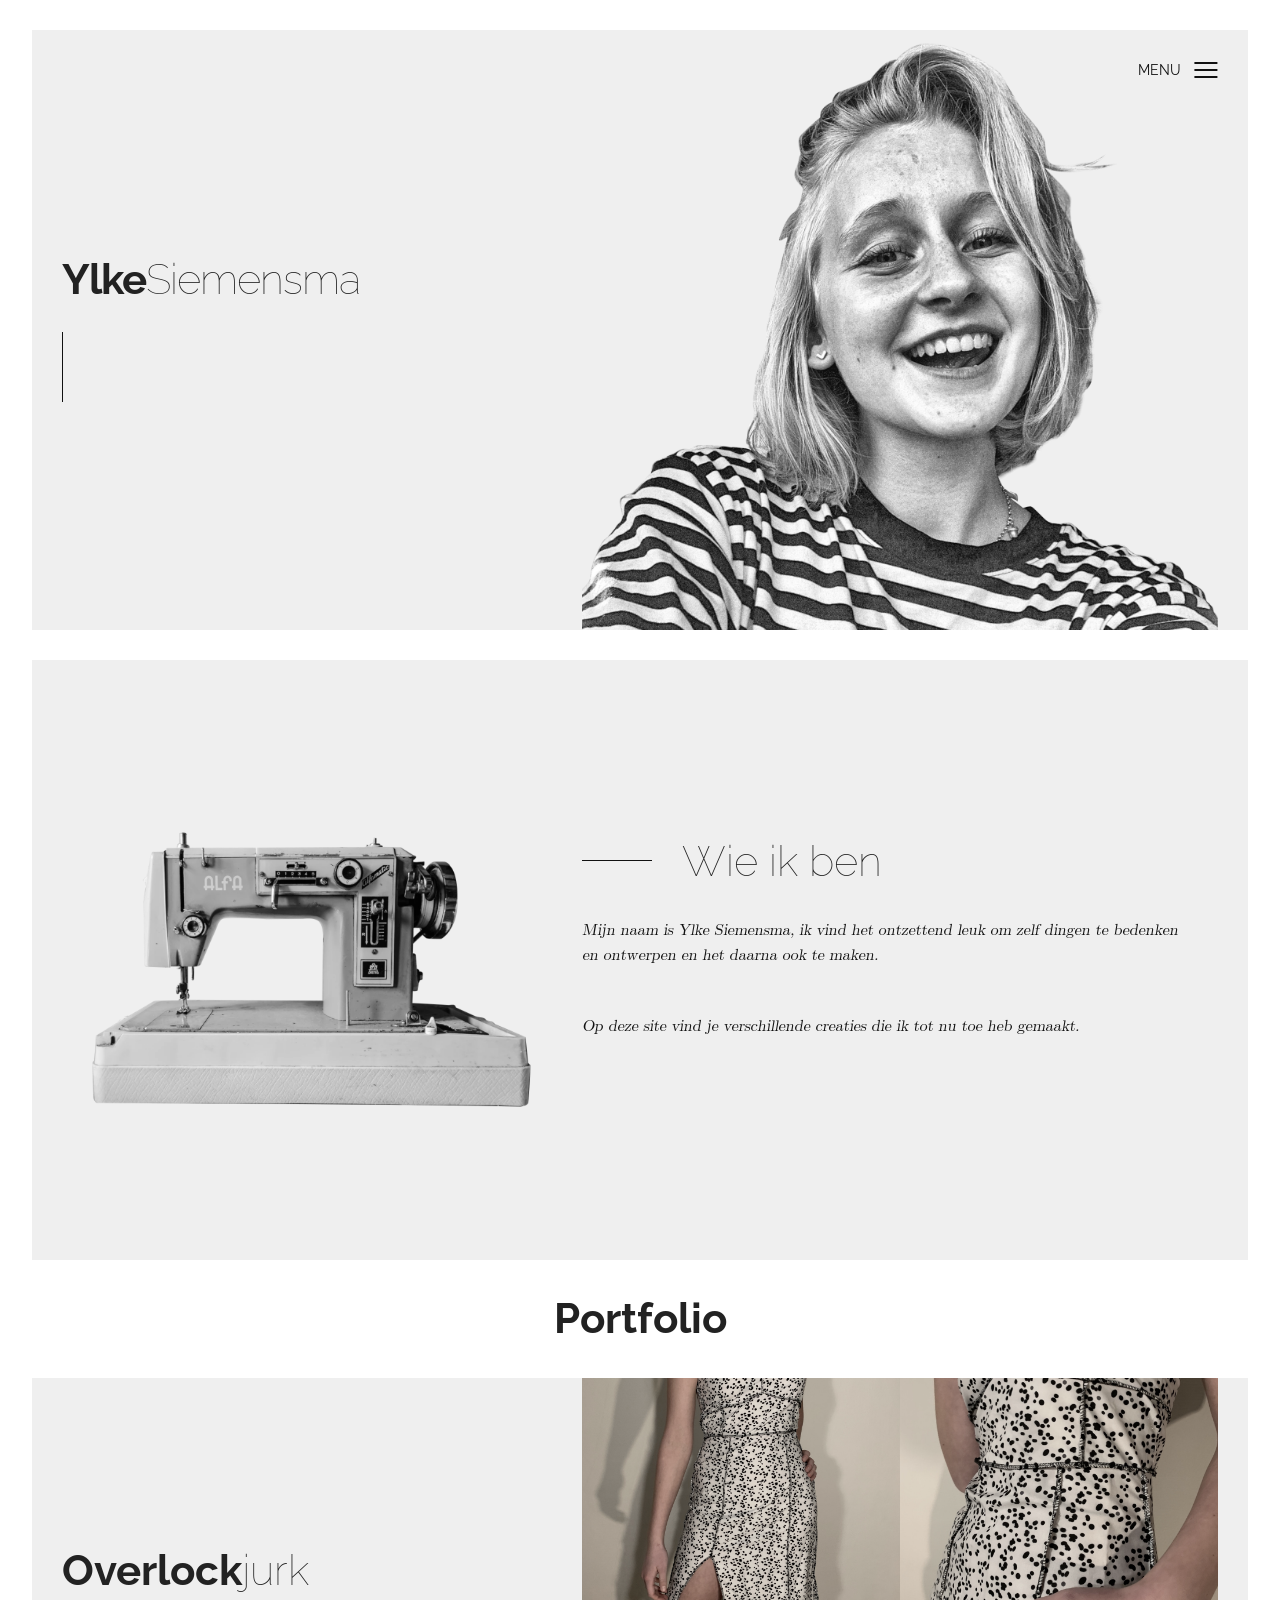
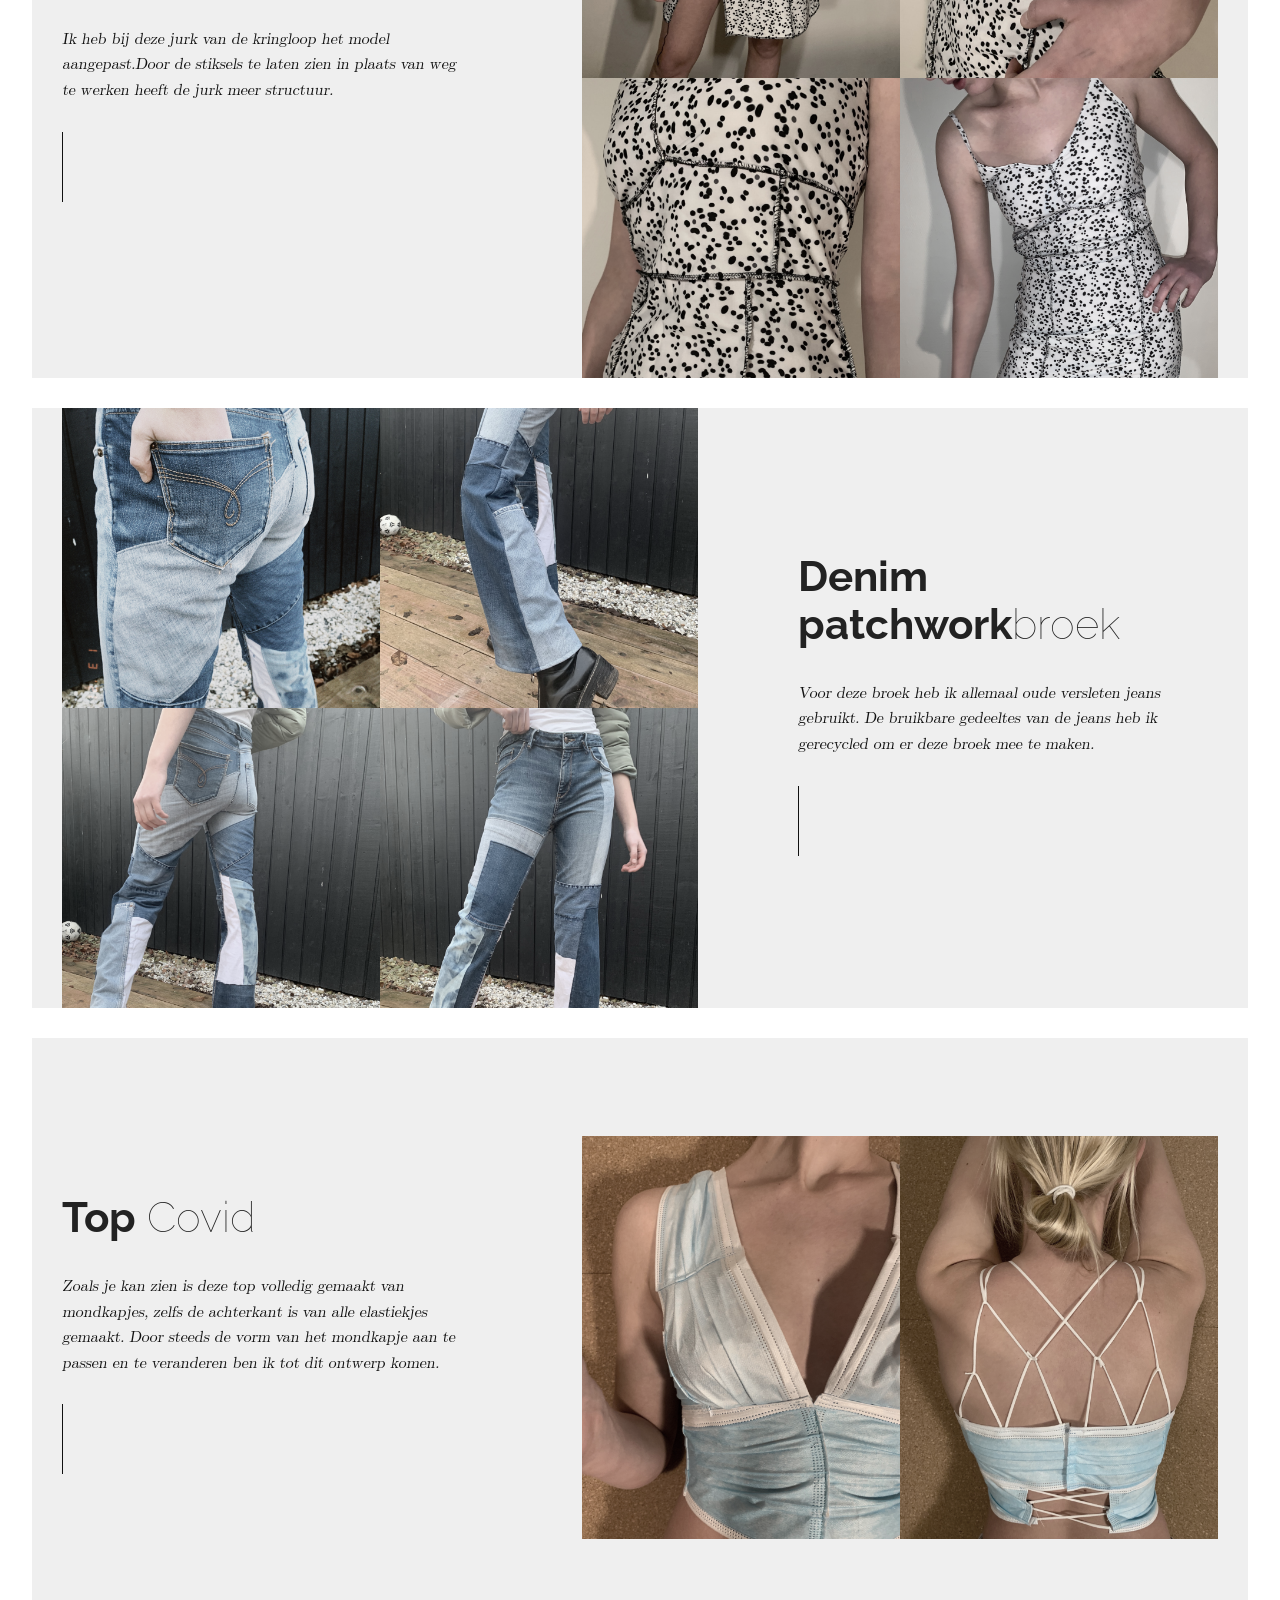
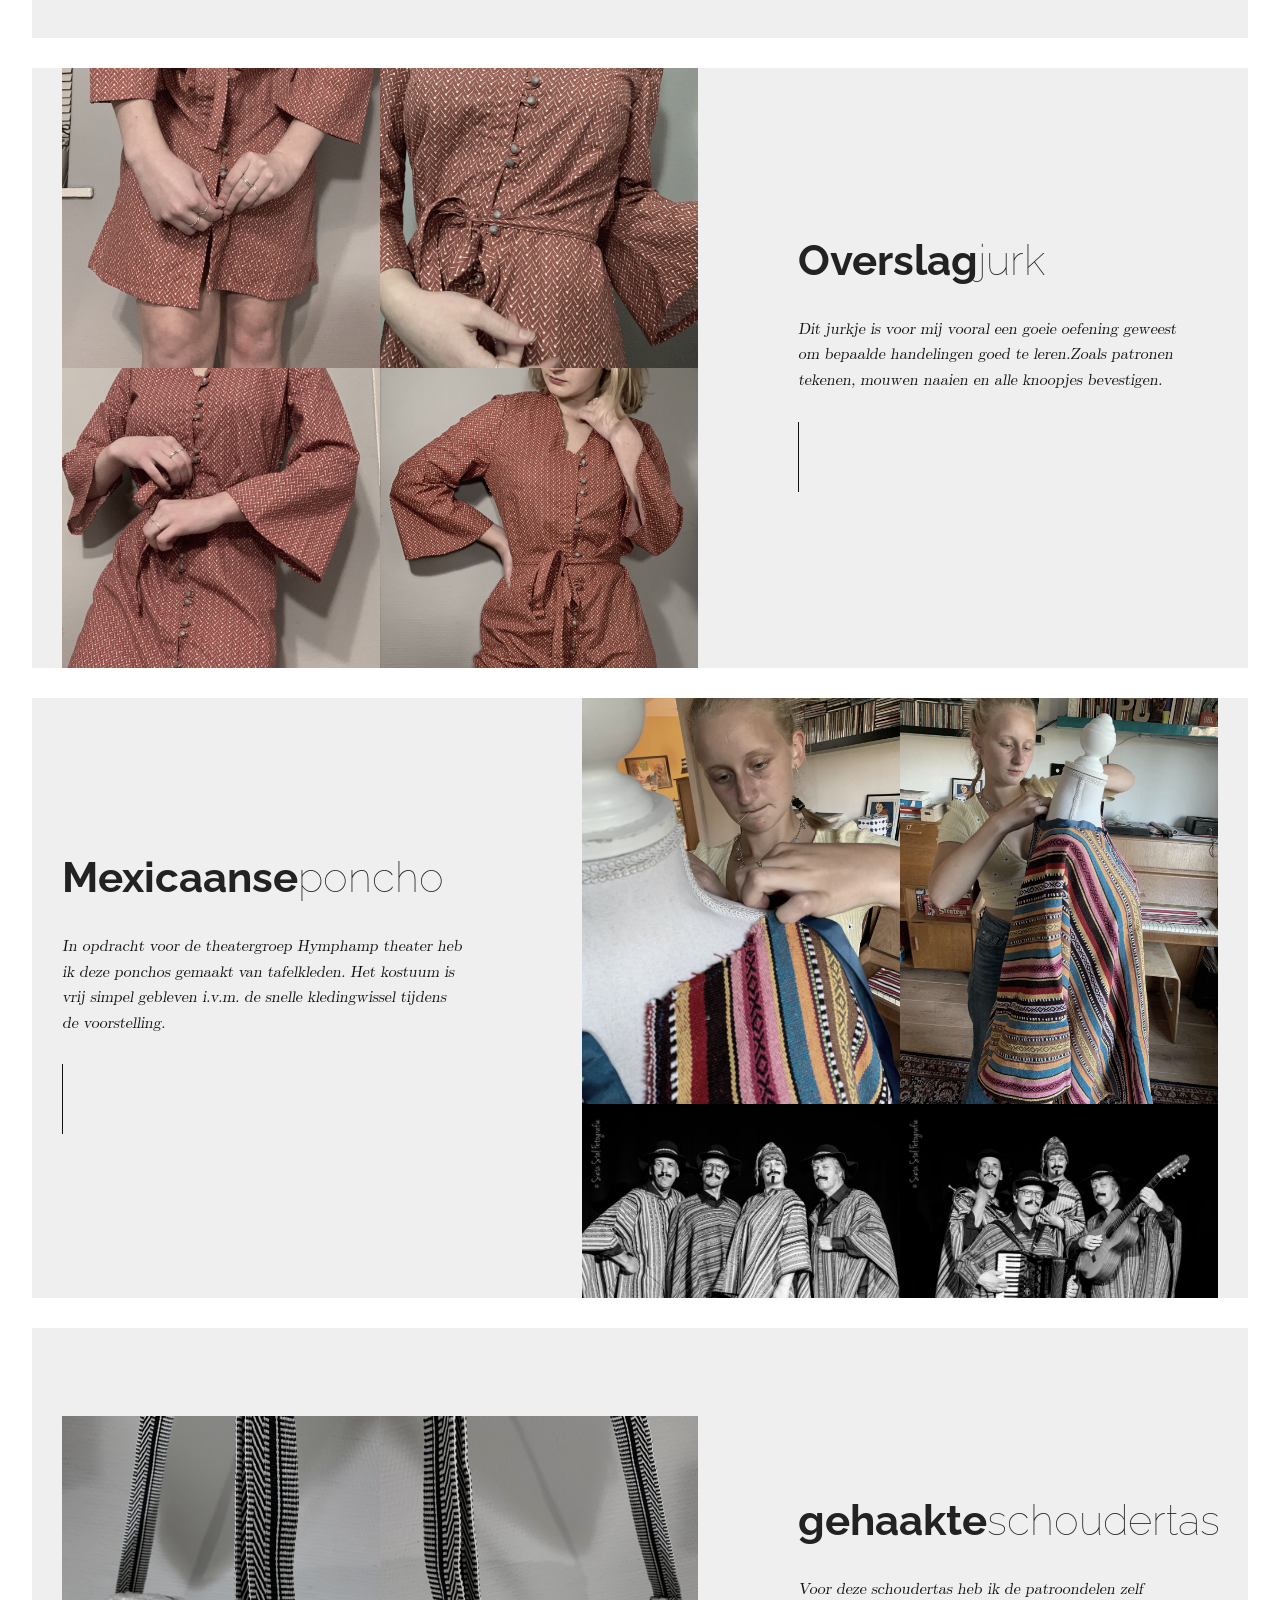
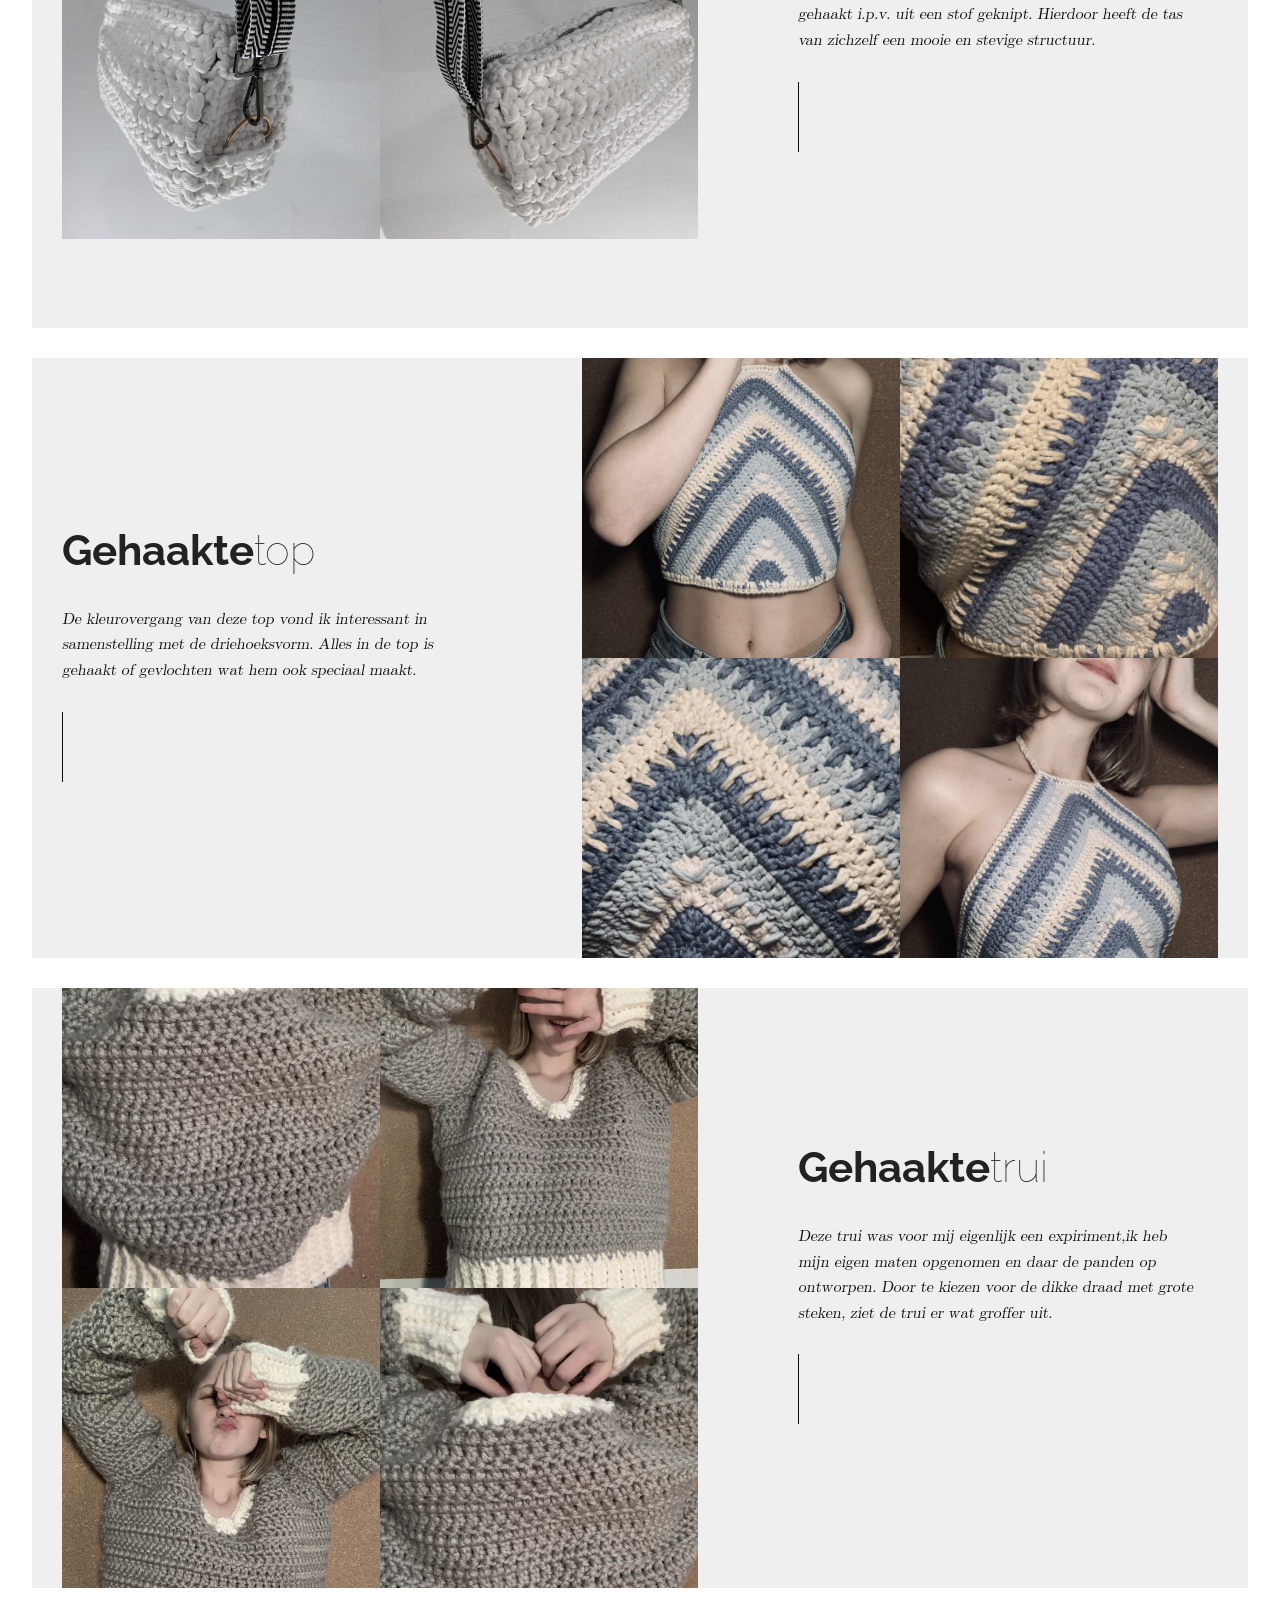
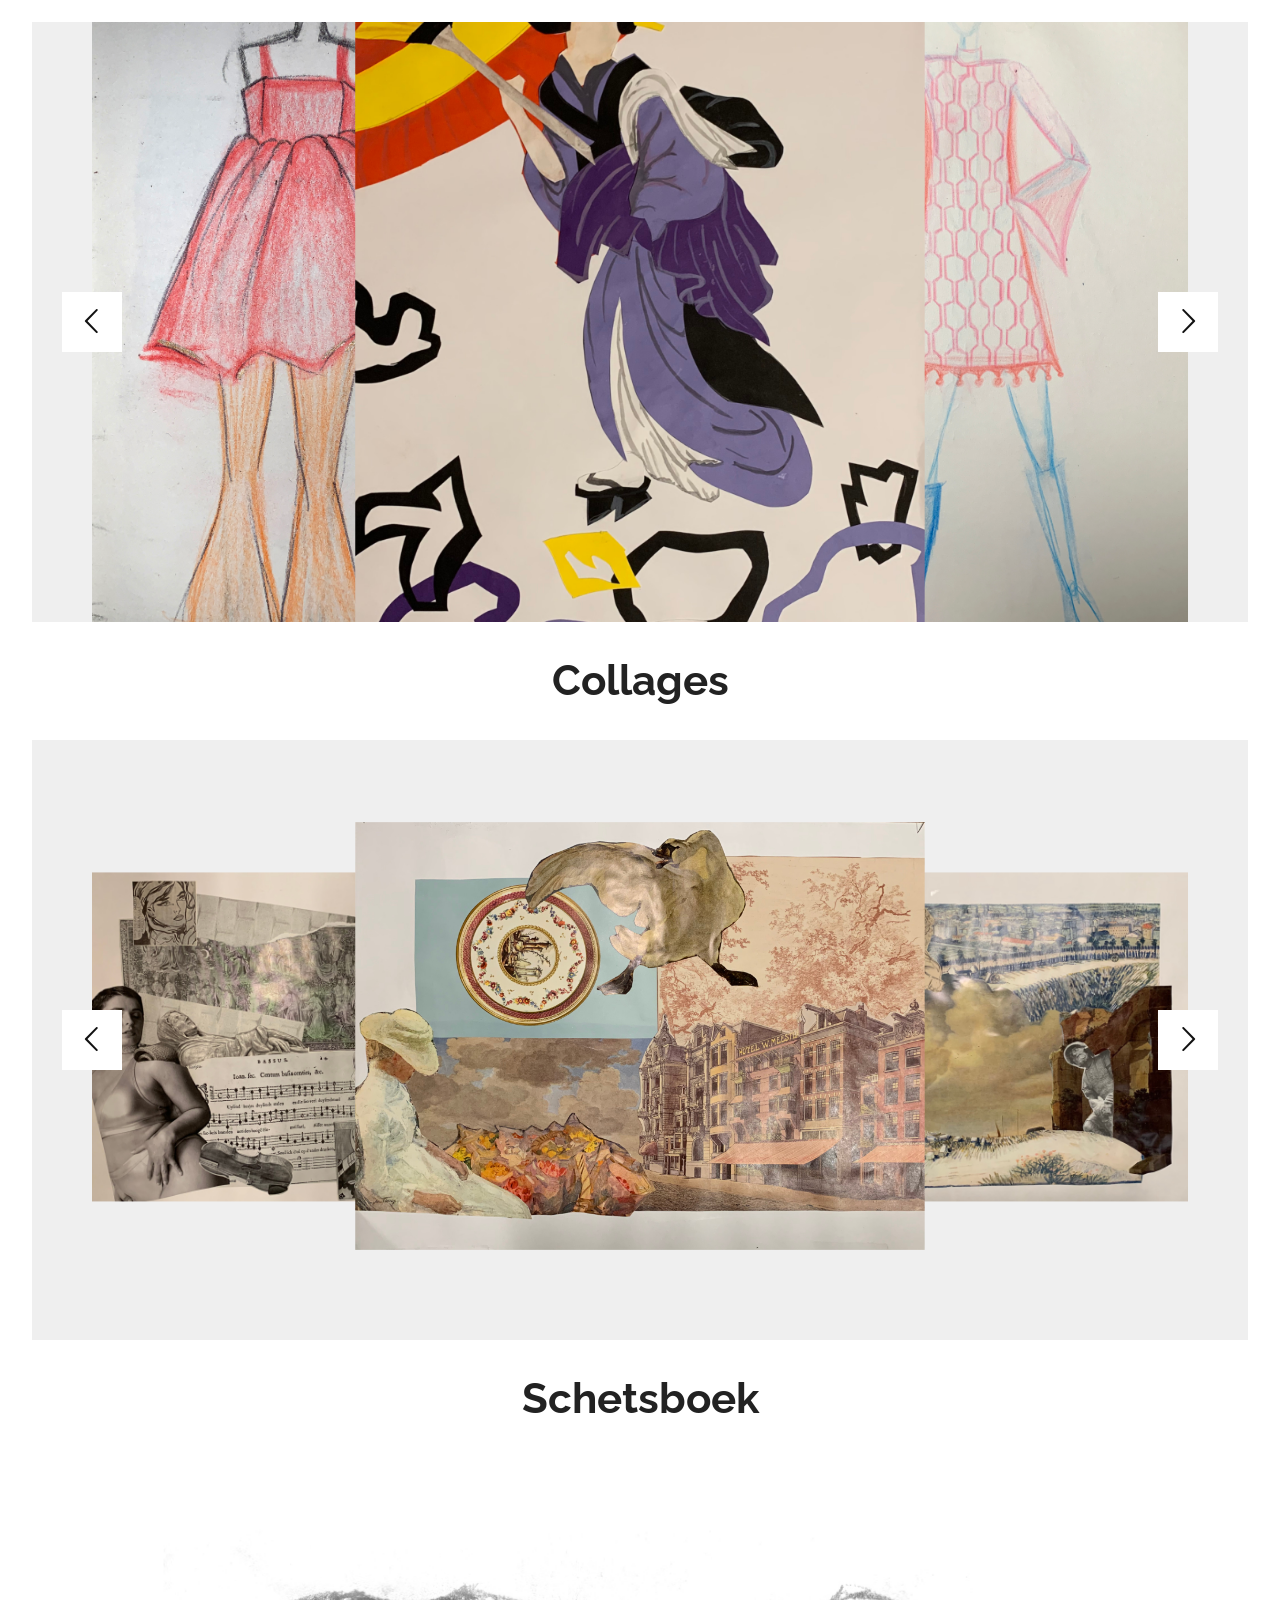
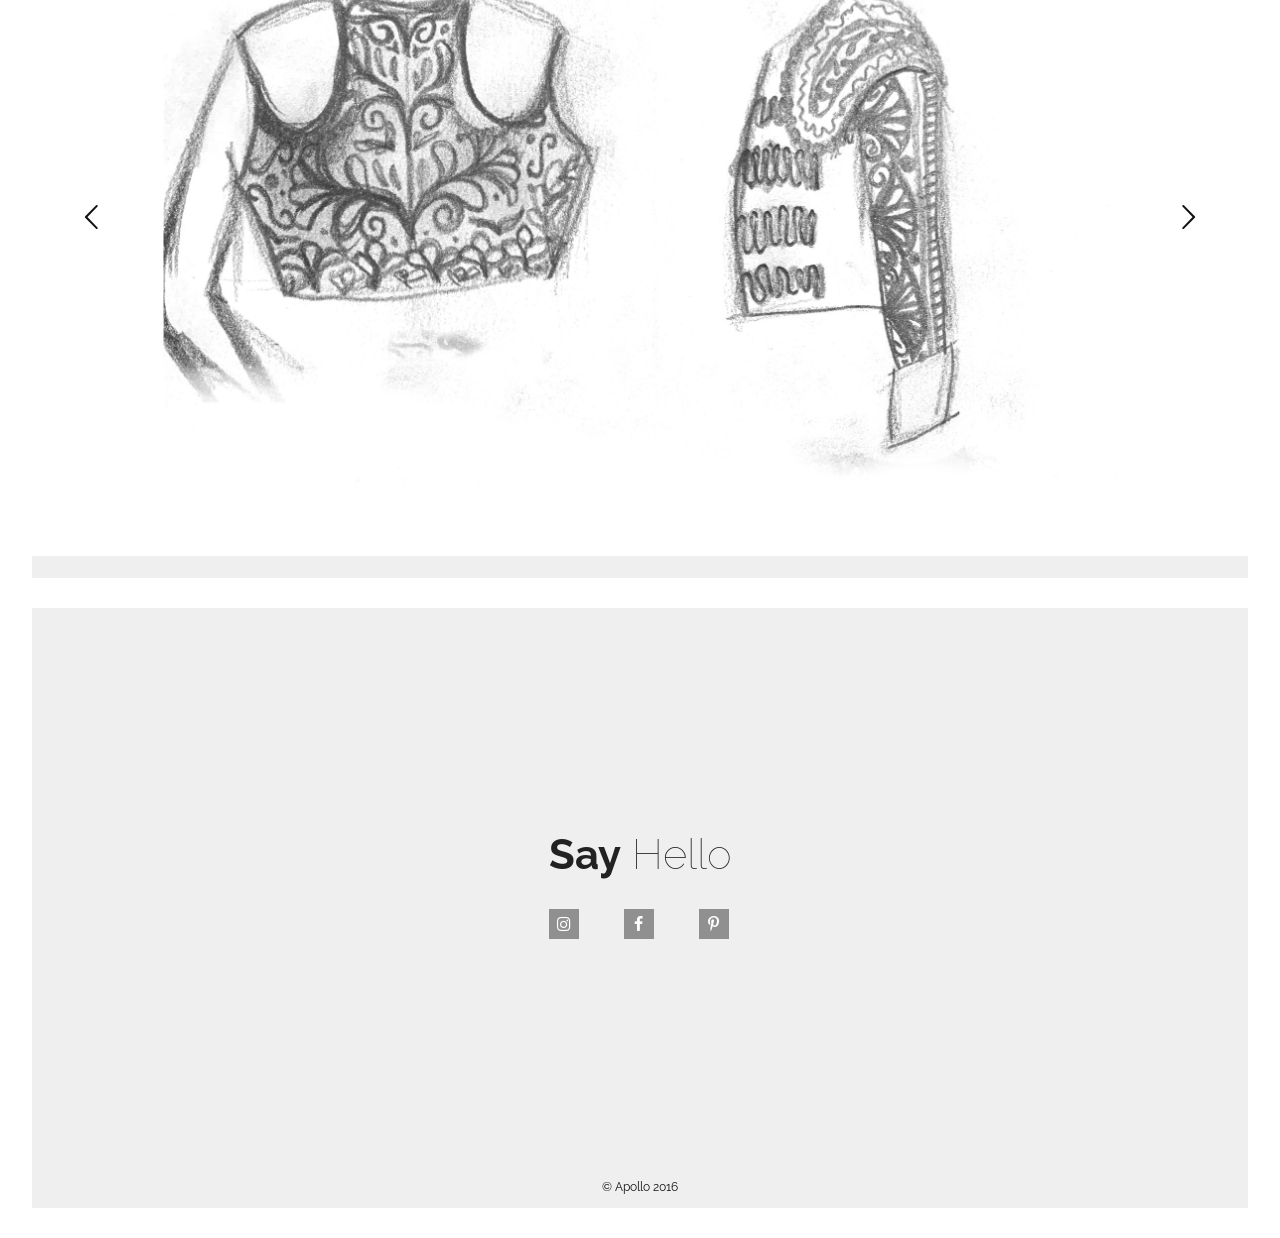
==== index.html @ 96e1a1b5 "backin up" ====
<!DOCTYPE html>
<html lang="en">
  <head>
    <title>Ylke Siemensma! (v1 Backup)</title>
    <meta charset="utf-8">
    <meta name="viewport" content="width=device-width, initial-scale=1">
    <meta http-equiv="X-UA-Compatible" content="IE=edge">
    <meta name="author" content="buckymaler.com">
    <link rel="stylesheet" href="assets/css/main.css">
  </head>
  <body>
    
    <section id="hero">
      <header>
        <div class="nav-toggle">
          <p>Menu</p><span></span>
        </div>
        <ul class="nav">
          <li><a href="#about">About</a></li>
          <li><a href="#work">Work</a></li>
          <li><a href="#contact">Contact</a></li>
        </ul>
      </header>
      <div class="wrapper">
        <div class="welcome">
          <h1><strong>Ylke</strong>Siemensma</h1>
          <p></p>
        </div>
        <div class="photographer"><img src="assets/img/ylke.png" alt="Designer Ylke Siemensma"></div>
      </div>
    </section>
    
    <section id="about">
      <div class="wrapper">
        <div class="camera"><img src="assets/img/sewingmachine.png" alt="Sewing Machine"></div>
        <div class="blurb">
          <h2>Wie ik ben<strong></strong></h2>
          <p>Mijn naam is Ylke Siemensma, ik vind het ontzettend leuk om zelf dingen te bedenken en ontwerpen en het daarna ook te maken.</p>
          <p>Op deze site vind je verschillende creaties die ik tot nu toe heb gemaakt.</p>
          <p></p>
          <!-- <div class="social"><a href="#"><i class="icon-facebook"></i></a><a href="#"><i class="icon-instagram"></i></a><a href="#"><i class="icon-twitter"></i></a><a href="#"><i class="icon-pinterest-p"></i></a></div> -->
        </div>
      </div>
    </section>
    
    <h2 style="text-align: center;font-family: 'Raleway';" id="work">Portfolio</h2>
    <section id="featured" class="">
      <div class="wrapper">
        <div class="blurb">
          <h2><strong>Overlock</strong>jurk </h2>
          <p>Ik heb bij deze jurk van de kringloop het model aangepast.Door de stiksels te laten zien in plaats van weg te werken heeft de jurk meer structuur.</p>
        </div>
        <div class="featured">
          <img src="assets/img/portfolio/jurk/jurk-1.jpg" alt="Featured">
          <img src="assets/img/portfolio/jurk/jurk-2.jpg" alt="Featured">
          <img src="assets/img/portfolio/jurk/jurk-3.jpg" alt="Featured">
          <img src="assets/img/portfolio/jurk/jurk-5.jpg" alt="Featured">
        </div>
      </div>
    </section>

    <section id="featured" class="reversed">
      <div class="wrapper">
        
        <div class="featured">
          <img src="assets/img/portfolio/broek/broek-4.jpg" alt="Featured">
          <img src="assets/img/portfolio/broek/broek-2.jpg" alt="Featured">
          <img src="assets/img/portfolio/broek/broek-3.jpg" alt="Featured">
          <img src="assets/img/portfolio/broek/broek-5.jpg" alt="Featured">
        </div>
        
        <div class="blurb">
          <h2><strong>Denim patchwork</strong>broek</h2>
          <p>Voor deze broek heb ik allemaal oude versleten jeans gebruikt. De bruikbare gedeeltes van de jeans heb ik gerecycled om er deze broek mee te maken. </p>
        </div>

      </div>
    </section>

    <section id="featured" class="">
      <div class="wrapper">
        <div class="blurb">
          <h2><strong>Top</strong> Covid</h2>
          <p>Zoals je kan zien is deze top volledig gemaakt van mondkapjes, zelfs de achterkant is van alle elastiekjes gemaakt. Door steeds de vorm van het mondkapje aan te passen en te veranderen ben ik tot dit ontwerp komen.</p>
        </div>
        <div class="featured">
          <img src="assets/img/portfolio/mondkaptop/covid-top-1.jpg" alt="Featured">
          <img src="assets/img/portfolio/mondkaptop/covid-top-3.jpg" alt="Featured">
        </div>
      </div>
    </section>

    <section id="featured" class="reversed">
      <div class="wrapper">
        <div class="featured">
          <img src="assets/img/portfolio/overslagjurk/overslagjurk-1.jpg" alt="Featured">
          <img src="assets/img/portfolio/overslagjurk/overslagjurk-2.jpg" alt="Featured">
          <img src="assets/img/portfolio/overslagjurk/overslagjurk-3.jpg" alt="Featured">
          <img src="assets/img/portfolio/overslagjurk/overslagjurk-4.jpg" alt="Featured">
        </div>
        <div class="blurb">
          <h2><strong>Overslag</strong>jurk</h2>
          <p>Dit jurkje is voor mij vooral een goeie oefening geweest om bepaalde handelingen goed te leren.Zoals patronen tekenen, mouwen naaien en alle knoopjes bevestigen.</p>
        </div>
      </div>
    </section>
    
    <section id="featured" class="">
      <div class="wrapper">
        <div class="blurb">
          <h2><strong>Mexicaanse</strong>poncho</h2>
          <p>In opdracht voor de theatergroep Hymphamp theater heb ik deze ponchos gemaakt van tafelkleden. Het kostuum is vrij simpel gebleven i.v.m. de snelle kledingwissel tijdens de voorstelling.</p>
        </div>
        <div class="featured">
          <img src="assets/img/portfolio/poncho/poncho-1.jpg" alt="Featured">
          <img src="assets/img/portfolio/poncho/poncho-2.jpg" alt="Featured">
          <img src="assets/img/portfolio/poncho/poncho-3.jpg" alt="Featured">
        <img src="assets/img/portfolio/poncho/poncho-4.jpg" alt="Featured">
      </div>
    </section>

    <section id="featured" class="reversed">
      <div class="wrapper">
        <div class="featured">
          <img src="assets/img/portfolio/tas/tas-1.jpg" alt="Featured">
          <img src="assets/img/portfolio/tas/tas-2.jpg" alt="Featured">
        </div>
        <div class="blurb">
          <h2><strong>gehaakte</strong>schoudertas</h2>
          <p>Voor deze schoudertas heb ik de patroondelen zelf gehaakt i.p.v. uit een stof geknipt. Hierdoor heeft de tas van zichzelf een mooie en stevige structuur.</p>
        </div>
    </section>

    <section id="featured" class="">
      <div class="wrapper">
        <div class="blurb">
          <h2><strong>Gehaakte</strong>top</h2>
          <p>De kleurovergang van deze top vond ik interessant in samenstelling met de driehoeksvorm. Alles in de top is gehaakt of gevlochten wat hem ook speciaal maakt.</p>
        </div>
        <div class="featured">
          <img src="assets/img/portfolio/gehaaktetop/gehaaktetop-1.jpg" alt="Featured">
          <img src="assets/img/portfolio/gehaaktetop/gehaaktetop-4.jpg" alt="Featured">
          <img src="assets/img/portfolio/gehaaktetop/gehaaktetop-3.jpg" alt="Featured">
          <img src="assets/img/portfolio/gehaaktetop/gehaaktetop-2.jpg" alt="Featured">
        </div>
      </section>

        <section id="featured" class="reversed">
          <div class="wrapper">
            <div class="featured">
              <img src="assets/img/portfolio/trui/trui-1.jpg" alt="Featured">
              <img src="assets/img/portfolio/trui/trui-2.jpg" alt="Featured">
              <img src="assets/img/portfolio/trui/trui-4.jpg" alt="Featured">
              <img src="assets/img/portfolio/trui/trui-3.jpg" alt="Featured">
            </div>
            <div class="blurb">
              <h2><strong>Gehaakte</strong>trui</h2>
              <p>Deze trui was voor mij eigenlijk een expiriment,ik heb mijn eigen maten opgenomen en daar de panden op ontworpen. Door te kiezen voor de dikke draad met grote steken, ziet de trui er wat groffer uit. </p>
            </div>
        </section>

      </section>
      <h2 style="text-align: center;font-family: 'Raleway';"></h2>
      <section id="three-slide">
        <div class="wrapper">
          <ul class="slider">
            <li class="back"><img src="assets/img/portfolio/modeschetsen/modeschets-1.JPG"></li>
            <li class="current"><img src="assets/img/portfolio/schetsboek/collage-2.jpg"></li>
            <li class="front"><img src="assets/img/portfolio/modeschetsen/modeschets-5.JPG"></li>
          </ul>
        </div><i class="icon-chevron-thin-left prev"></i><i class="icon-chevron-thin-right next"></i>
      </section>

    </section>
    <h2 style="text-align: center;font-family: 'Raleway';">Collages</h2>
    <section id="three-slide">
      <div class="wrapper">
        <ul class="slider">
          <li class="back"><img src="assets/img/portfolio/schetsboek/collage-3.jpg"></li>
          <li class="current"><img src="assets/img/portfolio/schetsboek/collage-5.jpg"></li>
          <li class="front"><img src="assets/img/portfolio/schetsboek/collage-4.jpg"></li>
        </ul>
      </div><i class="icon-chevron-thin-left prev"></i><i class="icon-chevron-thin-right next"></i>
    </section>
    

    <h2 style="font-family: 'Raleway'; text-align: center;">Schetsboek</h2>

    <section id="full-slide">
      <ul class="banner">
        <!-- <li class="active"><img src="assets/img/portfolio/schetsboek/schets-1.jpg"></li> -->
        <li class="active"><img src="assets/img/portfolio/schetsboek/schets-2.jpg"></li>
        <li><img src="assets/img/portfolio/schetsboek/schets-3.jpg"></li>
        <li><img src="assets/img/portfolio/schetsboek/schets-4.jpg"></li>
        
        <li><img src="assets/img/portfolio/schetsboek/schets-7.jpg"></li>
        <li><img src="assets/img/portfolio/schetsboek/schets-8.jpg"></li>
        <li><img src="assets/img/portfolio/modeschetsen/modeschets-2.JPG"></li>
        <li><img src="assets/img/portfolio/schetsboek/schets-13.jpg"></li>
        <li><img src="assets/img/portfolio/schetsboek/abstract-1.jpg"></li>
        <li><img src="assets/img/portfolio/schetsboek/schets-12.jpg"></li>
        
      </ul><i class="icon-chevron-thin-left prev"></i><i class="icon-chevron-thin-right next"></i>
    </section>

    <section id="contact">
      <div class="wrapper">
        <div class="blurb">
          <h2><strong>Say</strong> Hello</h2>
          
          <div class="social">
            <a href="https://instagram.com/ylkesiemensma" target="_blank"><i class="icon-instagram"></i></a>
            <a href="https://facebook.com/people/Ylke-Siemensma/100008963052307"><i class="icon-facebook"></i></a>
            <a href="https://pinterest.com/ylkewsiemensma" target="_blank"><i class="icon-pinterest-p"></i></a>
          </div>
        </div>
        <!--
          <form>
            <input type="email" placeholder="Your Email">
            <input type="text" placeholder="Subject">
            <textarea placeholder="Message"></textarea>
            <input type="submit" value="Send Message">
          </form>
        -->
      </div>
      <p class="copyright">&copy; Apollo 2016</p>
    </section>
    <script src="https://ajax.googleapis.com/ajax/libs/jquery/2.2.4/jquery.min.js"></script>
    <script>window.jQuery || document.write('<script src="assets/js/vendor/jquery-2.2.4.min.js"><\/script>')</script>
    <script src="assets/js/functions-min.js"></script>
  </body>
</html>
---- assets/css/main.css ----
@import "https://fonts.googleapis.com/css?family=Raleway:100,400,700";
@font-face {
    font-family: 'LMRomanSlant10';
    src: url("fonts/lmromanslant10-regular-webfont.eot");
    src: url("fonts/lmromanslant10-regular-webfont.eot?#iefix") format("embedded-opentype"), url("fonts/lmromanslant10-regular-webfont.woff") format("woff"), url("fonts/lmromanslant10-regular-webfont.ttf") format("truetype"), url("fonts/lmromanslant10-regular-webfont.svg#latin_modern_roman_slante10Rg") format("svg");
    font-weight: normal;
    font-style: normal
}

/*! normalize.css v3.0.2 | MIT License | git.io/normalize */

html {
    font-family: sans-serif;
    -ms-text-size-adjust: 100%;
    -webkit-text-size-adjust: 100%
}

body {
    margin: 0
}

article, aside, details, figcaption, figure, footer, header, hgroup, main, menu, nav, section, summary {
    display: block
}

audio, canvas, progress, video {
    display: inline-block;
    vertical-align: baseline
}

audio:not([controls]) {
    display: none;
    height: 0
}

[hidden], template {
    display: none
}

a {
    background-color: transparent
}

a:active, a:hover {
    outline: 0
}

abbr[title] {
    border-bottom: 1px dotted
}

b, strong {
    font-weight: bold
}

dfn {
    font-style: italic
}

h1 {
    font-size: 2em;
    margin: 0.67em 0
}

mark {
    background: #ff0;
    color: #000
}

small {
    font-size: 80%
}

sub, sup {
    font-size: 75%;
    line-height: 0;
    position: relative;
    vertical-align: baseline
}

sup {
    top: -0.5em
}

sub {
    bottom: -0.25em
}

img {
    border: 0
}

svg:not(:root) {
    overflow: hidden
}

figure {
    margin: 1em 40px
}

hr {
    box-sizing: content-box;
    height: 0
}

pre {
    overflow: auto
}

code, kbd, pre, samp {
    font-family: monospace, monospace;
    font-size: 1em
}

button, input, optgroup, select, textarea {
    color: inherit;
    font: inherit;
    margin: 0
}

button {
    overflow: visible
}

button, select {
    text-transform: none
}

button, html input[type="button"], input[type="reset"], input[type="submit"] {
    -webkit-appearance: button;
    cursor: pointer
}

button[disabled], html input[disabled] {
    cursor: default
}

button::-moz-focus-inner, input::-moz-focus-inner {
    border: 0;
    padding: 0
}

input {
    line-height: normal
}

input[type="checkbox"], input[type="radio"] {
    box-sizing: border-box;
    padding: 0
}

input[type="number"]::-webkit-inner-spin-button, input[type="number"]::-webkit-outer-spin-button {
    height: auto
}

input[type="search"] {
    -webkit-appearance: textfield;
    box-sizing: content-box
}

input[type="search"]::-webkit-search-cancel-button, input[type="search"]::-webkit-search-decoration {
    -webkit-appearance: none
}

fieldset {
    border: 1px solid #c0c0c0;
    margin: 0 2px;
    padding: 0.35em 0.625em 0.75em
}

legend {
    border: 0;
    padding: 0
}

textarea {
    overflow: auto
}

optgroup {
    font-weight: bold
}

table {
    border-collapse: collapse;
    border-spacing: 0
}

td, th {
    padding: 0
}

@font-face {
    font-family: 'icomoon';
    src: url("fonts/icomoon.eot?3hi6ws");
    src: url("fonts/icomoon.eot?3hi6ws#iefix") format("embedded-opentype"), url("fonts/icomoon.ttf?3hi6ws") format("truetype"), url("fonts/icomoon.woff?3hi6ws") format("woff"), url("fonts/icomoon.svg?3hi6ws#icomoon") format("svg");
    font-weight: normal;
    font-style: normal
}

[class^="icon-"], [class*=" icon-"] {
    font-family: 'icomoon' !important;
    speak: none;
    font-style: normal;
    font-weight: normal;
    font-variant: normal;
    text-transform: none;
    line-height: 1;
    -webkit-font-smoothing: antialiased;
    -moz-osx-font-smoothing: grayscale
}

.icon-chevron-thin-left:before {
    content: "\e904"
}

.icon-chevron-thin-right:before {
    content: "\e905"
}

.icon-pinterest-p:before {
    content: "\e900"
}

.icon-twitter:before {
    content: "\e901"
}

.icon-instagram:before {
    content: "\e902"
}

.icon-facebook:before {
    content: "\e903"
}

body {
    background-color: #fff;
    font-size: 16px;
    line-height: 1.6;
    font-family: "LMRomanSlant10", serif;
    color: #111;
    -webkit-font-smoothing: antialiased;
    -webkit-text-size-adjust: 100%
}

@media (max-width: 415px) {
    body {
        font-size: 14px
    }
}

::-moz-selection {
    background: #FFF498
}

::selection {
    background: #FFF498
}

::-moz-selection {
    background: #FFF498
}

img::-moz-selection {
    background: transparent
}

img::selection {
    background: transparent
}

img::-moz-selection {
    background: transparent
}

body {
    -webkit-tap-highlight-color: #FFF498
}

.gigantic, .huge, .large, .bigger, .big, h1, h2, h3, h4, h5, h6 {
    color: #222;
    font-weight: bold
}

.gigantic {
    font-size: 110px;
    line-height: 1.09;
    letter-spacing: -2px
}

.huge, h1 {
    font-size: 68px;
    line-height: 1.05;
    letter-spacing: -1px
}

.large, h2 {
    font-size: 42px;
    line-height: 1.14
}

.bigger, h3 {
    font-size: 26px;
    line-height: 1.38
}

.big, h4 {
    font-size: 22px;
    line-height: 1.38
}

.small, small {
    font-size: 10px;
    line-height: 1.2
}

p {
    margin: 0 0 20px 0
}

em {
    font-style: italic
}

strong {
    font-weight: bold
}

hr {
    border: solid #ddd;
    border-width: 1px 0 0;
    clear: both;
    margin: 10px 0 30px;
    height: 0
}

svg {
    position: absolute;
    height: 100%
}

svg path {
    fill: #e3e3e3
}

#hero svg {
    left: 10px
}

#about svg, #featured svg, #three-slide svg {
    left: 90px
}

#full-slide svg {
    left: 0;
    opacity: .1;
    z-index: 9
}

#contact svg {
    left: 0
}

@media (max-width: 640px) {
    #hero svg, #about svg, #featured svg, #three-slide svg, #full-slide svg, #contact svg {
        left: 0
    }
}

.nav {
    visibility: hidden;
    position: absolute;
    top: 75px;
    right: 0;
    display: -webkit-box;
    display: -webkit-flex;
    display: -ms-flexbox;
    display: flex;
    width: 100px;
    -webkit-box-orient: vertical;
    -webkit-box-direction: normal;
    -webkit-flex-direction: column;
    -ms-flex-direction: column;
    flex-direction: column;
    -webkit-box-pack: center;
    -webkit-justify-content: center;
    -ms-flex-pack: center;
    justify-content: center;
    margin: 0;
    padding: 0;
    list-style: none;
    background-color: #e3e3e3;
    border: 1px solid #111;
    border: 1px solid rgba(17, 17, 17, 0.15);
    opacity: 0;
    z-index: 10;
    -webkit-transition: opacity .3s ease-in-out, visibility 0s .3s;
    transition: opacity .3s ease-in-out, visibility 0s .3s
}

.nav.open {
    visibility: visible;
    opacity: 1;
    -webkit-transition: opacity .3s ease-in-out;
    transition: opacity .3s ease-in-out
}

.nav:before {
    content: "";
    position: absolute;
    top: -12px;
    left: 50%;
    -webkit-transform: translateX(-50%) rotate(45deg);
    transform: translateX(-50%) rotate(45deg);
    width: 25px;
    height: 25px;
    border: 1px solid #111;
    border: 1px solid rgba(17, 17, 17, 0.15);
    background-color: #e3e3e3
}

.nav li {
    position: relative;
    width: 100%;
    text-align: center;
    border-bottom: 1px solid #111;
    border-bottom: 1px solid rgba(17, 17, 17, 0.15);
    background-color: #e3e3e3;
    overflow: hidden;
    z-index: 10
}

.nav li:last-child {
    border-bottom: none
}

.nav li a {
    display: block;
    width: 100%;
    height: 100%;
    padding: 5px 0;
    color: #111;
    font-size: 12px;
    font-family: "Raleway", Helvetica, sans-serif;
    text-transform: uppercase;
    text-decoration: none;
    -webkit-transition: background-color .2s ease-in-out;
    transition: background-color .2s ease-in-out
}

.nav li a:hover {
    background-color: #dbdbdb
}

#hero {
    position: relative;
    width: 1440px;
    max-width: 95%;
    height: 600px;
    margin: 30px auto;
    background-color: #efefef;
    overflow: hidden
}

@media (max-width: 768px) {
    #hero {
        margin: 15px auto;
        height: 500px;
    }
}

#hero header {
    position: absolute;
    left: 50%;
    -webkit-transform: translateX(-50%);
    transform: translateX(-50%);
    display: -webkit-box;
    display: -webkit-flex;
    display: -ms-flexbox;
    display: flex;
    width: 95%;
    height: 80px;
    -webkit-box-align: center;
    -webkit-align-items: center;
    -ms-flex-align: center;
    align-items: center;
    -webkit-box-pack: end;
    -webkit-justify-content: flex-end;
    -ms-flex-pack: end;
    justify-content: flex-end;
    z-index: 10
}

#hero header .nav-toggle {
    position: relative;
    display: -webkit-box;
    display: -webkit-flex;
    display: -ms-flexbox;
    display: flex;
    width: 80px;
    -webkit-box-align: center;
    -webkit-align-items: center;
    -ms-flex-align: center;
    align-items: center;
    -webkit-box-pack: justify;
    -webkit-justify-content: space-between;
    -ms-flex-pack: justify;
    justify-content: space-between;
    cursor: pointer
}

#hero header .nav-toggle p {
    margin-bottom: 0;
    font-size: 14px;
    font-family: "Raleway", Helvetica, sans-serif;
    text-transform: uppercase
}

#hero header .nav-toggle span, #hero header .nav-toggle span:before, #hero header .nav-toggle span:after {
    content: "";
    position: relative;
    display: block;
    width: 23px;
    height: 2px;
    background-color: #111
}

#hero header .nav-toggle span:before {
    bottom: 7px
}

#hero header .nav-toggle span:after {
    top: 5px
}

#hero .wrapper {
    position: relative;
    display: -webkit-box;
    display: -webkit-flex;
    display: -ms-flexbox;
    display: flex;
    width: 1180px;
    max-width: 95%;
    height: 100%;
    margin: 0 auto;
    -webkit-box-align: center;
    -webkit-align-items: center;
    -ms-flex-align: center;
    align-items: center
}

#hero .wrapper .welcome {
    width: 45%
}

#hero .wrapper .welcome:after {
    content: "";
    display: block;
    width: 1px;
    height: 70px;
    background-color: #111
}

#hero .wrapper .welcome h1 {
    margin-top: 0;
    margin-bottom: 30px;
    font-size: 42px;
    font-family: "Raleway", Helvetica, sans-serif;
    font-weight: 100
}

@media (max-width: 640px) {
    #hero .wrapper .welcome h1 {
        margin-bottom: 20px;
        font-size: 30px
    }
}

#hero .wrapper .welcome p {
    max-width: 450px;
    margin-bottom: 30px
}

@media (max-width: 1180px) {
    #hero .wrapper .welcome:after {
        display: none
    }
    #hero .wrapper .welcome p {
        margin-bottom: 0
    }
}

#hero .wrapper .photographer {
    width: 55%;
    -webkit-align-self: flex-end;
    -ms-flex-item-align: end;
    align-self: flex-end;
    line-height: 0
}

#hero .wrapper .photographer img {
    width: 100%;
    opacity: .95
}
@media (min-width: 1024px) {
    .reversed .wrapper .blurb > * {
        margin-left: 100px;
    }

    .reversed .wrapper .blurb::after {
        margin-left: 100px;
    }
}

@media (max-width: 1023px) {
    .reversed .wrapper {
        flex-direction: column-reverse!important;
    }
}

ul.banner li img {
    width: 100%;
}

@media (max-width: 1023px) {
    #hero .wrapper .welcome {
        display: -webkit-box;
        display: -webkit-flex;
        display: -ms-flexbox;
        display: flex;
        width: 100%;
        -webkit-box-orient: vertical;
        -webkit-box-direction: normal;
        -webkit-flex-direction: column;
        -ms-flex-direction: column;
        flex-direction: column;

        -webkit-box-align: center;
        -webkit-align-items: center;
        -ms-flex-align: center;
        -ms-grid-row-align: center;
        align-items: center;
        text-align: center;
    }
    
    #hero .wrapper {
        flex-direction: column;
        align-items: center;
        justify-content: end;
        -webkit-align-self: unset;
        -ms-flex-item-align: unset;
        align-self: unset;
    }

    #hero .wrapper .photographer {
        align-self: center;
    }
}


#about {
    position: relative;
    width: 1440px;
    max-width: 95%;
    height: 600px;
    margin: 30px auto;
    background-color: #efefef;
    overflow: hidden
}

@media (max-width: 768px) {
    #about {
        margin: 15px auto
    }
}

#about .wrapper {
    position: relative;
    display: -webkit-box;
    display: -webkit-flex;
    display: -ms-flexbox;
    display: flex;
    width: 1180px;
    max-width: 95%;
    height: 100%;
    margin: 0 auto;
    -webkit-box-align: center;
    -webkit-align-items: center;
    -ms-flex-align: center;
    align-items: center
}

#about .wrapper .camera {
    width: 45%
}

#about .wrapper .camera img {
    width: 95%
}

#about .wrapper .blurb {
    width: 55%
}

#about .wrapper .blurb h2 {
    margin-top: 0;
    margin-bottom: 30px;
    font-size: 42px;
    font-family: "Raleway", Helvetica, sans-serif;
    font-weight: 100
}

@media (max-width: 640px) {
    #about .wrapper .blurb h2 {
        margin-bottom: 20px;
        font-size: 30px
    }
}

#about .wrapper .blurb h2:before {
    content: "";
    position: relative;
    bottom: 15px;
    display: inline-block;
    width: 70px;
    height: 1px;
    margin-right: 30px;
    background-color: #111
}

#about .wrapper .blurb p {
    max-width: 600px;
    margin-bottom: 45px
}

.wrapper .blurb .social {
    display: -webkit-box;
    display: -webkit-flex;
    display: -ms-flexbox;
    display: flex;
    width: 180px;
    -webkit-box-pack: justify;
    -webkit-justify-content: space-between;
    -ms-flex-pack: justify;
    justify-content: space-between
}

.wrapper .blurb .social a {
    color: #fff;
    text-decoration: none
}

.wrapper .blurb .social i {
    display: block;
    width: 30px;
    height: 30px;
    font-size: 16px;
    text-align: center;
    line-height: 30px;
    background-color: #909090;
    -webkit-transition: background-color .2s ease-in-out;
    transition: background-color .2s ease-in-out
}

.wrapper .blurb .social i:hover {
    background-color: #020202
}

@media (max-width: 1023px) {
    #about {
        padding-top: 3em;
    }
    #about .wrapper {
        flex-direction: column-reverse;
        justify-content: space-around;
    }

    #about .wrapper .camera {
        width: 80%;
    }

    #about .wrapper .blurb {
        display: -webkit-box;
        display: -webkit-flex;
        display: -ms-flexbox;
        display: flex;
        width: 100%;
        -webkit-box-orient: vertical;
        -webkit-box-direction: normal;
        -webkit-flex-direction: column;
        -ms-flex-direction: column;
        flex-direction: column;
        -webkit-box-align: center;
        -webkit-align-items: center;
        -ms-flex-align: center;
        align-items: center;
        text-align: center;
    }
    #about .wrapper .blurb h2:before {
        display: none
    }
}

@media (max-width: 640px) {
    #about .wrapper .blurb {
        -webkit-box-align: center;
        -webkit-align-items: center;
        -ms-flex-align: center;
        -ms-grid-row-align: center;
        align-items: center;
        text-align: center
    }
}

#full-slide {
    position: relative;
    width: 1440px;
    max-width: 95%;
    height: 720px;
    margin: 30px auto;
    background-color: #efefef;
    overflow: hidden
}

@media (max-width: 768px) {
    #full-slide {
        margin: 15px auto
    }
}

#full-slide .banner {
    position: relative;
    width: 100%;
    height: 100%;
    margin: 0;
    padding: 0;
    list-style: none
}

#full-slide .banner li {
    position: absolute;
    top: 0;
    left: 0;
    right: 0;
    bottom: 0;
    background-position: center;
    background-size: cover;
    background-repeat: no-repeat;
    opacity: 0;
    -webkit-transition: opacity .6s ease-in-out;
    transition: opacity .6s ease-in-out
}

#full-slide .banner li.active {
    opacity: 1;
    -webkit-transition: opacity .6s ease-in-out;
    transition: opacity .6s ease-in-out
}

#full-slide i {
    position: absolute;
    top: 50%;
    -webkit-transform: translateY(-50%) scale(1);
    transform: translateY(-50%) scale(1);
    width: 60px;
    height: 60px;
    font-size: 28px;
    text-align: center;
    line-height: 60px;
    background-color: #fff;
    cursor: pointer;
    z-index: 10;
    -webkit-transition: all .2s ease-in-out;
    transition: all .2s ease-in-out
}

#full-slide i:hover {
    -webkit-transform: translateY(-50%) scale(1.1);
    transform: translateY(-50%) scale(1.1)
}

#full-slide .prev {
    left: 30px
}

#full-slide .next {
    right: 30px
}

@media (max-width: 767px) {
    #full-slide i {
        -webkit-transform: translateY(-50%) scale(.7);
        transform: translateY(-50%) scale(.7)
    }
    #full-slide i:hover {
        -webkit-transform: translateY(-50%) scale(.8);
        transform: translateY(-50%) scale(.8)
    }
    #full-slide .prev {
        left: 0
    }
    #full-slide .next {
        right: 0
    }
}

#featured {
    position: relative;
    width: 1440px;
    max-width: 95%;
    height: 600px;
    margin: 30px auto;
    background-color: #efefef;
    overflow: hidden
}


#featured .wrapper {
    position: relative;
    display: -webkit-box;
    display: -webkit-flex;
    display: -ms-flexbox;
    display: flex;
    width: 1180px;
    max-width: 95%;
    height: 100%;
    margin: 0 auto;
    -webkit-box-align: center;
    -webkit-align-items: center;
    -ms-flex-align: center;
    align-items: center
}

#featured .wrapper .blurb {
    width: 45%
}

#featured .wrapper .blurb:after {
    content: "";
    display: inline-block;
    width: 1px;
    height: 70px;
    background-color: #111
}

#featured .wrapper .blurb h2 {
    margin-top: 0;
    margin-bottom: 30px;
    font-size: 42px;
    font-family: "Raleway", Helvetica, sans-serif;
    font-weight: 100
}

@media (max-width: 640px) {
    #featured .wrapper .blurb h2 {
        margin-bottom: 20px;
        font-size: 30px
    }
}

#featured .wrapper .blurb p {
    max-width: 400px;
    margin-bottom: 30px
}

#featured .wrapper .featured {
    width: 55%;
    display: grid;
    grid-template-columns: 1fr 1fr;
}

#featured .wrapper .featured img {
    width: 100%;
    filter: saturate(50%);
}

#featured .wrapper .featured img:hover {
    filter: saturate(100%);
}

@media (max-width: 768px) {
    #featured {
        margin: 15px auto;
        height: auto;
        padding: 1em 0;
    }

    #featured .wrapper {
        flex-direction: column;
        justify-content: space-evenly;
        gap: 1em;
    }
}

@media (max-width: 1023px) {
    #featured .wrapper .blurb {
        display: -webkit-box;
        display: -webkit-flex;
        display: -ms-flexbox;
        display: flex;
        width: 100%;
        -webkit-box-orient: vertical;
        -webkit-box-direction: normal;
        -webkit-flex-direction: column;
        -ms-flex-direction: column;
        flex-direction: column;
        -webkit-box-align: end;
        -webkit-align-items: flex-end;
        -ms-flex-align: end;
        align-items: flex-end;
        text-align: right;
    }
    #featured .wrapper .blurb:after {
        display: none;
    }
    #featured .wrapper .blurb p {
        margin-bottom: 0;
    }
    #featured .wrapper .featured {
        width: 100%;
    }
}

@media (max-width: 640px) {
    #featured .wrapper .blurb {
        -webkit-box-align: center;
        -webkit-align-items: center;
        -ms-flex-align: center;
        -ms-grid-row-align: center;
        align-items: center;
        text-align: center
    }
}

#three-slide {
    position: relative;
    width: 1440px;
    max-width: 95%;
    height: 600px;
    margin: 30px auto;
    background-color: #efefef;
    overflow: hidden
}

@media (max-width: 768px) {
    #three-slide {
        margin: 15px auto
    }
}

#three-slide .wrapper {
    position: relative;
    display: -webkit-box;
    display: -webkit-flex;
    display: -ms-flexbox;
    display: flex;
    width: 1180px;
    max-width: 95%;
    height: 100%;
    margin: 0 auto;
    -webkit-box-align: center;
    -webkit-align-items: center;
    -ms-flex-align: center;
    align-items: center
}

#three-slide .wrapper .slider {
    position: relative;
    width: calc(100% - 60px);
    height: 100%;
    margin: 0 auto;
    padding: 0;
    list-style: none;
    opacity: 1;
    -webkit-transition: opacity .3s ease-in-out;
    transition: opacity .3s ease-in-out
}

#three-slide .wrapper .slider.swap {
    opacity: 0;
    -webkit-transition: opacity .3s ease-in-out;
    transition: opacity .3s ease-in-out
}

#three-slide .wrapper .slider li {
    position: absolute;
    top: 50%;
    -webkit-transform: translateY(-50%);
    transform: translateY(-50%);
    width: 40%;
    opacity: 0
}

@media (max-width: 900px) {
    #three-slide .wrapper .slider li {
        width: 50%
    }
}

#three-slide .wrapper .slider li img {
    width: 100%
}

#three-slide .wrapper .slider .back {
    left: 0;
    opacity: 1
}

#three-slide .wrapper .slider .current {
    left: 50%;
    -webkit-transform: translate(-50%, -50%) scale(1.3);
    transform: translate(-50%, -50%) scale(1.3);
    opacity: 1;
    z-index: 10
}

#three-slide .wrapper .slider .front {
    right: 0;
    opacity: 1
}

@media (max-width: 767px) {
    #three-slide .wrapper .slider {
        width: calc(100% - 30px)
    }
    #three-slide .wrapper .slider li {
        width: 75%
    }
    #three-slide .wrapper .slider .back, #three-slide .wrapper .slider .front {
        display: none
    }
}

#three-slide i {
    position: absolute;
    top: 50%;
    -webkit-transform: translateY(-50%);
    transform: translateY(-50%);
    width: 60px;
    height: 60px;
    font-size: 28px;
    text-align: center;
    line-height: 60px;
    background-color: #fff;
    cursor: pointer;
    z-index: 10;
    -webkit-transition: all .2s ease-in-out;
    transition: all .2s ease-in-out
}

#three-slide i:hover {
    -webkit-transform: translateY(-50%) scale(1.1);
    transform: translateY(-50%) scale(1.1)
}

#three-slide .prev {
    left: 30px
}

#three-slide .next {
    right: 30px
}

@media (max-width: 767px) {
    #three-slide i {
        -webkit-transform: translateY(-50%) scale(.7);
        transform: translateY(-50%) scale(.7)
    }
    #three-slide i:hover {
        -webkit-transform: translateY(-50%) scale(.8);
        transform: translateY(-50%) scale(.8)
    }
    #three-slide .prev {
        left: 0
    }
    #three-slide .next {
        right: 0
    }
}

#contact {
    position: relative;
    width: 1440px;
    max-width: 95%;
    height: 600px;
    margin: 30px auto;
    background-color: #efefef;
    overflow: hidden
}

@media (max-width: 768px) {
    #contact {
        margin: 15px auto
    }
}

#contact .wrapper {
    position: relative;
    display: -webkit-box;
    display: -webkit-flex;
    display: -ms-flexbox;
    display: flex;
    width: 1180px;
    max-width: 95%;
    height: 100%;
    margin: 0 auto;
    -webkit-box-align: center;
    -webkit-align-items: center;
    -ms-flex-align: center;
    align-items: center;
    -webkit-box-orient: vertical;
    -webkit-box-direction: normal;
    -webkit-flex-direction: column;
    -ms-flex-direction: column;
    flex-direction: column;
    -webkit-box-pack: center;
    -webkit-justify-content: center;
    -ms-flex-pack: center;
    justify-content: center
}

#contact .wrapper .blurb {
    max-width: 950px;
    margin-top: -45px;
    text-align: center
}

#contact .wrapper .blurb h2 {
    margin-top: 0;
    margin-bottom: 30px;
    font-size: 42px;
    font-family: "Raleway", Helvetica, sans-serif;
    font-weight: 100
}

@media (max-width: 640px) {
    #contact .wrapper .blurb h2 {
        margin-bottom: 20px;
        font-size: 30px
    }
}

#contact .wrapper .blurb p {
    margin-bottom: 45px
}

#contact .wrapper form {
    position: relative;
    display: -webkit-box;
    display: -webkit-flex;
    display: -ms-flexbox;
    display: flex;
    max-width: 600px;
    -webkit-flex-wrap: wrap;
    -ms-flex-wrap: wrap;
    flex-wrap: wrap;
    -webkit-box-pack: justify;
    -webkit-justify-content: space-between;
    -ms-flex-pack: justify;
    justify-content: space-between;
    color: #111;
    font-family: "Raleway", Helvetica, sans-serif
}

#contact .wrapper form input[type="email"], #contact .wrapper form input[type="text"] {
    width: 42%;
    height: 40px;
    padding: 0 15px;
    border: 1px solid #111;
    border-radius: 0;
    background: transparent
}

#contact .wrapper form input[type="email"]::-webkit-input-placeholder, #contact .wrapper form input[type="text"]::-webkit-input-placeholder {
    color: #111
}

#contact .wrapper form input[type="email"]::-moz-placeholder, #contact .wrapper form input[type="text"]::-moz-placeholder {
    color: #111
}

#contact .wrapper form input[type="email"]:-ms-input-placeholder, #contact .wrapper form input[type="text"]:-ms-input-placeholder {
    color: #111
}

#contact .wrapper form input[type="email"]::placeholder, #contact .wrapper form input[type="text"]::placeholder {
    color: #111
}

#contact .wrapper form input[type="email"]:focus, #contact .wrapper form input[type="text"]:focus {
    outline: none
}

#contact .wrapper form textarea {
    width: 100%;
    height: 90px;
    margin: 30px 0;
    padding: 10px 15px;
    border: 1px solid #111;
    border-radius: 0;
    background: transparent;
    resize: none
}

#contact .wrapper form textarea::-webkit-input-placeholder {
    color: #111
}

#contact .wrapper form textarea::-moz-placeholder {
    color: #111
}

#contact .wrapper form textarea:-ms-input-placeholder {
    color: #111
}

#contact .wrapper form textarea::placeholder {
    color: #111
}

#contact .wrapper form textarea:focus {
    outline: none
}

#contact .wrapper form input[type="submit"] {
    width: 100%;
    height: 40px;
    color: #fff;
    font-weight: 700;
    text-transform: uppercase;
    border: none;
    border-radius: 0;
    background-color: #111
}

@media (max-width: 640px) {
    #contact .wrapper form input[type="email"], #contact .wrapper form input[type="text"] {
        width: 100%;
        margin-bottom: 10px
    }
    #contact .wrapper form textarea {
        margin: 0 0 10px 0
    }
}

#contact .copyright {
    position: absolute;
    bottom: 10px;
    left: 50%;
    -webkit-transform: translate(-50%);
    transform: translate(-50%);
    margin-bottom: 0;
    font-family: "Raleway", Helvetica, sans-serif;
    font-size: 12px
}
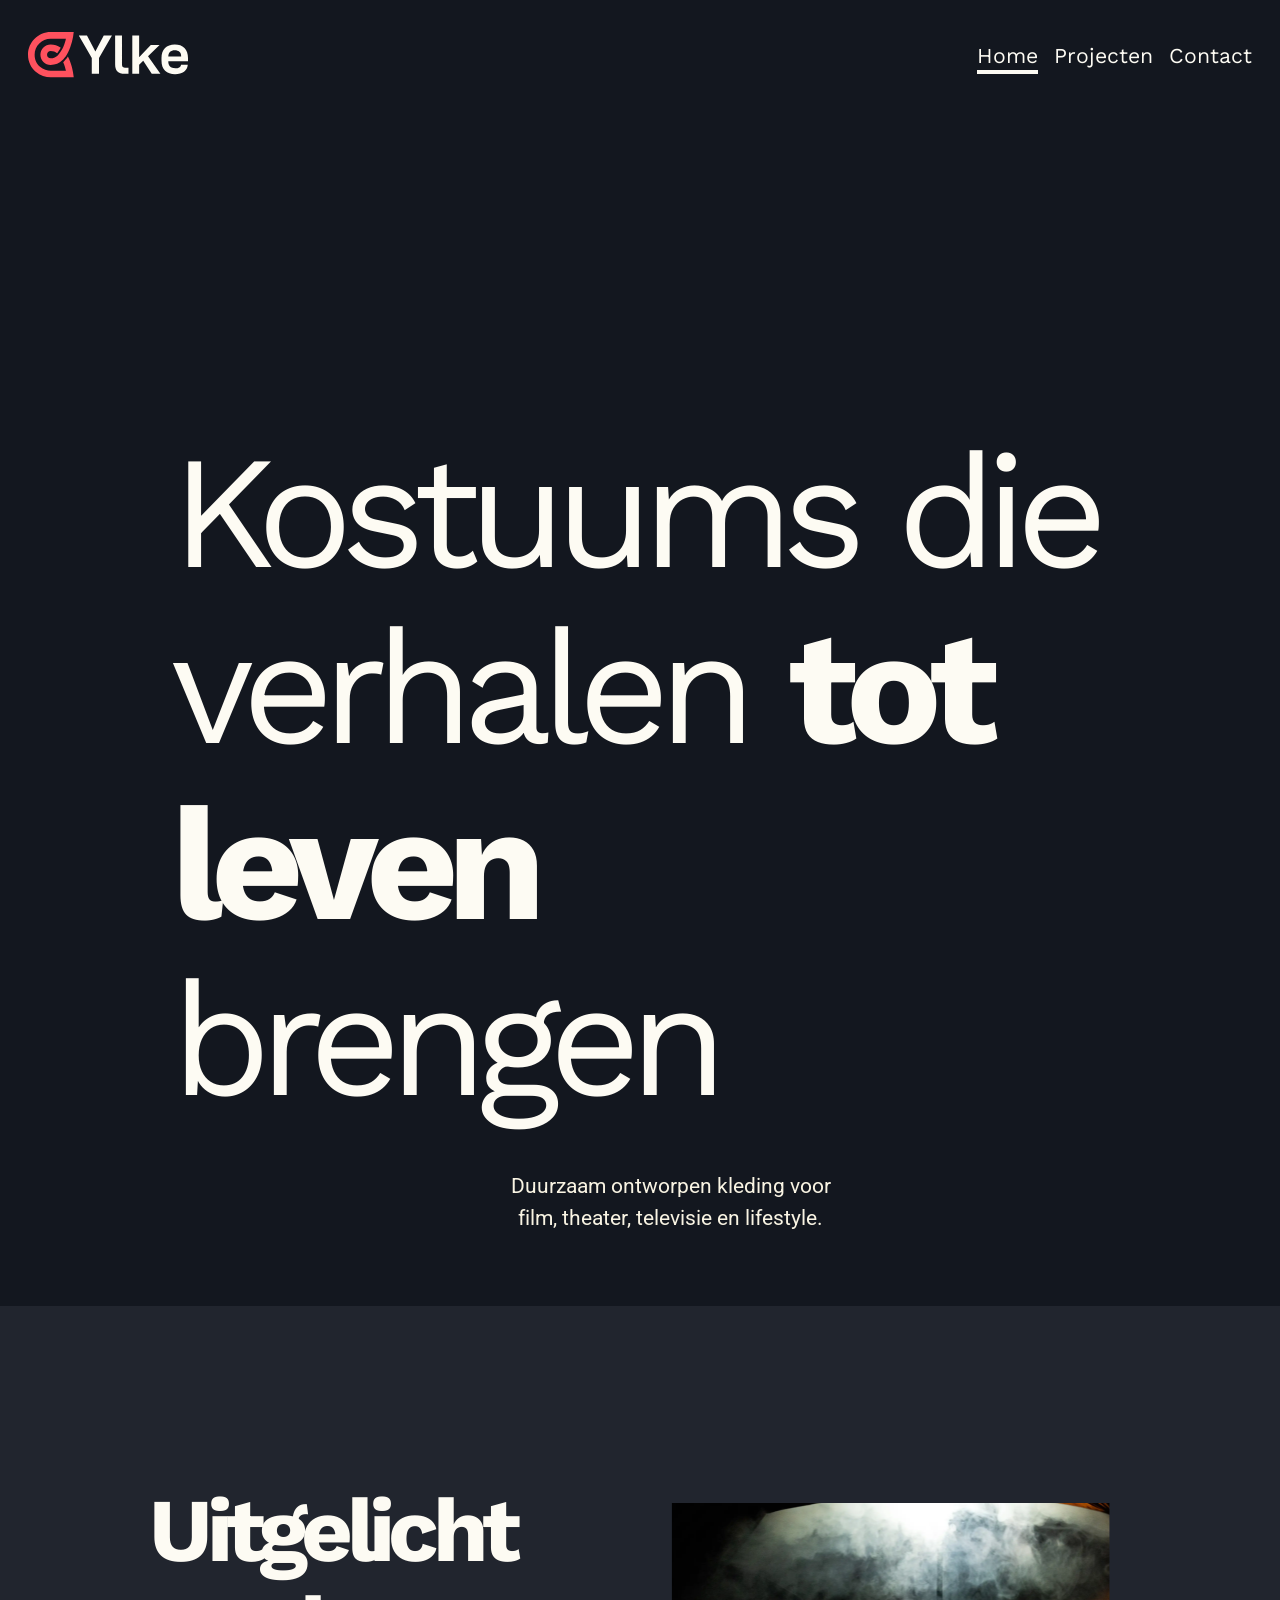
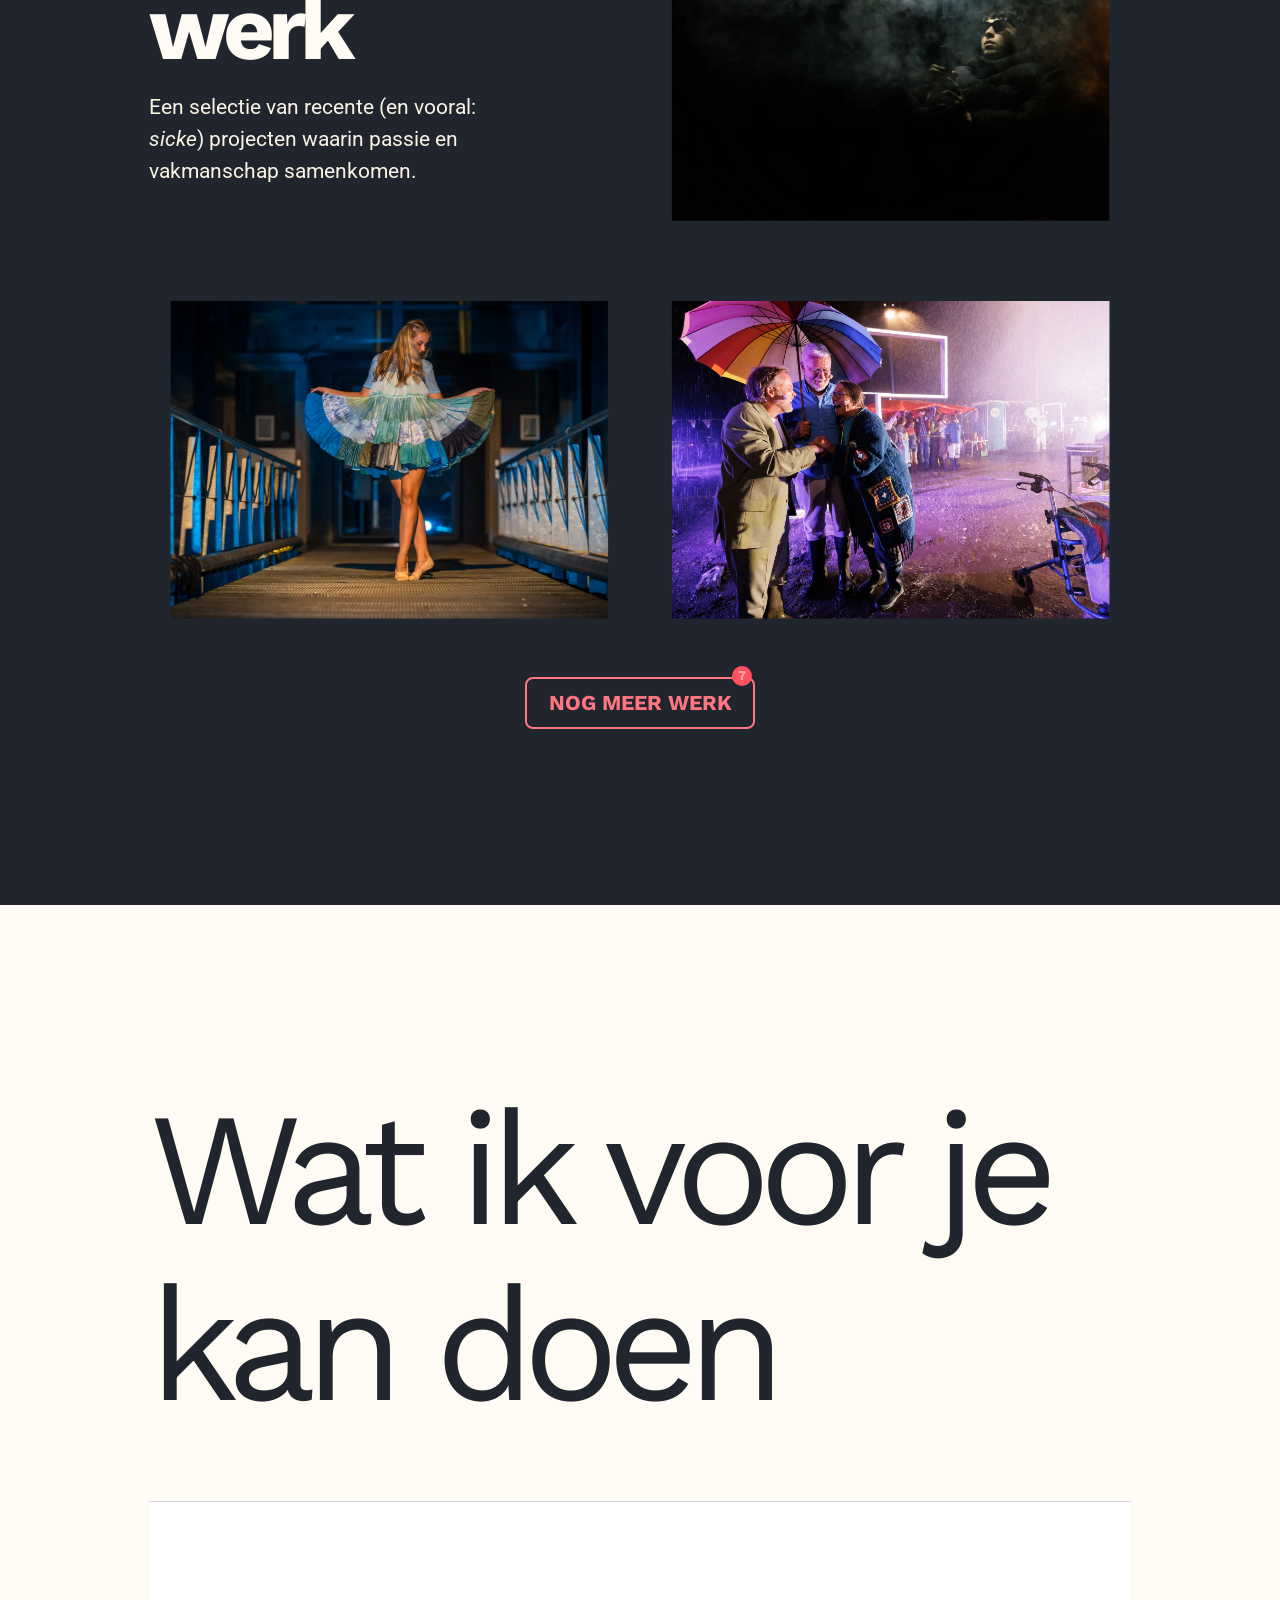
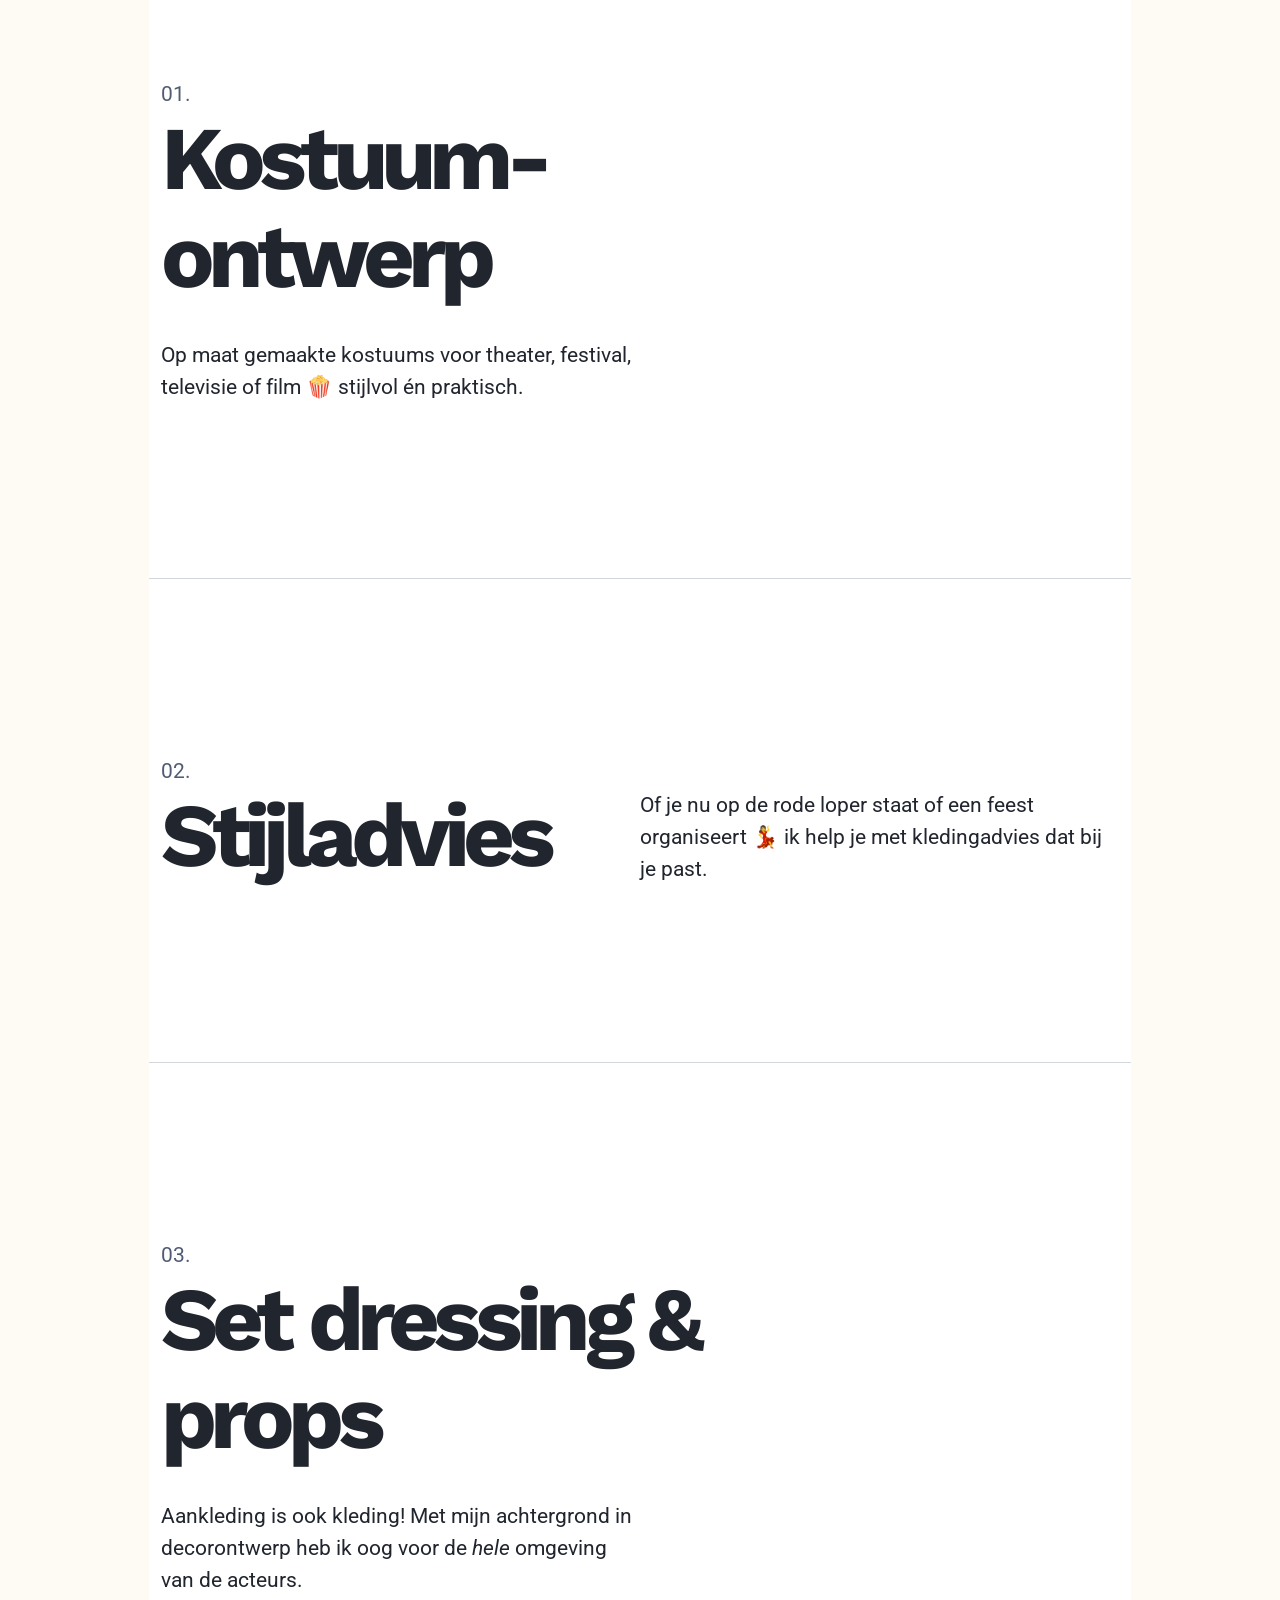
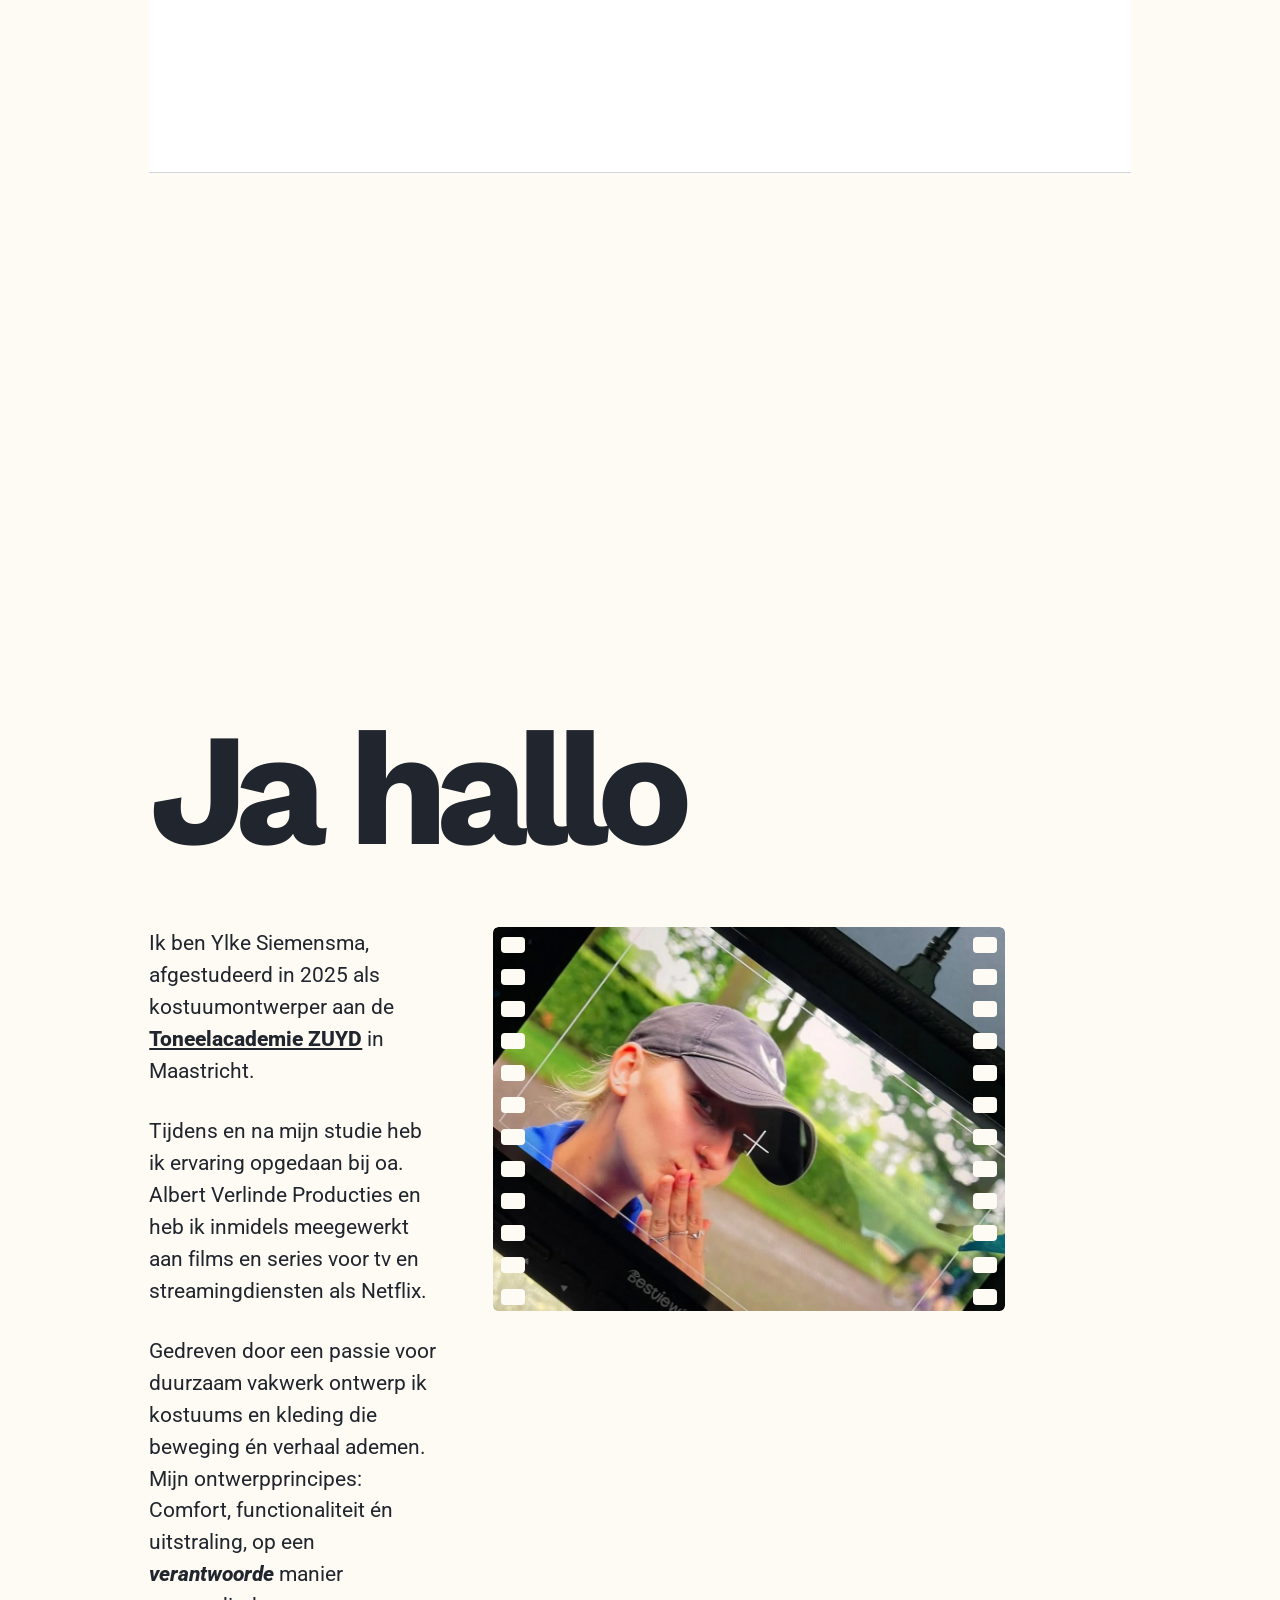
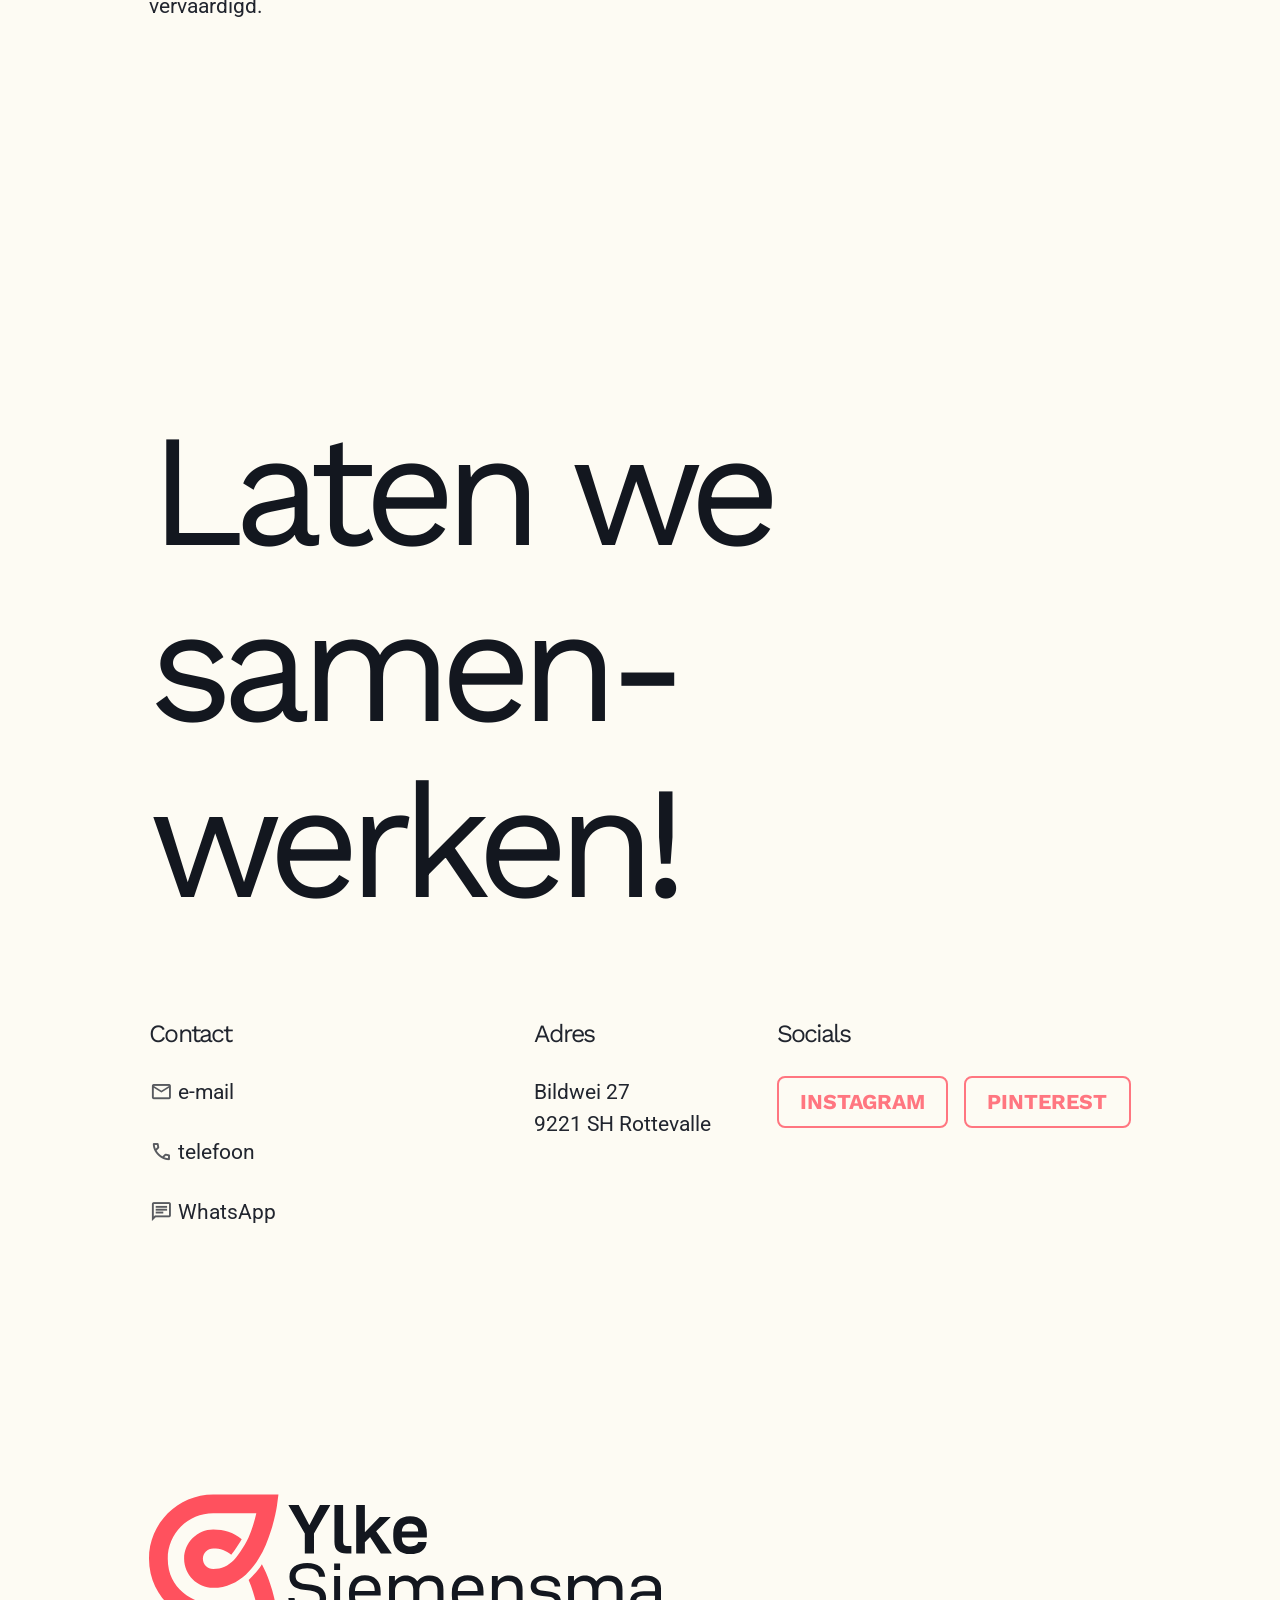
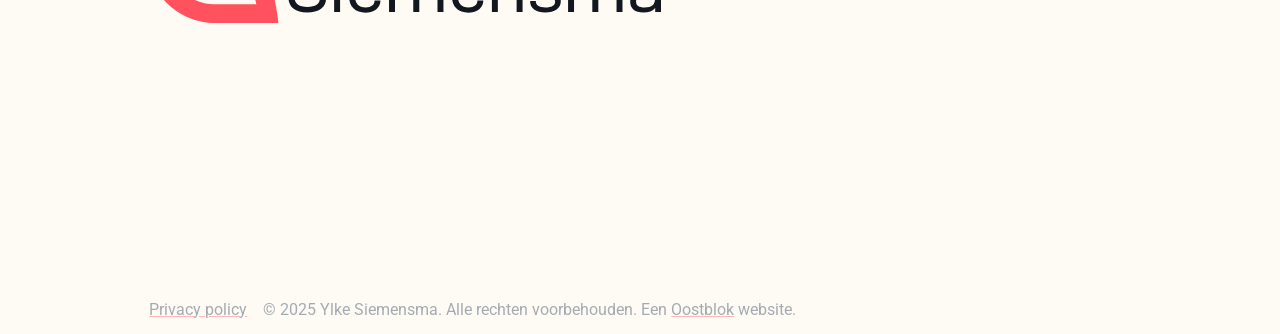
==== commit d21dec94: "V2 initial commit 🥁🥳🎉" ====
--- a/index.html
+++ b/index.html
@@ -1,232 +1,469 @@
+
 <!DOCTYPE html>
 <html lang="en">
   <head>
-    <title>Ylke Siemensma! (v1 Backup)</title>
-    <meta charset="utf-8">
-    <meta name="viewport" content="width=device-width, initial-scale=1">
-    <meta http-equiv="X-UA-Compatible" content="IE=edge">
-    <meta name="author" content="buckymaler.com">
-    <link rel="stylesheet" href="assets/css/main.css">
+    <meta charset="UTF-8"/>
+    <meta name="viewport" content="width=device-width, initial-scale=1.0"/>
+    <meta http-equiv="X-UA-Compatible" content="ie=edge" />
+    
+
+
+ 
+  
+
+
+
+
+
+
+
+
+
+  
+
+
+
+<title>Ylke Siemensma</title>
+<link rel="canonical" href="https://ylke.nl/" />
+
+<meta property="og:site_name" content="Ylke Siemensma" />
+<meta property="og:title" content="Ylke Siemensma" />
+<meta property="og:type" content="website" />
+<meta property="og:url" content="https://ylke.nl/" />
+
+
+
+
+
+<link rel="icon" href="/images/meta/favicon.svg" type="image/svg+xml" />
+    <link rel="stylesheet" href="/css/style.css" />
+
+    
+    
+      
+        <link rel="stylesheet" href="css/home.css" fetchpriority="high" />
+      
+    
+
+    <link rel="stylesheet" media="print" href="/fonts/fonts.css?dfcb-c067-084d" onload="this.media='all'" />
+
+    
+    
+    <link 
+      rel="stylesheet" 
+      href="https://fonts.googleapis.com/css2?family=Material+Symbols+Outlined:opsz,wght,FILL,GRAD@20..48,100..700,1,0" />
   </head>
-  <body>
-    
-    <section id="hero">
-      <header>
-        <div class="nav-toggle">
-          <p>Menu</p><span></span>
+  <body class="font-base">
+    <div class="site-wrap">
+      <a class="[ skip-link ] [ button ]" href="#main-content">Skip to content</a>
+<header role="banner" class="site-head">
+  <div style="padding-inline: var(--flow-space, 2rem)">
+    <div class="inner">
+      <a href="/" aria-label="Ylke Siemensma - home" class="brand">
+        <svg aria-hidden="true" focusable="false" width="480" height="138" style="max-width: 100%" viewBox="0 0 480.00002 138.00001" version="1.1" id="svg5" inkscape:version="1.4.2 (ebf0e940d0, 2025-05-08)" sodipodi:docname="brand.svg" xmlns:inkscape="http://www.inkscape.org/namespaces/inkscape" xmlns:sodipodi="http://sodipodi.sourceforge.net/DTD/sodipodi-0.dtd" xmlns="http://www.w3.org/2000/svg" xmlns:svg="http://www.w3.org/2000/svg">
+  <g inkscape:label="#logo" inkscape:groupmode="layer" id="logo">
+    <path id="icon" style="paint-order:stroke fill markers" d="m 68.061689,57.126076 c -5.989579,0.004 -10.935859,4.740114 -10.935859,10.931948 0,6.155023 4.777495,10.931987 10.932494,10.931987 9.017102,0 15.840353,-3.37277 21.998484,-9.530917 1.676619,-1.676619 11.151262,-14.037275 15.448642,-23.966115 4.01903,-9.285695 6.63431,-18.608201 8.25826,-25.591491 h -45.705378 -1.3e-4 c -26.714471,0 -48.156947,21.441974 -48.156947,48.156536 0,16.26855 6.671646,27.728662 16.147473,35.839806 9.475823,8.11111 22.060418,12.31677 32.009474,12.31677 h 45.754168 c -1.59539,-6.98313 -4.17678,-16.311807 -8.17974,-25.609483 4.69472,-4.55942 9.81913,-9.777325 14.02314,-16.790032 1.56499,2.961207 2.97831,5.95195 4.25634,8.920433 9.16792,21.294292 11.79063,42.150732 11.79063,42.150732 l 1.45546,11.2298 h -69.099868 c -15.188269,0 -31.657567,-5.72037 -44.951008,-17.09935 -13.2934448,-11.37894 -23.107324,-28.972683 -23.107324,-50.958676 0,-37.469849 30.588614,-68.058024 68.058332,-68.058024 h 69.151468 l -1.51323,11.27412 c 0,0 -2.71766,20.845644 -11.92749,42.124361 -2.10341,4.859838 -4.56979,9.777246 -7.46294,14.528312 -4.20401,7.012707 -8.76968,12.217367 -13.4644,16.776826 -8.902557,8.233519 -20.768729,14.187841 -34.783538,14.187841 -16.910983,0 -30.833887,-13.922414 -30.833887,-30.833436 0,-17.041225 14.051066,-30.824857 30.828276,-30.833437 h 0.0028 0.0028 c 11.322935,0 20.48424,3.073617 29.41067,9.616362 l 0.632437,0.463557 c -3.818531,7.611528 -8.402026,13.811586 -10.904915,16.575769 -5.592899,-4.687606 -11.18316,-6.753369 -19.13484,-6.754199 z" sodipodi:nodetypes="cssssccsssscccsccssssccsccssscsscccc" />
+    <path id="wordmark" style="paint-order:fill markers stroke" d="m 213.02891,77.904424 38.75392,-67.334615 h -24.511 l -25.17349,48.048633 -25.17348,-48.048633 h -24.51103 l 38.91954,67.500838 v 47.217363 h 21.69554 z m 55.31546,40.566996 c 4.63719,4.65522 11.92426,6.81659 21.69557,6.81659 h 11.42742 v -17.78962 h -7.78388 c -4.4716,0 -7.61829,-0.83131 -9.27447,-2.4939 -1.65613,-1.66258 -2.4842,-4.65522 -2.4842,-8.97792 v -85.456761 h -20.53629 v 86.786819 c 0,9.476712 2.31861,16.459562 6.95585,21.114792 z m 77.34205,-31.921598 25.50471,38.738188 h 26.00159 l -37.09779,-52.703858 34.61353,-33.750439 h -26.3328 l -34.94476,36.576817 v -64.840721 h -20.53629 v 114.718201 h 20.53629 v -26.767586 z m 75.189,-12.968137 c 0.66248,-12.303087 7.12148,-18.620933 19.37696,-18.620933 5.79652,0 10.43379,1.496321 13.91166,4.489001 3.47794,2.992641 5.29967,7.31534 5.29967,12.968136 v 1.163796 h -30.93153 z m 7.65676,14.131972 h 51.46782 v -9.975495 c 0,-12.968176 -3.64353,-22.943672 -10.59938,-29.926487 -7.12144,-6.982855 -16.89272,-10.474282 -29.14824,-10.474282 -12.42111,0 -22.19239,3.657689 -29.1482,10.640544 -7.12148,6.982815 -10.59938,17.124573 -10.59938,30.258972 v 7.481641 c 0,13.466923 3.4779,23.60868 10.76493,30.59154 7.28707,6.98281 17.22398,10.47424 29.97635,10.47424 11.09623,0 20.03944,-2.49386 26.82962,-7.4816 6.79026,-4.98775 10.43379,-11.80434 11.09623,-20.117257 v -0.997573 h -20.03944 l -0.16559,0.498787 c -0.49685,3.325163 -2.31862,5.819063 -5.29967,7.481643 -2.98106,1.82884 -6.95585,2.66011 -11.59308,2.66011 -14.24288,0 -21.19873,-6.81659 -21.19873,-20.782258 v -0.332525 z" aria-label="Ylke" sodipodi:nodetypes="ccccccccccssccsssccssccccccccccccccssscccccscscssssscccccsscc" />
+  </g>
+</svg>
+
+      </a>
+      <nav class="[ nav ] [ font-sans ]" aria-label="Primary">
+        <ul class="nav__list">
+          
+          <li>
+            <a href="/"  aria-current="page">Home</a>
+          </li>
+          
+          <li>
+            <a href="/werk" >Projecten</a>
+          </li>
+          
+          <li>
+            <a href="#contact" >Contact</a>
+          </li>
+          
+        </ul>
+      </nav>
+    </div>
+  </div>
+</header>
+
+
+      <main tabindex="-1" id="main-content">
+        
+<header class="hero bg-dark-shade">
+  
+  <div class="[ intro__media ]">
+<!--
+  <img
+    class="[ intro__image ] [ radius ]"
+    src="/images/bg/hero.jpg"
+    alt="alt tekst voor hero"
+  />
+-->
+  
+  <div class="teaser-slideshow" style="--items: 7">
+    
+    <figure class="heemwei" style="--slide-index:0">
+      <img class="" src="/images/werk/heemwei/poster.webp" />
+      <!-- <figcaption>Heemwei</figcaption> -->
+    </figure>
+    
+    <figure class="the-crucible" style="--slide-index:1">
+      <img class="" src="/images/werk/the-crucible/poster.webp" />
+      <!-- <figcaption>The Crucible</figcaption> -->
+    </figure>
+    
+    <figure class="last-supper" style="--slide-index:2">
+      <img class="" src="/images/werk/last-supper/poster.webp" />
+      <!-- <figcaption>Last Supper</figcaption> -->
+    </figure>
+    
+    <figure class="beckett-vs-pinter" style="--slide-index:3">
+      <img class="" src="/images/werk/beckett-vs-pinter/poster.webp" />
+      <!-- <figcaption>Beckett vs Pinter</figcaption> -->
+    </figure>
+    
+    <figure class="kikkers" style="--slide-index:4">
+      <img class="" src="/images/werk/kikkers/poster.webp" />
+      <!-- <figcaption>Kikkers</figcaption> -->
+    </figure>
+    
+    <figure class="floed" style="--slide-index:5">
+      <img class="" src="/images/werk/floed/poster.webp" />
+      <!-- <figcaption>Floed</figcaption> -->
+    </figure>
+    
+    <figure class="rottevalle" style="--slide-index:6">
+      <img class="" src="/images/werk/rottevalle/poster.webp" />
+      <!-- <figcaption>Rottevalle</figcaption> -->
+    </figure>
+    
+  </div>
+  
+  <a href="/werk" class="button" data-variant="ghost">Bekijk projecten</a>
+</div>
+<script>
+  let introMedia = document.querySelector('.intro__media');
+  let browseButton = document.querySelector('.intro__media a.button');
+  let containerRect = introMedia.getBoundingClientRect();
+  browseButton.style.setProperty('--x', Math.floor(containerRect.width / 2));
+  browseButton.style.setProperty('--y', Math.floor(containerRect.height / 2));
+
+  console.log(containerRect);
+
+  const updateButtonFollower = (e) => {
+    const x = Math.floor(e.clientX - containerRect.left);
+    const y = Math.floor(e.clientY - containerRect.top);
+    browseButton.style.setProperty('--x', x);
+    browseButton.style.setProperty('--y', y);
+  }
+
+  window.addEventListener('resize', () => {
+    containerRect = introMedia.getBoundingClientRect();
+  });
+
+  window.addEventListener('scrollend', () => {
+    console.log('scrollend')
+    containerRect = introMedia.getBoundingClientRect();
+  });
+
+  introMedia.addEventListener('pointermove', (e) => {
+    updateButtonFollower(e);
+  });
+  
+  introMedia.addEventListener('pointerleave', (e) => {
+  console.log('leave')
+  browseButton.style.setProperty('--x', Math.floor(containerRect.width / 2));
+  browseButton.style.setProperty('--y', Math.floor(containerRect.height / 2));
+  });
+</script>
+<div class="wrapper">
+  <article class="intro">
+    <div class="[ intro__header ]">
+      <h1 class="[ intro__heading ] [ weight-normal text-800 md:text-900 lg:text-jumbo ][ color-light-glare ]">
+        Kostuums die verhalen <b class="color-light-glare">tot leven</b> brengen
+        <b class=""></b>
+      </h1>
+    </div>
+    <div class="[ intro__content ] [ flow ]">
+      <p class="intro__summary color-light">Duurzaam ontworpen kleding voor film, theater, televisie en lifestyle.</p>
+    </div>
+  </article>
+</div>
+  
+</header>
+
+<article class="[ featured-work ][ bg-dark-shade panel ]">
+  <div class="[ wrapper ][ flow ]">
+    <div class="[ featured-work__inner ][ flow ]">
+      <div class="[ featured-work__intro ][ flow flow-space-300 ]">
+        <h2
+          class="[ featured-work__heading ][ color-light-glare ][ lg:measure-micro ][ text-800 md:text-900 lg:text-major ]"
+          data-highlight="dark"
+        >
+          Uitgelicht werk
+        </h2>
+        <p class="[ featured-work__summary ][ color-light ][ measure-compact ]">
+          Een selectie van recente (en vooral: <em>sicke</em>) projecten waarin passie en vakmanschap samenkomen.
+        </p>
+      </div>
+      
+      
+      <a
+        href="/werk/rottevalle/"
+        aria-label="Bekijk 'Rottevalle'"
+        class="[ featured-work__item ] [ frame ]"
+        data-frame="quaternary"
+      >
+        <img
+          src="images/werk/rottevalle/poster.webp"
+          alt=" poster image"
+          loading="lazy"
+          style="aspect-ratio: 4/3; object-fit: cover;"
+        />
+      </a>
+      
+      <a
+        href="/werk/floed/"
+        aria-label="Bekijk 'Floed'"
+        class="[ featured-work__item ] [ frame ]"
+        data-frame="quaternary"
+      >
+        <img
+          src="images/werk/floed/poster.webp"
+          alt=" poster image"
+          loading="lazy"
+          style="aspect-ratio: 4/3; object-fit: cover;"
+        />
+      </a>
+      
+      <a
+        href="/werk/heemwei/"
+        aria-label="Bekijk 'Heemwei'"
+        class="[ featured-work__item ] [ frame ]"
+        data-frame="quaternary"
+      >
+        <img
+          src="images/werk/heemwei/poster.webp"
+          alt=" poster image"
+          loading="lazy"
+          style="aspect-ratio: 4/3; object-fit: cover;"
+        />
+      </a>
+      
+    </div>
+    <div class="[ featured-work__action ] [ flow-space-700 ]">
+      <a href="/werk/" class="button" data-variant="ghost" data-badge="7">Nog meer werk</a>
+    </div>
+  </div>
+</article>
+
+<script>
+
+let dots = document.querySelector('.featured-work')
+dots.addEventListener('pointermove', (e) => {
+	
+		containerRect = dots.getBoundingClientRect();
+
+		const x = e.clientX - containerRect.left;
+		const y = e.clientY - containerRect.top;
+		dots.style.setProperty('--x', Math.floor(x));
+		dots.style.setProperty('--y', Math.floor(y));
+	});
+</script>
+<article class="services panel bg-light-glare">
+  <div class="wrapper flow flow-space-900">
+    <h1 class="text-900 md:text-major lg:text-jumbo weight-normal">
+      Wat ik voor je kan doen
+      <!-- <em>Fit checks</em> voor de hele cast, van hoofdrol tot figurant -->
+    </h1>
+    
+    <ol class="services flex column">
+      <li>
+        <div class="flex wrap">
+          <h3 class="text-800 md:text-900 lg:text-major md:measure-micro">Kostuum&shy;ontwerp</h3>
+          <p class="md:measure-short">
+            Op maat gemaakte kostuums voor theater, festival, televisie of film 🍿 stijlvol én praktisch.
+            <!-- Ik ontwerp en maak kostuums voor 🎭<strong>theater</strong>, 🍿<strong>film</strong>, 🎪<strong>festivals</strong> en 📺<strong>televisie</strong>. -->
+          </p>
         </div>
-        <ul class="nav">
-          <li><a href="#about">About</a></li>
-          <li><a href="#work">Work</a></li>
-          <li><a href="#contact">Contact</a></li>
-        </ul>
-      </header>
-      <div class="wrapper">
-        <div class="welcome">
-          <h1><strong>Ylke</strong>Siemensma</h1>
-          <p></p>
+      </li>
+      <li>
+        <div class="flex wrap">
+          <h3 class="text-800 md:text-900 lg:text-major md:measure-micro">Stijl&shy;advies</h3>
+          <p class="md:measure-short">
+            Of je nu op de rode loper staat of een feest organiseert 💃 ik help je met kledingadvies dat bij je past.
+            <!-- Ook zónder draaiende camera's kan ik je adviseren op het gebied van stijl en kleding. <em>Voor al uw feesten en events!</em> -->
+          </p>
         </div>
-        <div class="photographer"><img src="assets/img/ylke.png" alt="Designer Ylke Siemensma"></div>
-      </div>
-    </section>
-    
-    <section id="about">
-      <div class="wrapper">
-        <div class="camera"><img src="assets/img/sewingmachine.png" alt="Sewing Machine"></div>
-        <div class="blurb">
-          <h2>Wie ik ben<strong></strong></h2>
-          <p>Mijn naam is Ylke Siemensma, ik vind het ontzettend leuk om zelf dingen te bedenken en ontwerpen en het daarna ook te maken.</p>
-          <p>Op deze site vind je verschillende creaties die ik tot nu toe heb gemaakt.</p>
-          <p></p>
-          <!-- <div class="social"><a href="#"><i class="icon-facebook"></i></a><a href="#"><i class="icon-instagram"></i></a><a href="#"><i class="icon-twitter"></i></a><a href="#"><i class="icon-pinterest-p"></i></a></div> -->
+      </li>
+      <li>
+        <div class="flex wrap">
+          <h3 class="text-800 md:text-900 lg:text-major md:measure-micro">Set dressing &amp; props</h3>
+          <p class="md:measure-short text-500">
+            Aankleding is ook kleding! Met mijn achtergrond in decorontwerp heb ik oog voor de <em>hele</em> omgeving van de acteurs.
+            <!-- Aankleding is ook kleding! Tijdens mijn studie heb ik ook decorontwerp gestudeerd. Rekwisieten? Props? Regel ik. Boks. -->
+            </p> 
         </div>
-      </div>
-    </section>
-    
-    <h2 style="text-align: center;font-family: 'Raleway';" id="work">Portfolio</h2>
-    <section id="featured" class="">
-      <div class="wrapper">
-        <div class="blurb">
-          <h2><strong>Overlock</strong>jurk </h2>
-          <p>Ik heb bij deze jurk van de kringloop het model aangepast.Door de stiksels te laten zien in plaats van weg te werken heeft de jurk meer structuur.</p>
+      </li>
+    </ol>
+  </div>
+</article>
+<article class="about panel bg-light-glare" id="over-mij">
+  <div class="wrapper auto-grid" style="--auto-grid-gap: var(--size-800)">
+    <h2 class="text-900 md:text-major lg:text-jumbo">Ja hallo</h2>
+    <div class="bio flow">
+      <p>Ik ben Ylke Siemensma, afgestudeerd in 2025 als kostuumontwerper aan de <a href="https://www.toneelacademie.nl/" class="weight-bold">Toneelacademie ZUYD</a> in Maastricht.</p>
+      <p>Tijdens en na mijn studie heb ik ervaring opgedaan bij oa. Albert Verlinde Producties en heb ik inmidels meegewerkt aan films en series voor tv en streamingdiensten als Netflix.</p>
+      <p>Gedreven door een passie voor duurzaam vakwerk ontwerp ik kostuums en kleding die beweging én verhaal ademen. Mijn ontwerpprincipes: Comfort, functionaliteit én uitstraling, op een <em><b>verantwoorde</b></em> manier vervaardigd.</p>
+      <!--
+      <h3>Highlights</h3>
+      <ul>
+        <li><b>Dagboek van een Herdershond</b> &mdash; kostuums voor Albert Verlinde Producties</li>
+        <li><b>[Specifieke film]</b> — kostuumontwerp voor [genre/producent]</li>
+        <li><b>[Voorstellingstitel]</b> — samenwerking met [gezelschap]</li>
+        <li><b>[Naam prijs]</b> — erkenning voor ontwerpinnovatie</li>
+      </ul>
+      -->
+    </div>
+    <figure>
+      <img 
+        class="radius"
+        src="images/ylke-viewfinder.webp" 
+        alt="Ylke blaast een kus, gezien door het afkijkscherm van de camera op een filmset."
+        style="aspect-ratio: 4/3; max-width: 32rem;"
+        >
+      <figcaption></figcaption>
+    </figure>
+  </div>
+</article>
+
+
+      </main>
+
+      <footer role="contentinfo" class="[ site-foot ][ flow ][ bg-light-glare ]">
+        <a id="contact"></a>
+        
+
+ 
+  
+
+
+<article class="[ cta ]">
+  <div class="wrapper">
+    <div class="[ cta__inner ] [ flow ]">
+      <h2 class="[ cta__heading ] [ headline text-900 md:text-major lg:text-jumbo weight-normal color-dark-shade ]" data-highlight="secondary">Laten we samen&shy;werken!</h2>
+      
+
+      
+    </div>
+  </div>
+</article>
+        <div class="wrapper flow flow-space-major">
+          <ul style="gap: var(--flow-space);" class="flex row wrap space-between flow-space-600">
+            <li style="display: block; flex-basis: 20rem;" class="flow">
+              <h3>Contact</h3>
+              <div class="flow" style="flex-direction: column;">
+                <p><span class="material-symbols-outlined">mail</span> <a target="_blank" href="mailto:">e-mail</a></p>
+                <p><span class="material-symbols-outlined">call</span> <a target="_blank" href="tel:">telefoon</a></p>
+                <p><span class="material-symbols-outlined">chat</span> <a target="_blank" href="whatsapp:">WhatsApp</a></p>
+              </div>
+            </li>
+            
+            <li class="flow">
+              <h3>Adres</h3>
+              <a href="#googleMaps">Bildwei 27<br>9221 SH Rottevalle</a>
+            </li>
+            
+            <li class="flow">
+              <h3>Socials</h3>
+              <span style="gap: 1rem;" class="flex row wrap">
+                <a href="https://instagram.com/ylkesiemensma" class="button" data-variant="ghost" target="_blank">Instagram</a>
+                <a href="https://pinterest.com/ylkewsiemensma" class="button" data-variant="ghost" target="_blank">Pinterest</a>
+              </span>
+            </li>
+          </ul>
+          <?xml version="1.0" encoding="UTF-8" standalone="no"?>
+<svg width="1920.000" height="481.55005" viewBox="0 0 1920.000 482" style="max-width: 100%" version="1.1" id="brand-expanded" xmlns="http://www.w3.org/2000/svg" xmlns:svg="http://www.w3.org/2000/svg">
+  <defs id="defs2" />
+  <g id="logo-large">
+    <path style="paint-order:stroke fill markers" d="m 240.78805,202.09998 c -21.18985,0.014 -38.68874,16.76966 -38.68874,38.67505 0,21.77519 16.90179,38.67506 38.67685,38.67506 31.90059,0 56.03992,-11.93214 77.826,-33.7184 5.93158,-5.93154 39.45091,-49.66094 54.65407,-84.78706 14.2185,-32.85094 23.47083,-65.831923 29.21601,-90.53743 h -161.69599 -5.2e-4 c -94.51032,0 -170.369252,75.85728 -170.369252,170.36783 0,57.55466 23.602927,98.09819 57.126502,126.79367 33.5234,28.69549 78.0451,43.57417 113.24275,43.57417 h 161.86869 c -5.64423,-24.70491 -14.77649,-57.70773 -28.93817,-90.60095 16.60894,-16.13036 34.73792,-34.5901 49.61095,-59.39967 5.5365,10.47612 10.53658,21.05678 15.05797,31.55865 32.4343,75.33475 41.71289,149.12047 41.71289,149.12047 l 5.14904,39.72869 h -244.46085 c -53.73301,0 -111.99795,-20.23755 -159.027289,-60.49389 -47.029511,-40.25631 -81.748961,-102.49939 -81.748961,-180.28114 0,-132.56055 108.2162,-240.77503 240.77625,-240.77503 h 244.64343 l -5.35356,39.885433 c 0,0 -9.61446,73.747557 -42.1969,149.027207 -7.44138,17.19302 -16.16693,34.58987 -26.40236,51.39807 -14.87286,24.80955 -31.02521,43.22254 -47.63417,59.35293 -31.49544,29.12852 -73.47548,50.19362 -123.05696,50.19362 -59.82756,0 -109.08386,-49.25455 -109.08386,-109.08223 0,-60.28837 49.70976,-109.05195 109.06399,-109.08223 h 0.0139 0.0139 c 41.22611,0 74.85203,10.84955 106.76547,36.13482 -15.66576,27.58442 -34.63522,53.74411 -39.05842,58.1674 -19.78666,-16.58375 -39.56376,-23.89198 -67.69518,-23.89504 z" id="path6-3" />
+    <path d="m 619.85605,145.6528 61.56282,-106.551039 h -38.93717 l -39.98952,76.032719 -39.98953,-76.032719 h -38.93717 l 61.82591,106.814129 v 74.71727 h 34.46466 z m 87.87167,64.19371 c 7.36649,7.3665 18.94241,10.78665 34.46466,10.78665 h 18.15314 v -28.15052 h -12.36519 c -7.1034,0 -12.10209,-1.31544 -14.73298,-3.94633 -2.63089,-2.63089 -3.94633,-7.36649 -3.94633,-14.20681 v -135.227739 h -32.62304 v 137.332449 c 0,14.99608 3.68325,26.04581 11.04974,33.4123 z m 122.86227,-50.51308 40.5157,61.29973 h 41.30498 l -58.93194,-83.39921 54.9856,-53.407061 h -41.83115 l -55.51177,57.879581 v -102.604709 h -32.62304 v 181.531399 h 32.62304 v -42.35732 z m 119.44206,1.84162 h 93.92275 v -15.78534 c 0,-20.52094 -5.7879,-36.30628 -16.8377,-47.356016 -11.3128,-11.049737 -26.8351,-16.574606 -46.30364,-16.574606 -19.73168,0 -35.25393,5.787958 -46.30366,16.837695 -11.31283,11.049737 -16.8377,27.098167 -16.8377,47.882197 v 11.839 c 0,21.31021 5.52487,37.35864 17.10079,48.40838 11.57591,11.04974 27.36125,16.5746 47.6191,16.5746 17.62701,0 31.83381,-3.94633 42.62041,-11.839 10.7867,-7.89267 16.5746,-18.67932 17.627,-31.83377 v -1.57853 h -31.8338 l -0.2631,0.78927 c -0.7893,5.26177 -3.6832,9.20811 -8.4188,11.839 -4.73564,2.89398 -11.04977,4.20942 -18.41626,4.20942 -22.62566,0 -33.67539,-10.78665 -33.67539,-32.88612 z m 0,-22.36256 c 1.05235,-19.46859 11.31282,-29.46597 30.78141,-29.46597 9.20811,0 16.5746,2.3678 22.09944,7.1034 5.5249,4.73561 8.4189,11.57592 8.4189,20.52094 v 1.84163 z" id="text3" style="font-weight:bold;font-stretch:expanded;font-size:263.089px;line-height:1em;font-family:'D-DIN Exp';-inkscape-font-specification:'D-DIN Exp Bold Expanded';letter-spacing:0px;white-space:pre;stroke-width:2.91457;stroke-linecap:square;stroke-miterlimit:10;paint-order:fill markers stroke" transform="scale(0.99806375,1.00194)" aria-label="Ylke" />
+    <path style="font-stretch:expanded;font-size:263.089px;line-height:1em;font-family:'D-DIN Exp';-inkscape-font-specification:'D-DIN Exp Expanded';letter-spacing:0px;white-space:pre;stroke-width:2.91457;stroke-linecap:square;stroke-miterlimit:10;paint-order:fill markers stroke" d="m 543.29753,427.70308 c 11.839,9.20812 28.6767,13.68063 50.51308,13.68063 22.36257,0 39.98953,-4.47251 52.6178,-13.94372 12.62827,-9.20811 18.94241,-22.36256 18.94241,-39.46335 0,-28.41361 -17.89005,-45.2513 -53.67015,-49.9869 l -25.51964,-2.89398 c -12.10209,-1.57854 -21.04712,-4.7356 -26.83507,-9.47121 -5.78796,-4.7356 -8.41885,-11.31282 -8.41885,-19.73167 0,-9.4712 3.68324,-16.8377 11.04974,-22.09947 7.36649,-4.9987 18.15314,-7.62959 32.62303,-7.62959 14.20681,0 24.73037,2.63089 32.09686,7.89267 7.1034,5.26178 11.04974,12.89136 12.10209,23.41492 h 23.15183 c -1.84162,-16.83769 -8.41885,-29.72905 -19.99476,-38.41099 -11.57592,-8.68193 -27.36126,-13.15445 -47.35602,-13.15445 -20.78403,0 -37.09555,4.7356 -48.93455,13.68063 -12.10209,8.94503 -17.89005,21.5733 -17.89005,37.88481 0,28.15053 17.62696,44.46204 52.88088,48.67147 l 24.46728,2.89398 c 12.36518,1.57853 21.5733,4.7356 27.62434,9.4712 5.78796,4.99869 8.94503,12.10209 8.94503,21.04712 0,21.04712 -15.78534,31.30759 -46.82984,31.30759 -15.25916,0 -26.83508,-2.63089 -34.72775,-7.89267 -7.89267,-5.26178 -12.36518,-13.68063 -13.41754,-25.51963 h -23.15183 c 1.05236,17.89005 7.62958,31.30759 19.73168,40.25261 z m 152.32854,-169.16622 v 24.20419 h 22.36257 v -24.20419 z m 0,46.56675 v 134.70157 h 22.36257 v -134.70157 z m 78.13723,72.87565 h 96.55366 v -15.78534 c 0,-19.20549 -5.26178,-33.93848 -15.78534,-44.19895 -10.52356,-10.26047 -24.99345,-15.52225 -43.40968,-15.52225 -18.94241,0 -33.41231,5.78796 -43.93587,16.8377 -10.52355,11.04974 -15.78533,27.09816 -15.78533,47.61911 v 10.78664 c 0,21.04712 5.52486,37.09555 16.5746,48.14529 11.04974,11.04974 26.3089,16.31152 46.04057,16.31152 11.04974,0 20.78404,-1.84163 29.20288,-5.78796 8.41885,-3.94634 14.73299,-9.20812 19.2055,-16.04843 4.47251,-6.84031 6.84031,-14.46989 7.1034,-22.88874 v -1.05236 h -22.09947 v 0.78927 c -0.26309,7.36649 -3.15707,13.68063 -8.94503,18.41623 -5.78796,4.7356 -13.68063,7.1034 -23.9411,7.1034 -27.36125,0 -40.77879,-14.46989 -40.77879,-43.67277 z m 10.52356,-46.04057 c 6.31413,-6.31414 15.25916,-9.73429 26.83508,-9.73429 11.57591,0 20.78403,3.15707 27.09816,9.20811 6.31414,6.05105 9.73429,15.25916 9.73429,27.36126 v 2.3678 h -74.19109 c 0.52618,-13.15445 4.20942,-22.88874 10.52356,-29.20288 z m 117.60057,-26.83508 v 134.70157 h 22.36256 v -78.9267 c 0,-11.57592 3.15707,-20.52094 9.99739,-27.36126 6.84031,-6.57722 15.78533,-9.99738 27.09816,-9.99738 9.99738,0 17.62696,2.89398 23.15183,8.68194 5.52487,5.78796 8.41885,14.46989 8.41885,25.51963 v 82.08377 h 22.62568 v -81.2945 c 0,-11.04974 2.894,-19.73168 9.2081,-25.78272 6.051,-6.05105 14.733,-9.20812 26.3089,-9.20812 10.5235,0 18.6793,2.89398 24.4673,8.68194 5.5248,5.78796 8.4188,14.46989 8.4188,25.78272 v 81.82068 h 22.3626 v -84.71466 c 0,-16.31152 -4.4725,-28.93979 -13.4176,-37.88481 -8.945,-8.94503 -21.3102,-13.68063 -37.6217,-13.68063 -10.5235,0 -19.7317,1.84162 -27.3612,5.26178 -7.6296,3.68324 -14.2068,8.94502 -19.7317,16.31152 -4.2094,-6.84032 -9.9974,-12.1021 -17.1008,-15.78534 -7.36649,-3.68325 -15.52225,-5.78796 -24.46728,-5.78796 -8.94502,0 -17.10078,1.84162 -24.46727,4.99869 -7.3665,3.42016 -13.41754,8.41885 -18.15315,14.73298 v -18.15314 z m 258.35357,72.87565 h 96.5537 v -15.78534 c 0,-19.20549 -5.2618,-33.93848 -15.7854,-44.19895 -10.5235,-10.26047 -24.9934,-15.52225 -43.4097,-15.52225 -18.9424,0 -33.4123,5.78796 -43.9358,16.8377 -10.5236,11.04974 -15.7854,27.09816 -15.7854,47.61911 v 10.78664 c 0,21.04712 5.5249,37.09555 16.5746,48.14529 11.0498,11.04974 26.3089,16.31152 46.0406,16.31152 11.0498,0 20.7841,-1.84163 29.2029,-5.78796 8.4188,-3.94634 14.733,-9.20812 19.2055,-16.04843 4.4725,-6.84031 6.8403,-14.46989 7.1034,-22.88874 v -1.05236 h -22.0995 v 0.78927 c -0.2631,7.36649 -3.157,13.68063 -8.945,18.41623 -5.788,4.7356 -13.6806,7.1034 -23.9411,7.1034 -27.3613,0 -40.7788,-14.46989 -40.7788,-43.67277 z m 10.5236,-46.04057 c 6.3141,-6.31414 15.2591,-9.73429 26.835,-9.73429 11.576,0 20.7841,3.15707 27.0982,9.20811 6.3141,6.05105 9.7343,15.25916 9.7343,27.36126 v 2.3678 h -74.1911 c 0.5262,-13.15445 4.2094,-22.88874 10.5236,-29.20288 z m 117.6005,-26.83508 v 134.70157 h 22.3626 v -78.9267 c 0,-11.57592 3.1571,-20.52094 9.9974,-27.36126 6.8403,-6.57722 15.7853,-9.99738 27.0981,-9.99738 10.7867,0 18.9424,2.89398 24.7304,8.68194 5.788,5.78796 8.6819,14.46989 8.6819,25.78272 v 81.82068 h 22.3626 v -84.71466 c 0,-16.04843 -4.4725,-28.6767 -13.1545,-37.88481 -8.945,-8.94503 -21.3102,-13.68063 -37.0955,-13.68063 -9.2081,0 -17.3639,1.84162 -24.7304,4.99869 -7.3665,3.42016 -13.4175,8.41885 -18.1531,14.73298 v -18.15314 z m 158.643,125.23036 c 9.9974,7.36649 23.9411,11.04974 41.8311,11.04974 17.8901,0 32.0969,-3.42016 42.6205,-10.78665 10.5235,-7.36649 15.7853,-17.62696 15.7853,-30.78141 0,-10.78665 -3.6833,-19.2055 -11.0497,-25.25654 -7.3665,-5.78796 -18.4163,-9.7343 -33.4123,-11.57592 l -20.521,-2.63089 c -9.9974,-1.05235 -16.8377,-2.89398 -20.784,-5.78796 -4.2094,-2.89398 -6.0511,-7.1034 -6.0511,-12.89136 0,-6.31413 2.6309,-11.31282 8.4189,-14.99607 5.5249,-3.42016 13.9437,-5.26178 25.2565,-5.26178 11.0498,0 19.4686,2.10471 25.5197,5.78796 6.051,3.68324 9.2081,9.20811 9.2081,16.31152 v 0.78926 h 21.3102 v -1.05235 c 0,-12.1021 -4.9987,-21.83639 -14.9961,-29.20288 -9.9974,-7.1034 -23.9411,-10.78665 -41.305,-10.78665 -16.8377,0 -30.2552,3.68325 -39.9895,10.78665 -9.9974,7.1034 -14.733,16.83769 -14.733,29.20288 0,10.78665 3.4202,19.20549 10.5236,24.99345 6.8403,5.78796 17.89,9.73429 32.8861,11.31283 l 19.2055,2.3678 c 9.9974,1.05235 17.3639,3.15707 22.0995,6.05104 4.7356,3.15707 7.1034,7.3665 7.1034,13.15445 0,7.10341 -3.4202,12.36519 -9.7343,16.04843 -6.3141,3.68325 -15.2592,5.52487 -26.3089,5.52487 -12.6283,0 -21.8364,-2.10471 -27.6243,-6.31413 -6.0511,-4.20943 -8.9451,-9.7343 -8.9451,-17.10079 v -0.52618 h -21.3102 v 0.78927 c 0,13.15445 4.9987,23.41492 14.9961,30.78141 z m 127.5982,-125.23036 v 134.70157 h 22.3625 v -78.9267 c 0,-11.57592 3.1571,-20.52094 9.9974,-27.36126 6.8403,-6.57722 15.7854,-9.99738 27.0982,-9.99738 9.9974,0 17.6269,2.89398 23.1518,8.68194 5.5249,5.78796 8.4189,14.46989 8.4189,25.51963 v 82.08377 h 22.6256 v -81.2945 c 0,-11.04974 2.894,-19.73168 9.2081,-25.78272 6.0511,-6.05105 14.733,-9.20812 26.3089,-9.20812 10.5236,0 18.6793,2.89398 24.4673,8.68194 5.5249,5.78796 8.4189,14.46989 8.4189,25.78272 v 81.82068 h 22.3625 v -84.71466 c 0,-16.31152 -4.4725,-28.93979 -13.4175,-37.88481 -8.945,-8.94503 -21.3102,-13.68063 -37.6217,-13.68063 -10.5236,0 -19.7317,1.84162 -27.3613,5.26178 -7.6296,3.68324 -14.2068,8.94502 -19.7317,16.31152 -4.2094,-6.84032 -9.9974,-12.1021 -17.1008,-15.78534 -7.3665,-3.68325 -15.5222,-5.78796 -24.4672,-5.78796 -8.9451,0 -17.1008,1.84162 -24.4673,4.99869 -7.3665,3.42016 -13.4176,8.41885 -18.1532,14.73298 v -18.15314 z m 334.1232,10.78665 c -9.9974,-8.41885 -24.4673,-12.62827 -43.1466,-12.62827 -16.5746,0 -29.466,3.68325 -38.9372,11.04974 -9.4712,7.36649 -14.2068,17.10078 -14.2068,29.72905 v 0.78927 h 21.8364 v -0.78927 c 0,-6.84031 2.6309,-12.36518 7.8927,-16.31151 5.2618,-3.68325 13.1544,-5.78796 23.678,-5.78796 23.678,0 35.517,10.26047 35.517,30.51832 v 9.20812 h -41.8311 c -16.8377,0 -29.7291,3.42015 -38.411,10.26047 -8.9451,6.84031 -13.1545,16.31151 -13.1545,28.93979 0,13.15444 4.2094,23.41492 12.6283,30.25523 8.4188,6.84031 21.0471,10.26047 37.3586,10.26047 19.9948,0 34.4647,-5.52487 43.9359,-16.8377 v 15.25917 h 21.8364 v -87.87173 c 0,-15.78534 -4.9987,-27.62434 -14.9961,-36.04319 z m -16.8377,98.92146 c -6.3141,5.78796 -16.3115,8.41885 -29.466,8.41885 -11.0497,0 -19.2055,-1.84162 -24.4672,-5.52487 -5.2618,-3.68325 -7.8927,-9.20811 -7.8927,-17.10078 0,-7.3665 2.6309,-12.89136 7.8927,-16.57461 5.2617,-3.68325 13.6806,-5.52487 25.2565,-5.52487 h 38.1479 v 10.52356 c 0,11.57592 -3.1571,20.25785 -9.4712,25.78272 z" id="text32" transform="scale(0.99806375,1.00194)" aria-label="Siemensma" />
+  </g>
+</svg>
+
+          <p class="legal text-400">
+            <a href="/#privacy">Privacy policy</a> &nbsp;&nbsp; 
+            <span>&copy; 2025 Ylke Siemensma. Alle rechten voorbehouden.</span> 
+            <span>Een <a href="https://oostblok.media">Oostblok</a> website.</span>
+          </p>
         </div>
-        <div class="featured">
-          <img src="assets/img/portfolio/jurk/jurk-1.jpg" alt="Featured">
-          <img src="assets/img/portfolio/jurk/jurk-2.jpg" alt="Featured">
-          <img src="assets/img/portfolio/jurk/jurk-3.jpg" alt="Featured">
-          <img src="assets/img/portfolio/jurk/jurk-5.jpg" alt="Featured">
-        </div>
-      </div>
-    </section>
-
-    <section id="featured" class="reversed">
-      <div class="wrapper">
-        
-        <div class="featured">
-          <img src="assets/img/portfolio/broek/broek-4.jpg" alt="Featured">
-          <img src="assets/img/portfolio/broek/broek-2.jpg" alt="Featured">
-          <img src="assets/img/portfolio/broek/broek-3.jpg" alt="Featured">
-          <img src="assets/img/portfolio/broek/broek-5.jpg" alt="Featured">
-        </div>
-        
-        <div class="blurb">
-          <h2><strong>Denim patchwork</strong>broek</h2>
-          <p>Voor deze broek heb ik allemaal oude versleten jeans gebruikt. De bruikbare gedeeltes van de jeans heb ik gerecycled om er deze broek mee te maken. </p>
-        </div>
-
-      </div>
-    </section>
-
-    <section id="featured" class="">
-      <div class="wrapper">
-        <div class="blurb">
-          <h2><strong>Top</strong> Covid</h2>
-          <p>Zoals je kan zien is deze top volledig gemaakt van mondkapjes, zelfs de achterkant is van alle elastiekjes gemaakt. Door steeds de vorm van het mondkapje aan te passen en te veranderen ben ik tot dit ontwerp komen.</p>
-        </div>
-        <div class="featured">
-          <img src="assets/img/portfolio/mondkaptop/covid-top-1.jpg" alt="Featured">
-          <img src="assets/img/portfolio/mondkaptop/covid-top-3.jpg" alt="Featured">
-        </div>
-      </div>
-    </section>
-
-    <section id="featured" class="reversed">
-      <div class="wrapper">
-        <div class="featured">
-          <img src="assets/img/portfolio/overslagjurk/overslagjurk-1.jpg" alt="Featured">
-          <img src="assets/img/portfolio/overslagjurk/overslagjurk-2.jpg" alt="Featured">
-          <img src="assets/img/portfolio/overslagjurk/overslagjurk-3.jpg" alt="Featured">
-          <img src="assets/img/portfolio/overslagjurk/overslagjurk-4.jpg" alt="Featured">
-        </div>
-        <div class="blurb">
-          <h2><strong>Overslag</strong>jurk</h2>
-          <p>Dit jurkje is voor mij vooral een goeie oefening geweest om bepaalde handelingen goed te leren.Zoals patronen tekenen, mouwen naaien en alle knoopjes bevestigen.</p>
-        </div>
-      </div>
-    </section>
-    
-    <section id="featured" class="">
-      <div class="wrapper">
-        <div class="blurb">
-          <h2><strong>Mexicaanse</strong>poncho</h2>
-          <p>In opdracht voor de theatergroep Hymphamp theater heb ik deze ponchos gemaakt van tafelkleden. Het kostuum is vrij simpel gebleven i.v.m. de snelle kledingwissel tijdens de voorstelling.</p>
-        </div>
-        <div class="featured">
-          <img src="assets/img/portfolio/poncho/poncho-1.jpg" alt="Featured">
-          <img src="assets/img/portfolio/poncho/poncho-2.jpg" alt="Featured">
-          <img src="assets/img/portfolio/poncho/poncho-3.jpg" alt="Featured">
-        <img src="assets/img/portfolio/poncho/poncho-4.jpg" alt="Featured">
-      </div>
-    </section>
-
-    <section id="featured" class="reversed">
-      <div class="wrapper">
-        <div class="featured">
-          <img src="assets/img/portfolio/tas/tas-1.jpg" alt="Featured">
-          <img src="assets/img/portfolio/tas/tas-2.jpg" alt="Featured">
-        </div>
-        <div class="blurb">
-          <h2><strong>gehaakte</strong>schoudertas</h2>
-          <p>Voor deze schoudertas heb ik de patroondelen zelf gehaakt i.p.v. uit een stof geknipt. Hierdoor heeft de tas van zichzelf een mooie en stevige structuur.</p>
-        </div>
-    </section>
-
-    <section id="featured" class="">
-      <div class="wrapper">
-        <div class="blurb">
-          <h2><strong>Gehaakte</strong>top</h2>
-          <p>De kleurovergang van deze top vond ik interessant in samenstelling met de driehoeksvorm. Alles in de top is gehaakt of gevlochten wat hem ook speciaal maakt.</p>
-        </div>
-        <div class="featured">
-          <img src="assets/img/portfolio/gehaaktetop/gehaaktetop-1.jpg" alt="Featured">
-          <img src="assets/img/portfolio/gehaaktetop/gehaaktetop-4.jpg" alt="Featured">
-          <img src="assets/img/portfolio/gehaaktetop/gehaaktetop-3.jpg" alt="Featured">
-          <img src="assets/img/portfolio/gehaaktetop/gehaaktetop-2.jpg" alt="Featured">
-        </div>
-      </section>
-
-        <section id="featured" class="reversed">
-          <div class="wrapper">
-            <div class="featured">
-              <img src="assets/img/portfolio/trui/trui-1.jpg" alt="Featured">
-              <img src="assets/img/portfolio/trui/trui-2.jpg" alt="Featured">
-              <img src="assets/img/portfolio/trui/trui-4.jpg" alt="Featured">
-              <img src="assets/img/portfolio/trui/trui-3.jpg" alt="Featured">
-            </div>
-            <div class="blurb">
-              <h2><strong>Gehaakte</strong>trui</h2>
-              <p>Deze trui was voor mij eigenlijk een expiriment,ik heb mijn eigen maten opgenomen en daar de panden op ontworpen. Door te kiezen voor de dikke draad met grote steken, ziet de trui er wat groffer uit. </p>
-            </div>
-        </section>
-
-      </section>
-      <h2 style="text-align: center;font-family: 'Raleway';"></h2>
-      <section id="three-slide">
-        <div class="wrapper">
-          <ul class="slider">
-            <li class="back"><img src="assets/img/portfolio/modeschetsen/modeschets-1.JPG"></li>
-            <li class="current"><img src="assets/img/portfolio/schetsboek/collage-2.jpg"></li>
-            <li class="front"><img src="assets/img/portfolio/modeschetsen/modeschets-5.JPG"></li>
-          </ul>
-        </div><i class="icon-chevron-thin-left prev"></i><i class="icon-chevron-thin-right next"></i>
-      </section>
-
-    </section>
-    <h2 style="text-align: center;font-family: 'Raleway';">Collages</h2>
-    <section id="three-slide">
-      <div class="wrapper">
-        <ul class="slider">
-          <li class="back"><img src="assets/img/portfolio/schetsboek/collage-3.jpg"></li>
-          <li class="current"><img src="assets/img/portfolio/schetsboek/collage-5.jpg"></li>
-          <li class="front"><img src="assets/img/portfolio/schetsboek/collage-4.jpg"></li>
-        </ul>
-      </div><i class="icon-chevron-thin-left prev"></i><i class="icon-chevron-thin-right next"></i>
-    </section>
-    
-
-    <h2 style="font-family: 'Raleway'; text-align: center;">Schetsboek</h2>
-
-    <section id="full-slide">
-      <ul class="banner">
-        <!-- <li class="active"><img src="assets/img/portfolio/schetsboek/schets-1.jpg"></li> -->
-        <li class="active"><img src="assets/img/portfolio/schetsboek/schets-2.jpg"></li>
-        <li><img src="assets/img/portfolio/schetsboek/schets-3.jpg"></li>
-        <li><img src="assets/img/portfolio/schetsboek/schets-4.jpg"></li>
-        
-        <li><img src="assets/img/portfolio/schetsboek/schets-7.jpg"></li>
-        <li><img src="assets/img/portfolio/schetsboek/schets-8.jpg"></li>
-        <li><img src="assets/img/portfolio/modeschetsen/modeschets-2.JPG"></li>
-        <li><img src="assets/img/portfolio/schetsboek/schets-13.jpg"></li>
-        <li><img src="assets/img/portfolio/schetsboek/abstract-1.jpg"></li>
-        <li><img src="assets/img/portfolio/schetsboek/schets-12.jpg"></li>
-        
-      </ul><i class="icon-chevron-thin-left prev"></i><i class="icon-chevron-thin-right next"></i>
-    </section>
-
-    <section id="contact">
-      <div class="wrapper">
-        <div class="blurb">
-          <h2><strong>Say</strong> Hello</h2>
-          
-          <div class="social">
-            <a href="https://instagram.com/ylkesiemensma" target="_blank"><i class="icon-instagram"></i></a>
-            <a href="https://facebook.com/people/Ylke-Siemensma/100008963052307"><i class="icon-facebook"></i></a>
-            <a href="https://pinterest.com/ylkewsiemensma" target="_blank"><i class="icon-pinterest-p"></i></a>
-          </div>
-        </div>
-        <!--
-          <form>
-            <input type="email" placeholder="Your Email">
-            <input type="text" placeholder="Subject">
-            <textarea placeholder="Message"></textarea>
-            <input type="submit" value="Send Message">
-          </form>
-        -->
-      </div>
-      <p class="copyright">&copy; Apollo 2016</p>
-    </section>
-    <script src="https://ajax.googleapis.com/ajax/libs/jquery/2.2.4/jquery.min.js"></script>
-    <script>window.jQuery || document.write('<script src="assets/js/vendor/jquery-2.2.4.min.js"><\/script>')</script>
-    <script src="assets/js/functions-min.js"></script>
+      </footer>
+    </div>
+    <script>
+
+    /**
+     * IntersectionObserver to toggle header theme based on content background
+     */
+    const header = document.querySelector('.site-head');
+    const main = document.querySelector('#main-content');
+    let darkElements = main.querySelectorAll('[class*="bg-dark"]');
+
+    // Target direct children that have 'bg-dark' in their class list
+    const darkSections = Array.from(darkElements).filter(child => 
+      Array.from(child.classList).some(cls => cls.includes('bg-dark'))
+    );
+
+    const headerHeight = header.offsetHeight;
+
+    const observerOptions = {
+      root: null, // Viewport
+      // Margin format: top, right, bottom, left
+      // We set a negative bottom margin so the "intersection" area 
+      // matches the height and position of the fixed header.
+      rootMargin: `0px 0px -${window.innerHeight - headerHeight}px 0px`,
+      threshold: 0
+    };
+
+    const observer = new IntersectionObserver((entries) => {
+      entries.forEach(entry => {
+        // If a dark section is intersecting with our 'header-sized' root area
+        if (entry.isIntersecting) {
+          header.classList.add('is-on-dark');
+        } else {
+          // Check if any other dark sections are still intersecting before removing
+          const anyVisible = darkSections.some(section => {
+              const rect = section.getBoundingClientRect();
+              return rect.top < headerHeight && rect.bottom > 0;
+          });
+          if (!anyVisible) {
+            header.classList.remove('is-on-dark');
+          }
+        }
+      });
+    }, observerOptions);
+
+    darkSections.forEach(section => observer.observe(section));
+
+      setTimeout(()=>{
+        ['pointermove'].forEach(ev => {
+          document.addEventListener(ev, () => {
+            let mail = document.querySelector('a[href="mailto:"]');
+            let phone = document.querySelector('a[href="tel:"]');
+            let wapp = document.querySelector('a[href="whatsapp:"]')
+            if(mail && phone) {
+              mail.href = 'mailto:ylkewsiemensma@gmail.com';
+              phone.href = 'tel:+31648497866';
+              wapp.href = 'https://wa.me/+31648497866?text=Hey%20Ylke,%20ik%20zag%20je%20website'
+              console.log('contact init ✅');
+            }
+          });
+        }, 3000)
+      });
+
+    </script>
   </body>
-</html>
+</html>
--- a/css/style.css
+++ b/css/style.css
@@ -0,0 +1,29 @@
+@import url('reset.css');
+@import url('critical.css');
+
+/* Blocks */
+@import url('blocks/definition-group.css');
+@import url('blocks/tags-list.css');
+@import url('blocks/site-head.css');
+@import url('blocks/site-foot.css');
+@import url('blocks/nav.css');
+@import url('blocks/avatar.css');
+@import url('blocks/button.css');
+@import url('blocks/cta.css');
+@import url('blocks/gallery.css');
+@import url('blocks/featured-werk.css');
+@import url('blocks/hero.css');
+@import url('blocks/services.css');
+@import url('blocks/teaser-slideshow.css');
+
+/* Utilities */
+@import url('utilities/animations.css');
+@import url('utilities/dot-shadow.css');
+@import url('utilities/flow.css');
+@import url('utilities/flex.css');
+@import url('utilities/grid.css');
+@import url('utilities/panel.css');
+@import url('utilities/radius.css');
+@import url('utilities/site-wrap.css');
+@import url('utilities/visually-hidden.css');
+@import url('utilities/wrapper.css');
--- a/css/home.css
+++ b/css/home.css
@@ -0,0 +1,72 @@
+@import url('blocks/intro.css');
+
+.about {
+
+  h2 {
+    grid-column: 1 / -1;
+  }
+
+  & div.bio {
+    > p {
+      
+    }
+  }
+
+  & figure {
+    grid-row-start: 2;
+
+    & img {
+      width: 100%;
+      aspect-ratio: 4/3;
+      object-fit: cover;
+
+      mask-composite: exclude;
+      mask-size: 100% 100%, 24px 32px, 24px 32px;
+      mask-repeat: no-repeat, repeat-y, repeat-y;
+      mask-image: linear-gradient(rgb(0, 0, 0), rgb(0, 0, 0)), url("data:image/svg+xml,%3Csvg%20xmlns%3D%22http%3A%2F%2Fwww.w3.org%2F2000%2Fsvg%22%20width%3D%2224%22%20height%3D%2232%22%3E%3Crect%20width%3D%2224%22%20height%3D%2216%22%20rx%3D%224%22%20fill%3D%22black%22%2F%3E%3C%2Fsvg%3E"), url("data:image/svg+xml,%3Csvg%20xmlns%3D%22http%3A%2F%2Fwww.w3.org%2F2000%2Fsvg%22%20width%3D%2224%22%20height%3D%2232%22%3E%3Crect%20width%3D%2224%22%20height%3D%2216%22%20rx%3D%224%22%20fill%3D%22black%22%2F%3E%3C%2Fsvg%3E");
+      mask-position: 0px 0px, 8px 10px, calc(100% - 8px) 10px;
+      animation: filmstrip 1s linear forwards infinite;
+    }
+  }
+
+  @media (min-width:37em) {
+
+    & div.bio {
+      /* grid-column: 1 / 2;
+      grid-row: 2; */
+    }
+
+    & figure {
+      grid-column: 1 / -1;
+      & img {
+        aspect-ratio: 4/3;
+      }
+    }
+
+  }
+  @media (max-width: 62em) {
+    & div.bio {
+      grid-column: 1 / -1;
+      grid-row: 3;
+    }
+  }
+  @media (min-width:62em) {
+   
+    & figure {
+      grid-column: -3 / span 2;
+      & img {
+        aspect-ratio: 1;
+      }
+    }
+  }
+
+  @media (min-width:96em) {
+    & div.bio {
+      grid-column: -5 / span 2;
+      grid-row: 2;
+      display: grid;
+      align-content: center;
+    }
+    
+  }
+}
--- a/fonts/fonts.css
+++ b/fonts/fonts.css
@@ -0,0 +1,123 @@
+/* latin-ext */
+@font-face {
+  font-family: 'Work Sans';
+  font-style: italic;
+  font-weight: 400;
+  src: url('./Work_Sans-400-latin-ext2.woff2') format('woff2');
+  unicode-range: U+0100-02BA, U+02BD-02C5, U+02C7-02CC, U+02CE-02D7, U+02DD-02FF, U+0304, U+0308, U+0329, U+1D00-1DBF, U+1E00-1E9F, U+1EF2-1EFF, U+2020, U+20A0-20AB, U+20AD-20C0, U+2113, U+2C60-2C7F, U+A720-A7FF;
+}
+/* latin */
+@font-face {
+  font-family: 'Work Sans';
+  font-style: italic;
+  font-weight: 400;
+  src: url('./Work_Sans-400-latin3.woff2') format('woff2');
+  unicode-range: U+0000-00FF, U+0131, U+0152-0153, U+02BB-02BC, U+02C6, U+02DA, U+02DC, U+0304, U+0308, U+0329, U+2000-206F, U+20AC, U+2122, U+2191, U+2193, U+2212, U+2215, U+FEFF, U+FFFD;
+}
+
+/* latin-ext */
+@font-face {
+  font-family: 'Work Sans';
+  font-style: normal;
+  font-weight: 400;
+  src: url('./Work_Sans-400-latin-ext5.woff2') format('woff2');
+  unicode-range: U+0100-02BA, U+02BD-02C5, U+02C7-02CC, U+02CE-02D7, U+02DD-02FF, U+0304, U+0308, U+0329, U+1D00-1DBF, U+1E00-1E9F, U+1EF2-1EFF, U+2020, U+20A0-20AB, U+20AD-20C0, U+2113, U+2C60-2C7F, U+A720-A7FF;
+}
+/* latin */
+@font-face {
+  font-family: 'Work Sans';
+  font-style: normal;
+  font-weight: 400;
+  src: url('./Work_Sans-400-latin6.woff2') format('woff2');
+  unicode-range: U+0000-00FF, U+0131, U+0152-0153, U+02BB-02BC, U+02C6, U+02DA, U+02DC, U+0304, U+0308, U+0329, U+2000-206F, U+20AC, U+2122, U+2191, U+2193, U+2212, U+2215, U+FEFF, U+FFFD;
+}
+
+/* latin-ext */
+@font-face {
+  font-family: 'Work Sans';
+  font-style: normal;
+  font-weight: 700;
+  src: url('./Work_Sans-700-latin-ext8.woff2') format('woff2');
+  unicode-range: U+0100-02BA, U+02BD-02C5, U+02C7-02CC, U+02CE-02D7, U+02DD-02FF, U+0304, U+0308, U+0329, U+1D00-1DBF, U+1E00-1E9F, U+1EF2-1EFF, U+2020, U+20A0-20AB, U+20AD-20C0, U+2113, U+2C60-2C7F, U+A720-A7FF;
+}
+/* latin */
+@font-face {
+  font-family: 'Work Sans';
+  font-style: normal;
+  font-weight: 700;
+  src: url('./Work_Sans-700-latin9.woff2') format('woff2');
+  unicode-range: U+0000-00FF, U+0131, U+0152-0153, U+02BB-02BC, U+02C6, U+02DA, U+02DC, U+0304, U+0308, U+0329, U+2000-206F, U+20AC, U+2122, U+2191, U+2193, U+2212, U+2215, U+FEFF, U+FFFD;
+}
+
+
+/* roboto-300 - latin */
+@font-face {
+  font-display: swap; /* Check https://developer.mozilla.org/en-US/docs/Web/CSS/@font-face/font-display for other options. */
+  font-family: 'Roboto';
+  font-style: normal;
+  font-weight: 300;
+  src: url('./roboto-v48-latin-300.woff2') format('woff2'); /* Chrome 36+, Opera 23+, Firefox 39+, Safari 12+, iOS 10+ */
+}
+
+/* roboto-300italic - latin */
+@font-face {
+  font-display: swap; /* Check https://developer.mozilla.org/en-US/docs/Web/CSS/@font-face/font-display for other options. */
+  font-family: 'Roboto';
+  font-style: italic;
+  font-weight: 300;
+  src: url('./roboto-v48-latin-300italic.woff2') format('woff2'); /* Chrome 36+, Opera 23+, Firefox 39+, Safari 12+, iOS 10+ */
+}
+
+/* roboto-regular - latin */
+@font-face {
+  font-display: swap; /* Check https://developer.mozilla.org/en-US/docs/Web/CSS/@font-face/font-display for other options. */
+  font-family: 'Roboto';
+  font-style: normal;
+  font-weight: 400;
+  src: url('./roboto-v48-latin-regular.woff2') format('woff2'); /* Chrome 36+, Opera 23+, Firefox 39+, Safari 12+, iOS 10+ */
+}
+
+/* roboto-italic - latin */
+@font-face {
+  font-display: swap; /* Check https://developer.mozilla.org/en-US/docs/Web/CSS/@font-face/font-display for other options. */
+  font-family: 'Roboto';
+  font-style: italic;
+  font-weight: 400;
+  src: url('./roboto-v48-latin-italic.woff2') format('woff2'); /* Chrome 36+, Opera 23+, Firefox 39+, Safari 12+, iOS 10+ */
+}
+
+/* roboto-600 - latin */
+@font-face {
+  font-display: swap; /* Check https://developer.mozilla.org/en-US/docs/Web/CSS/@font-face/font-display for other options. */
+  font-family: 'Roboto';
+  font-style: normal;
+  font-weight: 600;
+  src: url('./roboto-v48-latin-600.woff2') format('woff2'); /* Chrome 36+, Opera 23+, Firefox 39+, Safari 12+, iOS 10+ */
+}
+
+/* roboto-600italic - latin */
+@font-face {
+  font-display: swap; /* Check https://developer.mozilla.org/en-US/docs/Web/CSS/@font-face/font-display for other options. */
+  font-family: 'Roboto';
+  font-style: italic;
+  font-weight: 600;
+  src: url('./roboto-v48-latin-600italic.woff2') format('woff2'); /* Chrome 36+, Opera 23+, Firefox 39+, Safari 12+, iOS 10+ */
+}
+
+/* roboto-800 - latin */
+@font-face {
+  font-display: swap; /* Check https://developer.mozilla.org/en-US/docs/Web/CSS/@font-face/font-display for other options. */
+  font-family: 'Roboto';
+  font-style: normal;
+  font-weight: 800;
+  src: url('./roboto-v48-latin-800.woff2') format('woff2'); /* Chrome 36+, Opera 23+, Firefox 39+, Safari 12+, iOS 10+ */
+}
+
+/* roboto-800italic - latin */
+@font-face {
+  font-display: swap; /* Check https://developer.mozilla.org/en-US/docs/Web/CSS/@font-face/font-display for other options. */
+  font-family: 'Roboto';
+  font-style: italic;
+  font-weight: 800;
+  src: url('./roboto-v48-latin-800italic.woff2') format('woff2'); /* Chrome 36+, Opera 23+, Firefox 39+, Safari 12+, iOS 10+ */
+}
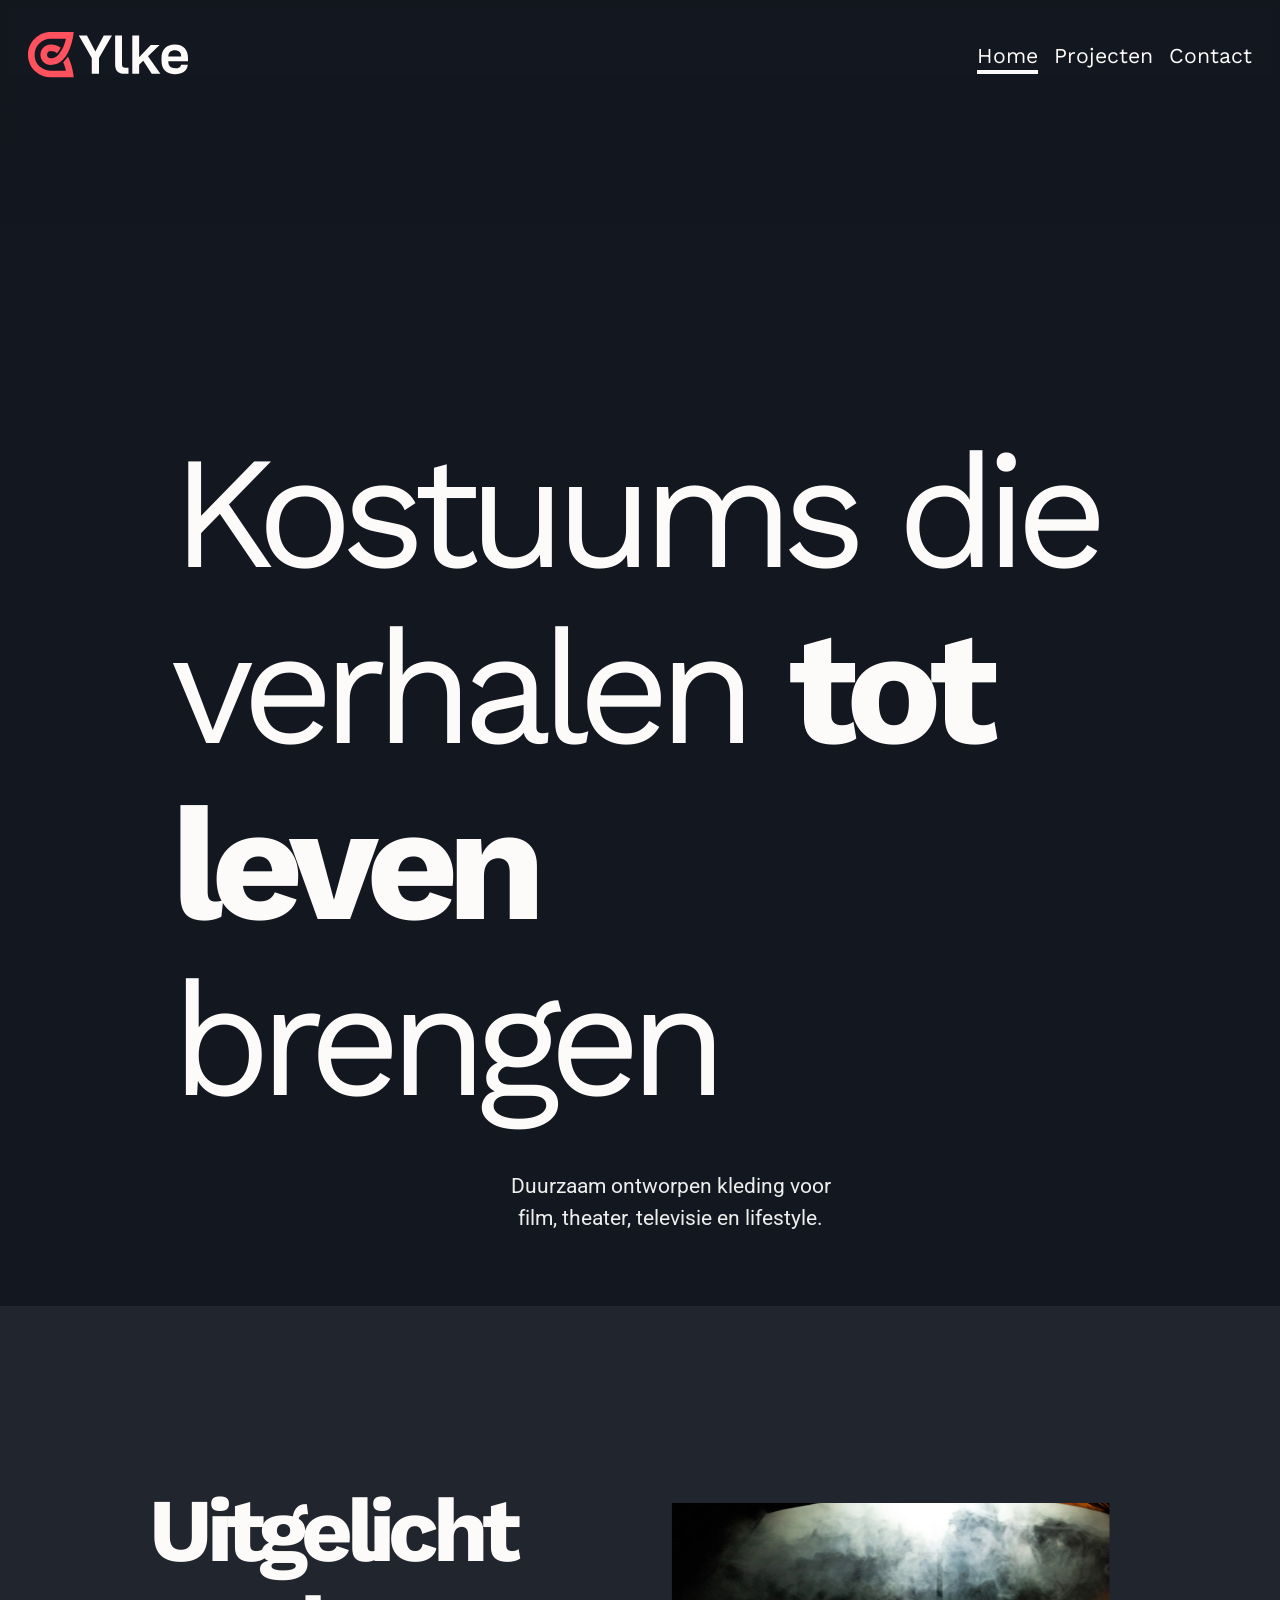
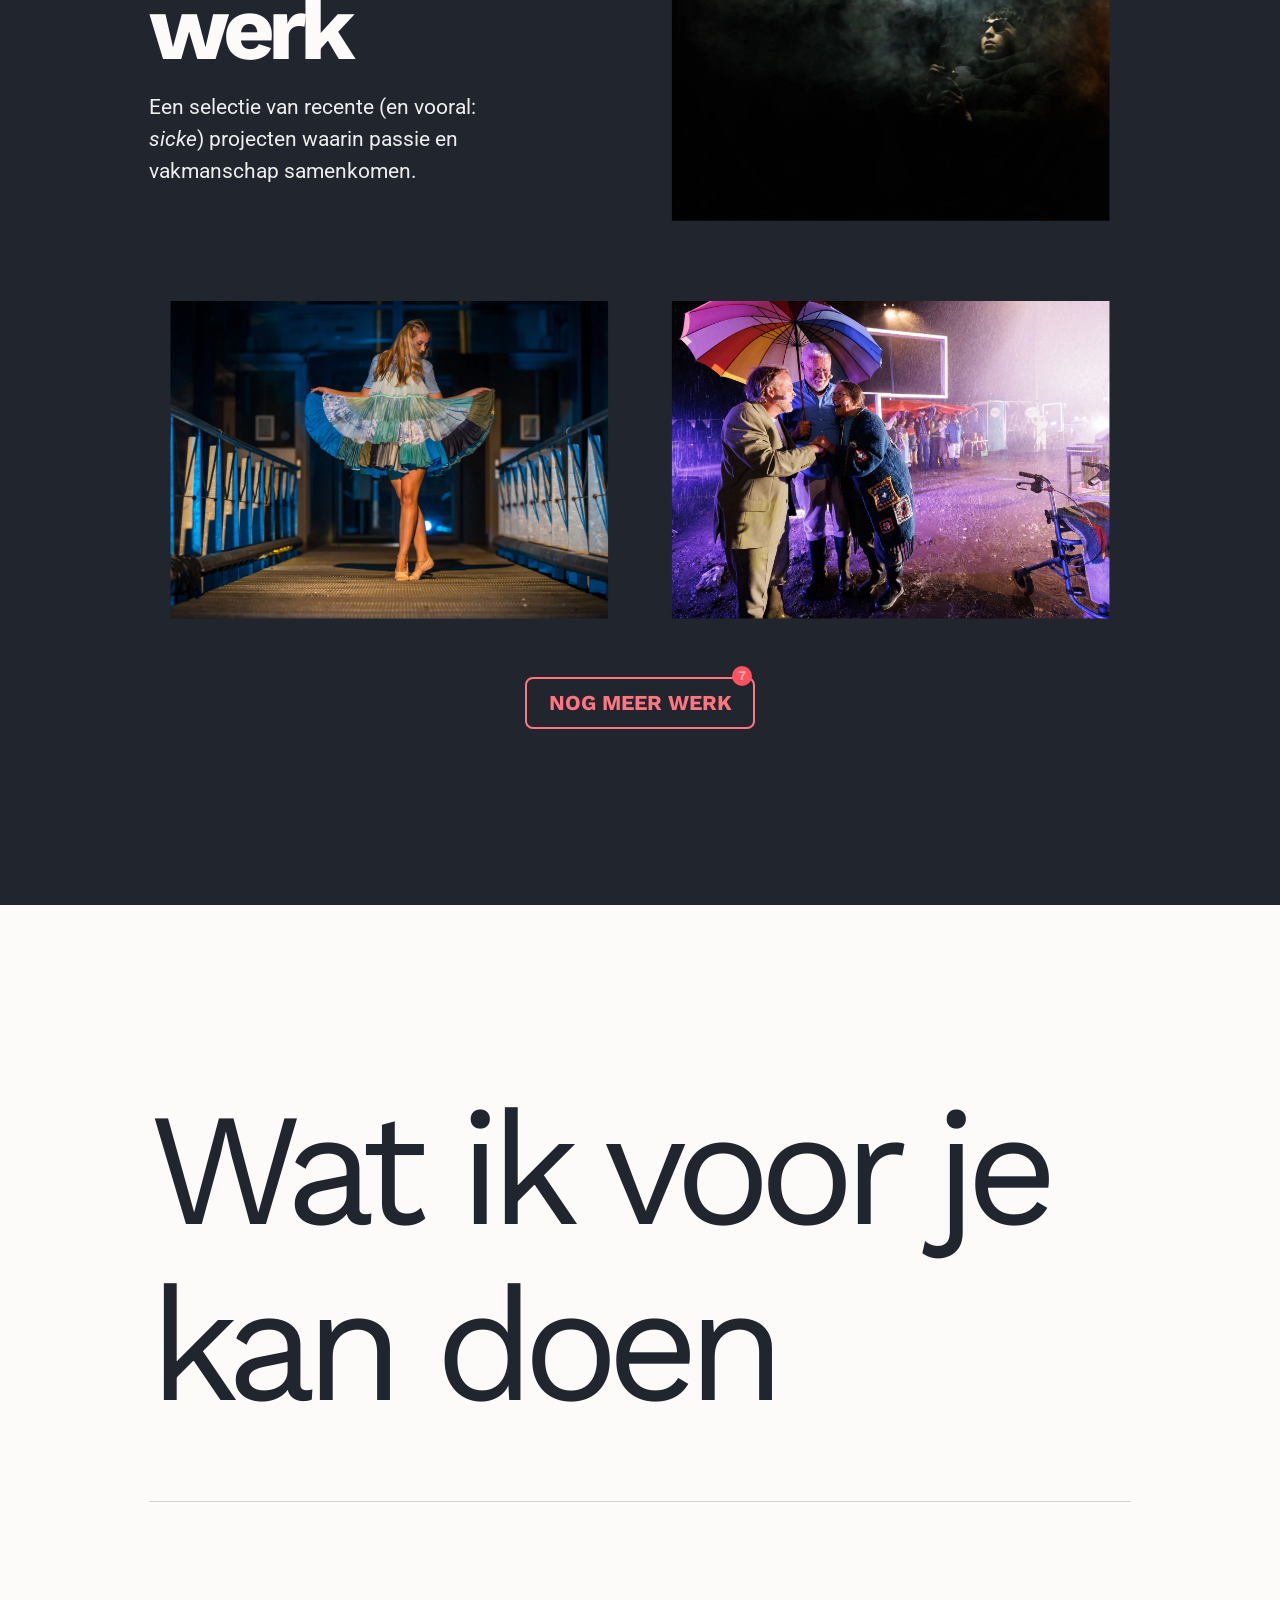
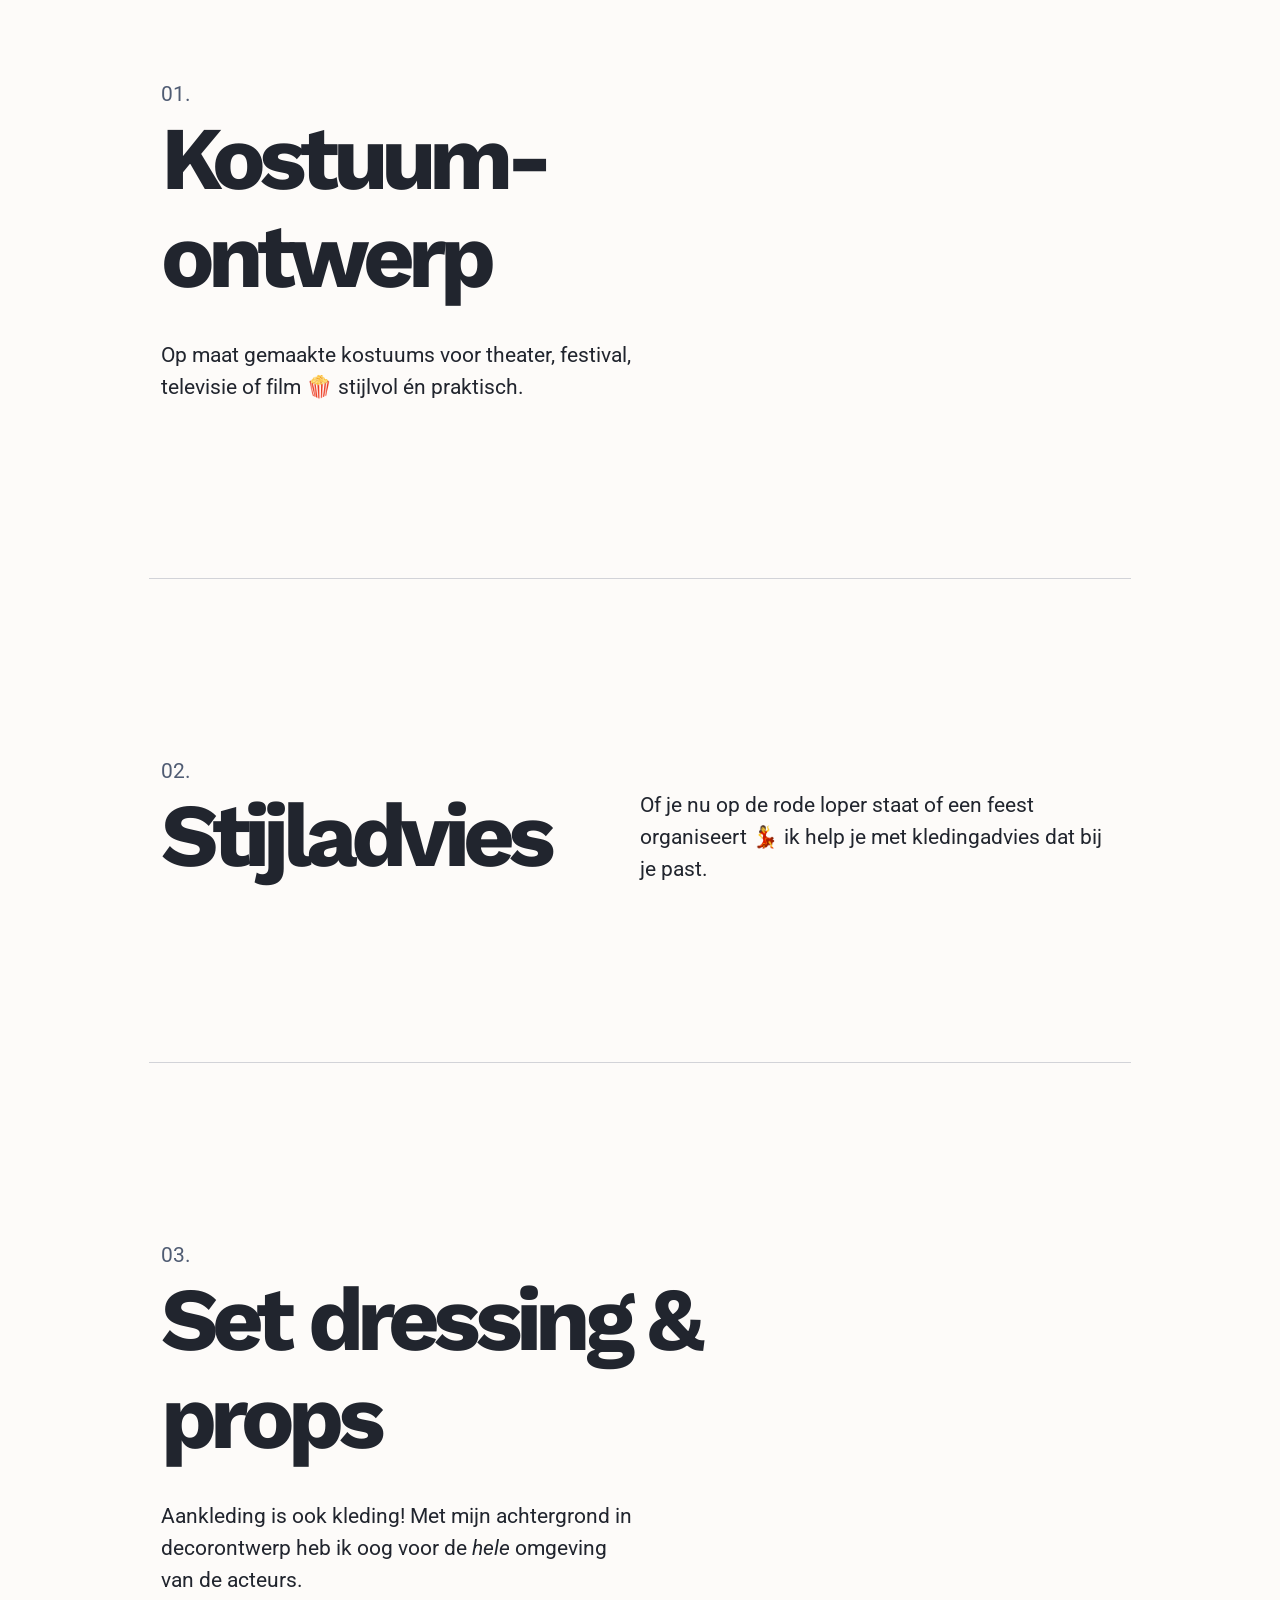
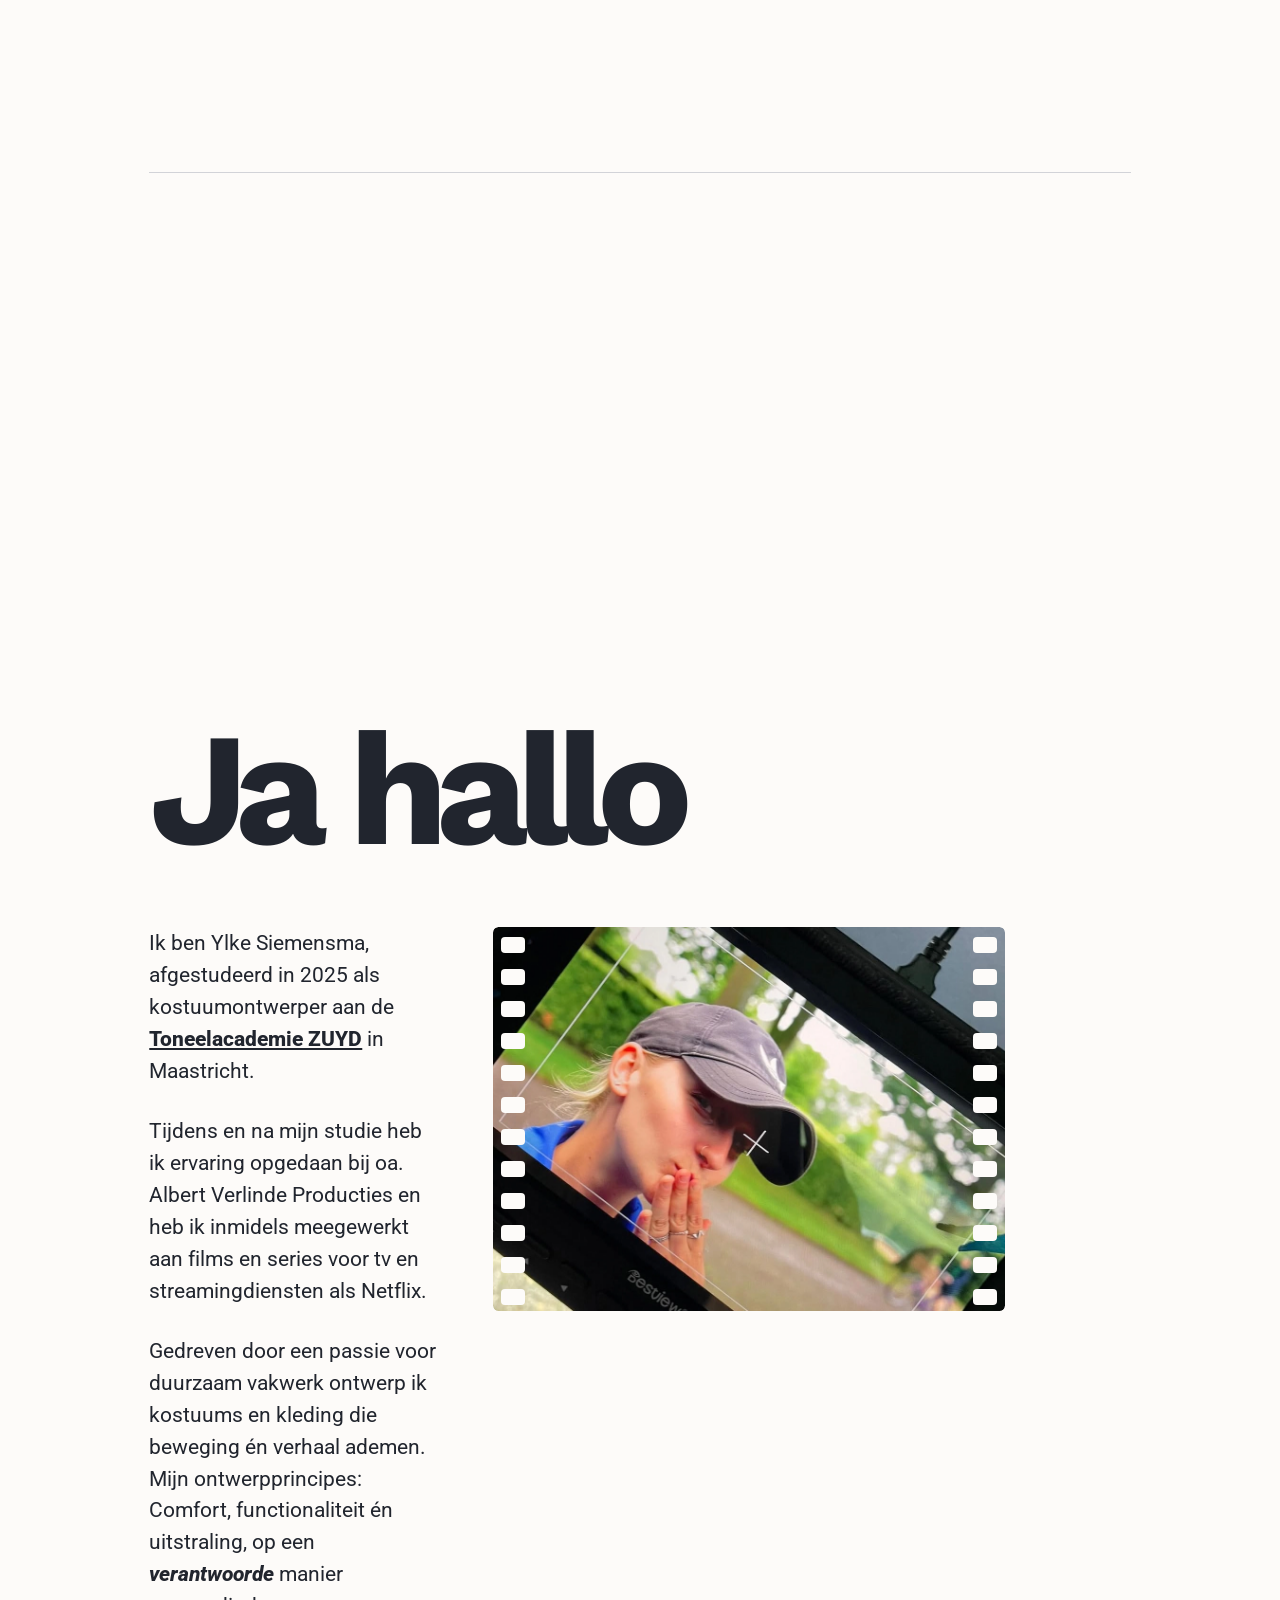
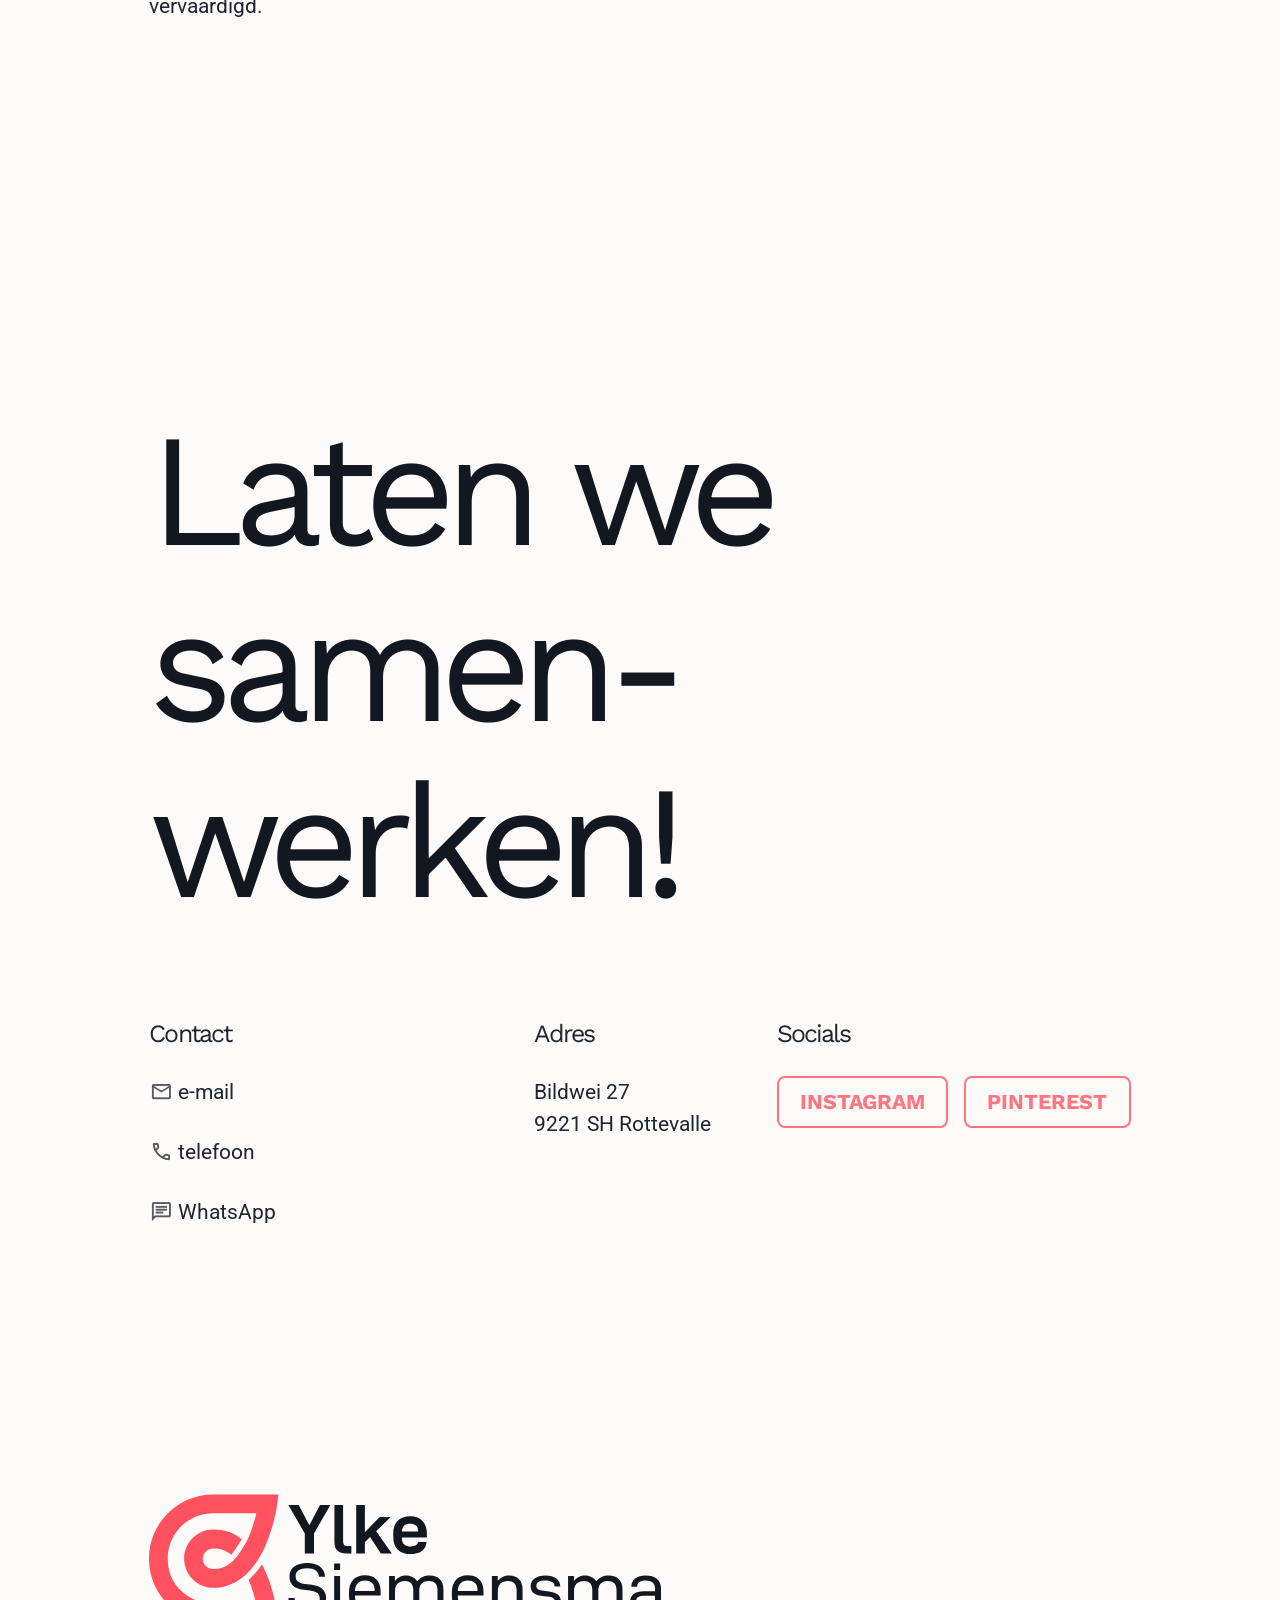
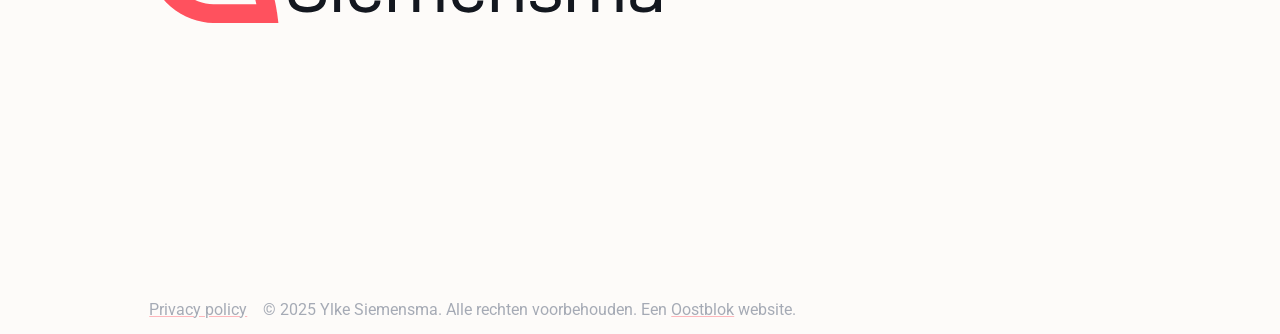
==== commit 5ea7cf8d: "Minor tweaks n fixes" ====
--- a/index.html
+++ b/index.html
@@ -45,7 +45,7 @@
       
     
 
-    <link rel="stylesheet" media="print" href="/fonts/fonts.css?dfcb-c067-084d" onload="this.media='all'" />
+    <link rel="stylesheet" media="print" href="/fonts/fonts.css?25bf-834b-7309" onload="this.media='all'" />
 
     
     
@@ -69,7 +69,7 @@
 
       </a>
       <nav class="[ nav ] [ font-sans ]" aria-label="Primary">
-        <ul class="nav__list">
+        <ul class="nav__list text-400 md:text-500">
           
           <li>
             <a href="/"  aria-current="page">Home</a>
@@ -354,7 +354,7 @@
 <article class="[ cta ]">
   <div class="wrapper">
     <div class="[ cta__inner ] [ flow ]">
-      <h2 class="[ cta__heading ] [ headline text-900 md:text-major lg:text-jumbo weight-normal color-dark-shade ]" data-highlight="secondary">Laten we samen&shy;werken!</h2>
+      <h2 class="[ cta__heading ] [ headline text-800 md:text-major lg:text-jumbo weight-normal color-dark-shade ]" data-highlight="secondary">Laten we samen&shy;werken!</h2>
       
 
       
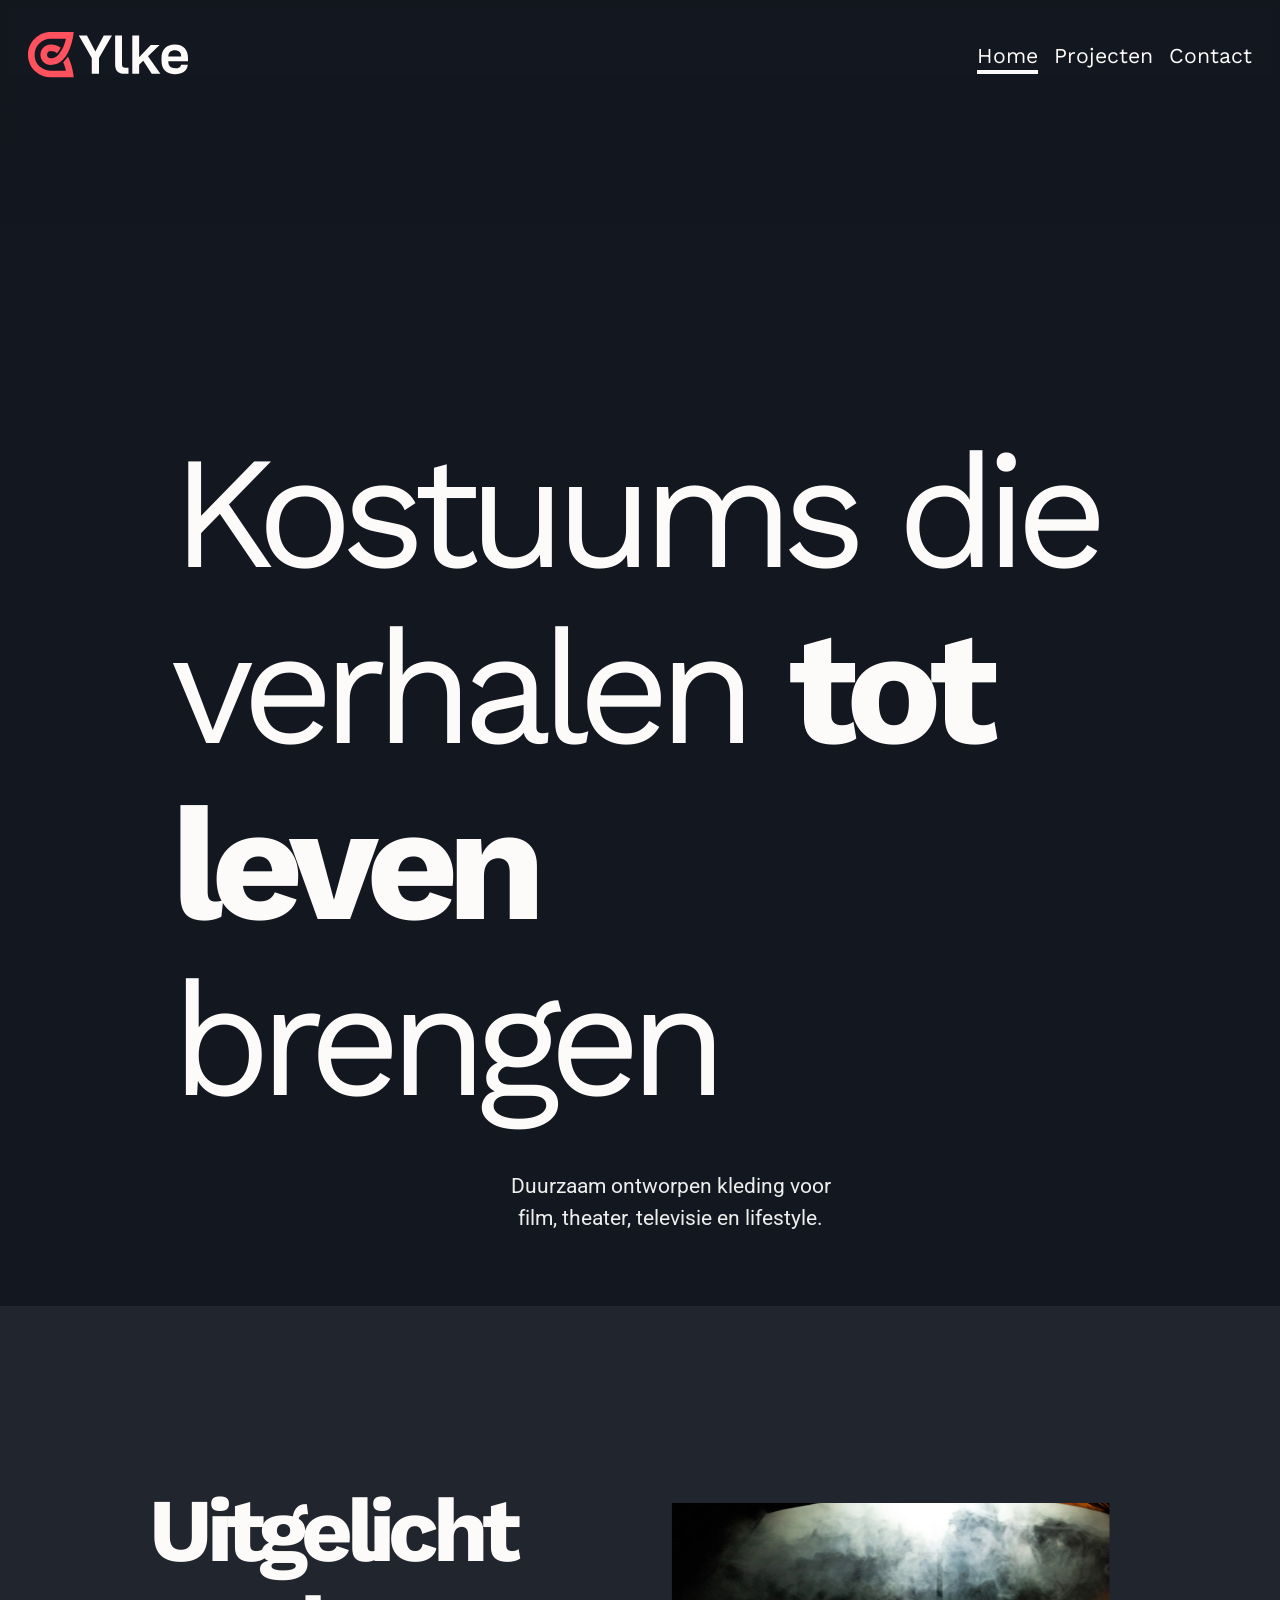
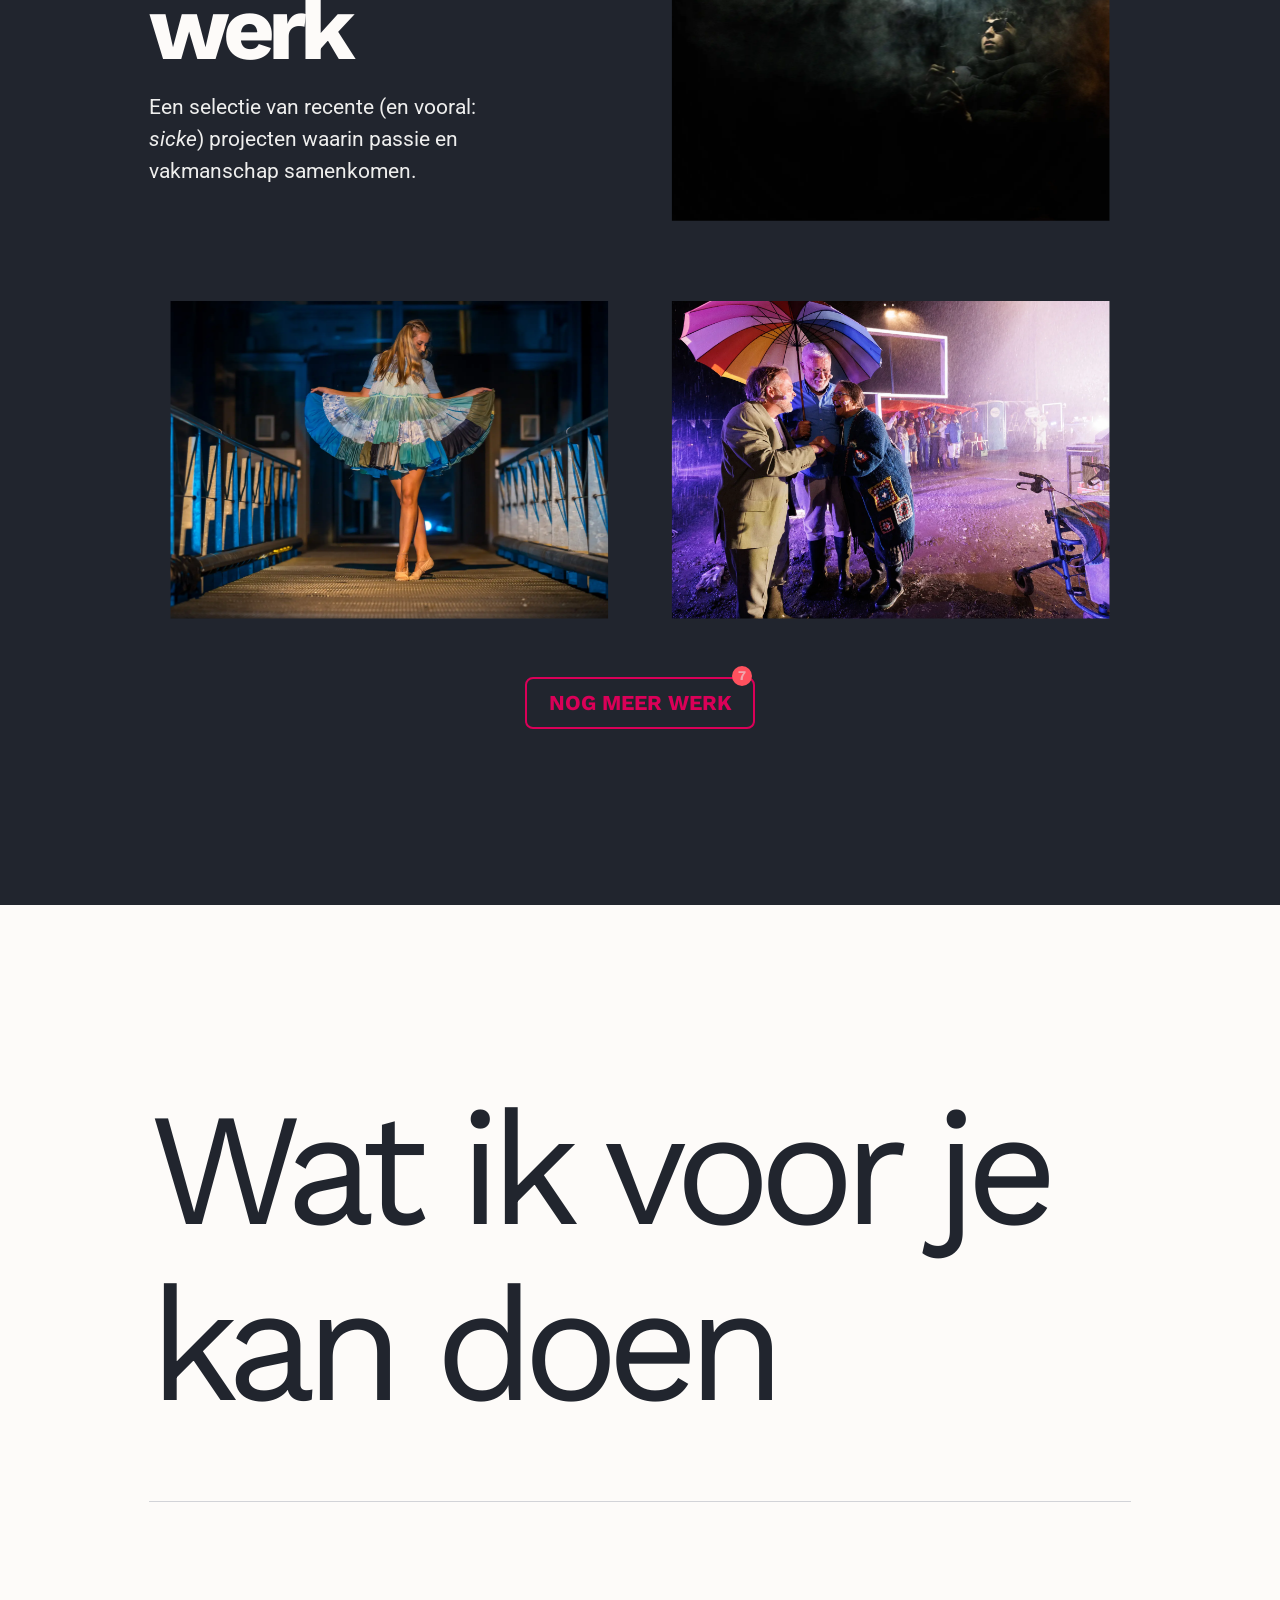
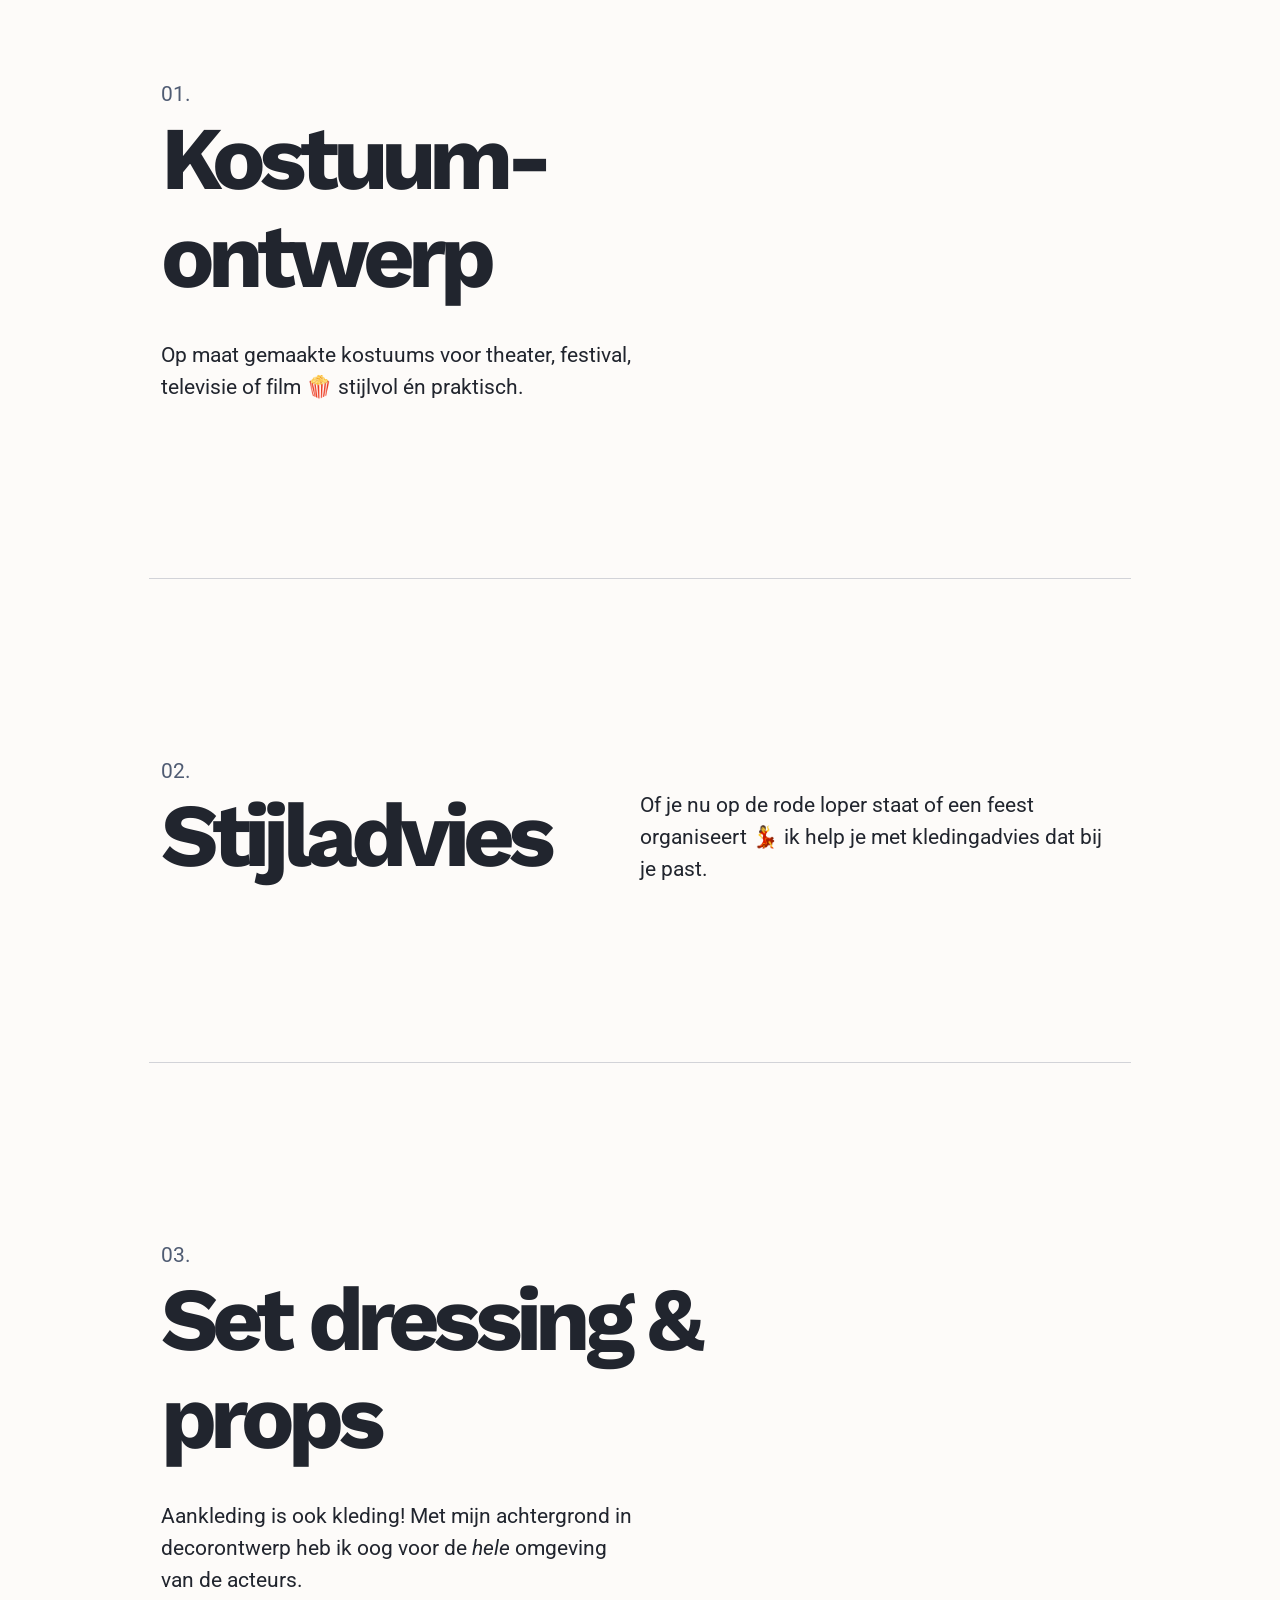
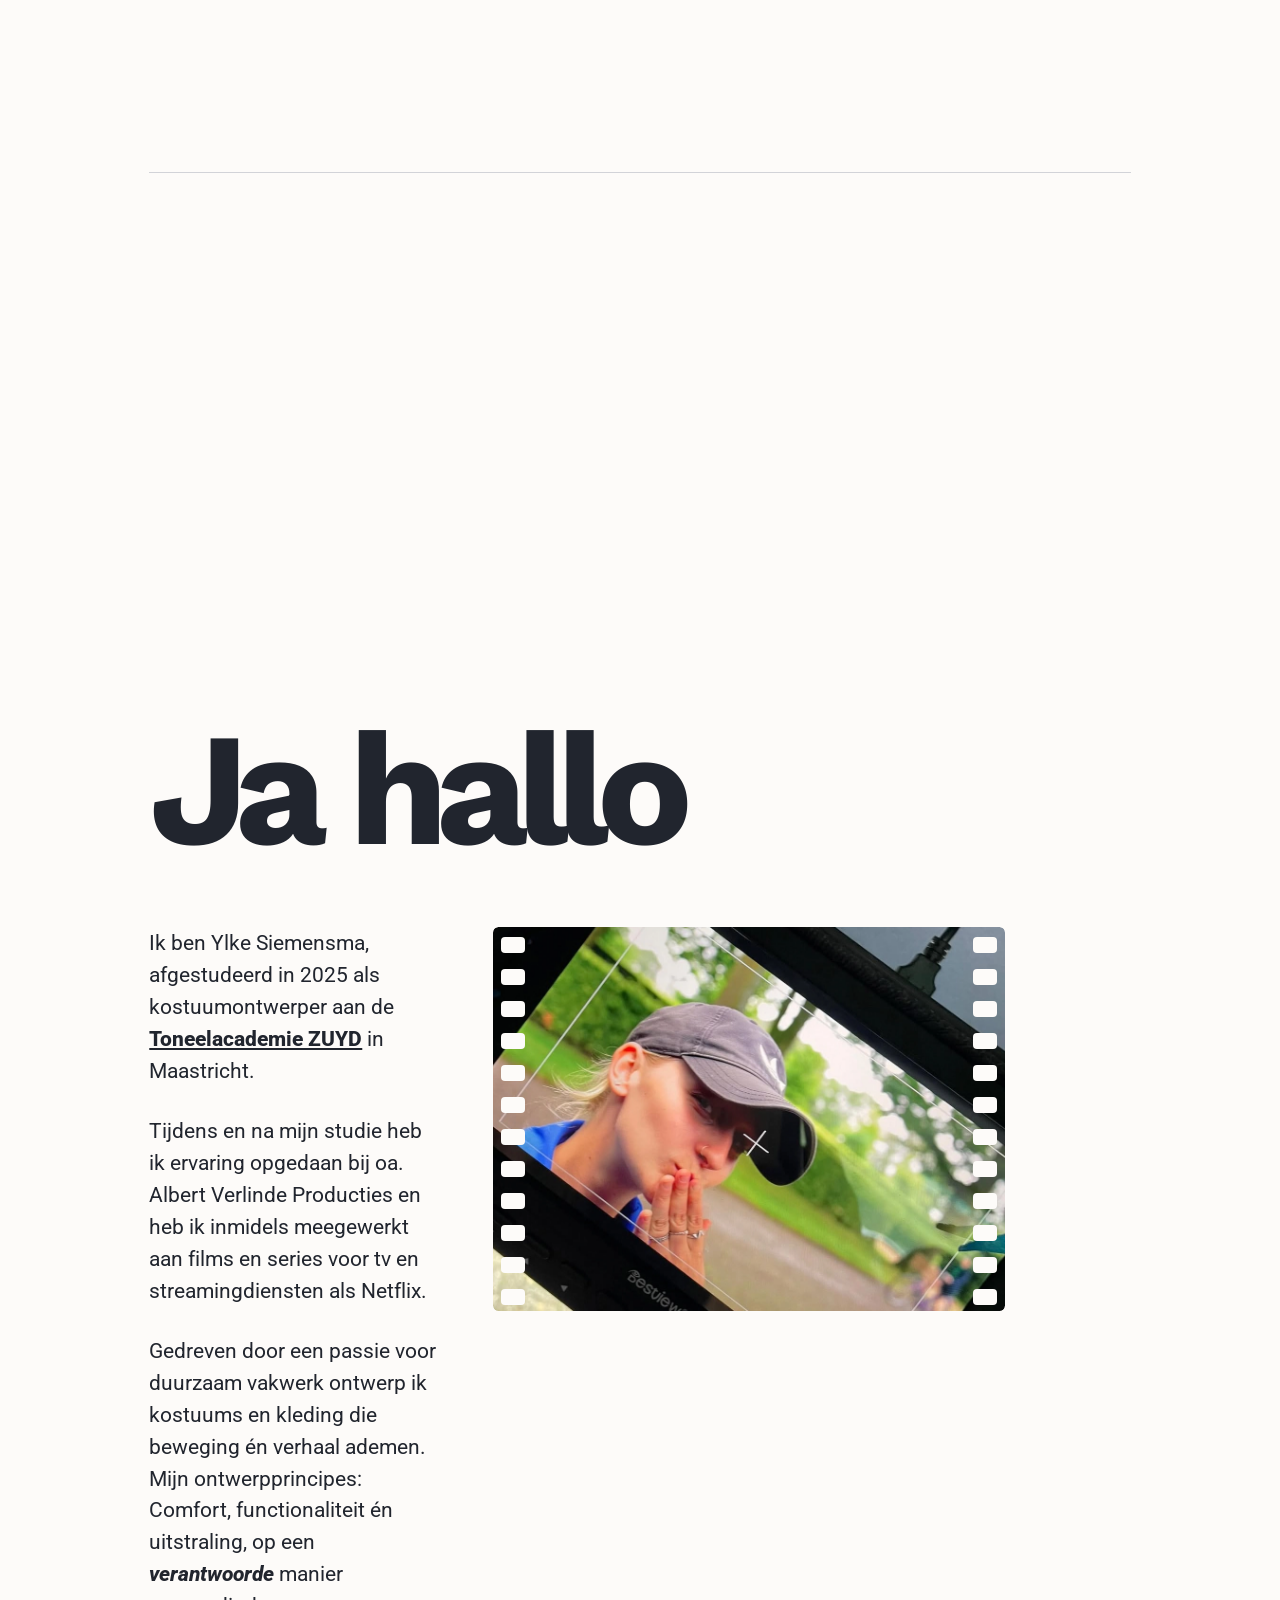
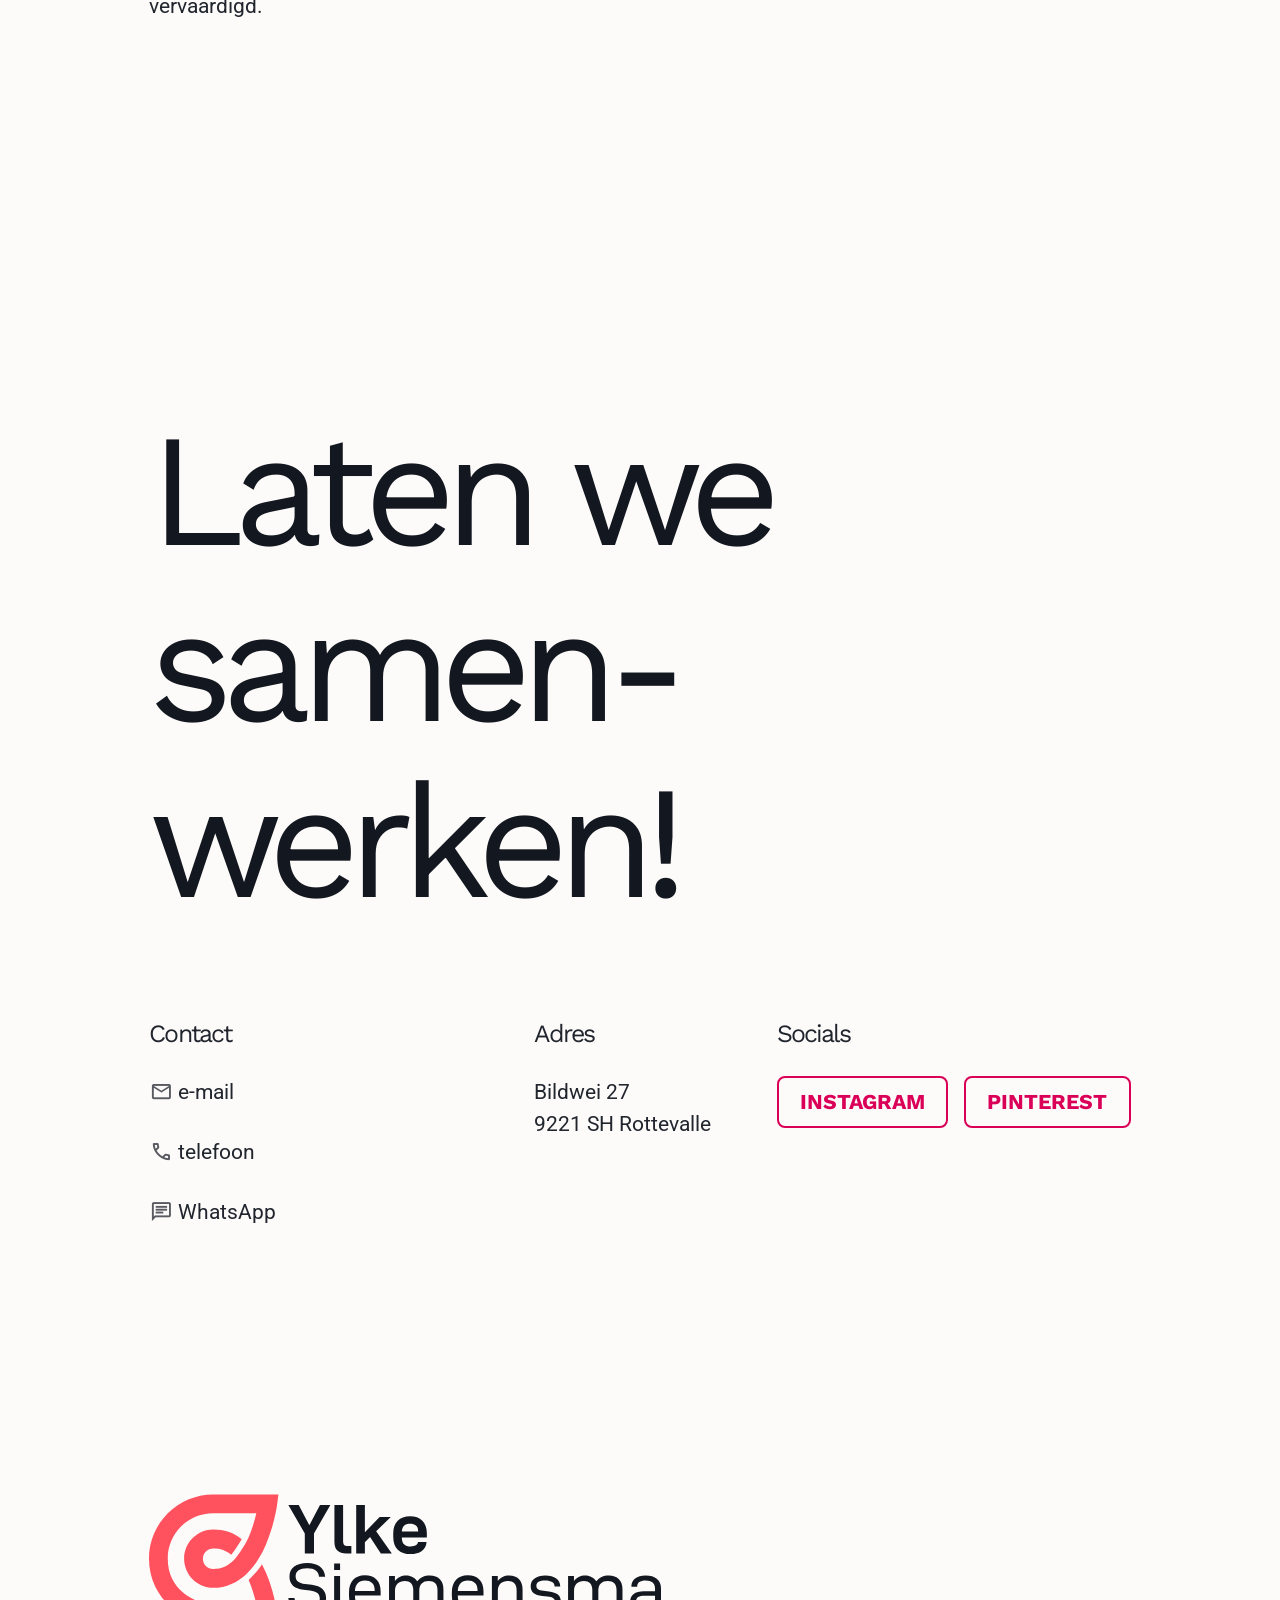
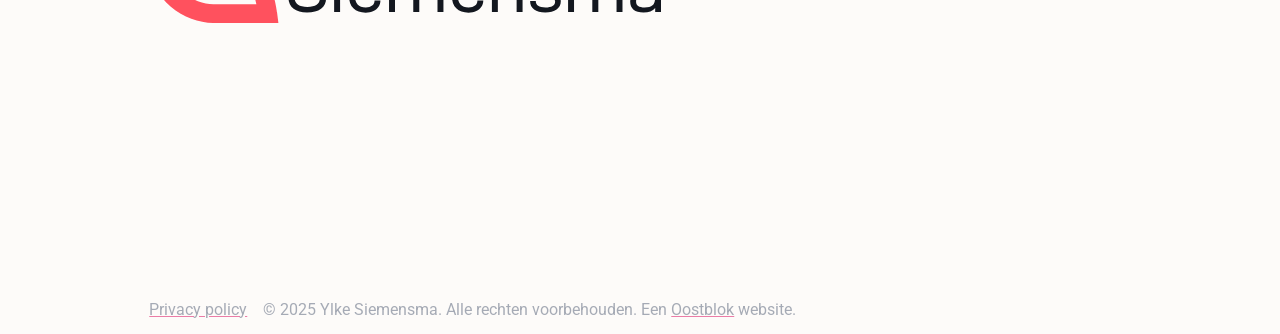
==== commit 0c299854: "Various Pagespeed optimizations" ====
--- a/index.html
+++ b/index.html
@@ -1,100 +1,66 @@
-
 <!DOCTYPE html>
 <html lang="en">
-  <head>
-    <meta charset="UTF-8"/>
-    <meta name="viewport" content="width=device-width, initial-scale=1.0"/>
-    <meta http-equiv="X-UA-Compatible" content="ie=edge" />
-    
-
-
- 
-  
-
-
-
-
-
-
-
-
-
-  
-
-
-
-<title>Ylke Siemensma</title>
-<link rel="canonical" href="https://ylke.nl/" />
-
-<meta property="og:site_name" content="Ylke Siemensma" />
-<meta property="og:title" content="Ylke Siemensma" />
-<meta property="og:type" content="website" />
-<meta property="og:url" content="https://ylke.nl/" />
-
-
-
-
-
-<link rel="icon" href="/images/meta/favicon.svg" type="image/svg+xml" />
-    <link rel="stylesheet" href="/css/style.css" />
-
-    
-    
-      
-        <link rel="stylesheet" href="css/home.css" fetchpriority="high" />
-      
-    
-
-    <link rel="stylesheet" media="print" href="/fonts/fonts.css?25bf-834b-7309" onload="this.media='all'" />
-
-    
-    
-    <link 
-      rel="stylesheet" 
-      href="https://fonts.googleapis.com/css2?family=Material+Symbols+Outlined:opsz,wght,FILL,GRAD@20..48,100..700,1,0" />
+  <head> 
+  <title>Ylke Siemensma</title>
+  <meta charset="UTF-8"/>
+  <meta name="viewport" content="width=device-width, initial-scale=1.0"/>
+  <meta http-equiv="X-UA-Compatible" content="ie=edge" />
+  <link rel="canonical" href="https://ylke.nl/" />
+  <meta property="og:site_name" content="Ylke Siemensma" />
+  <meta property="og:title" content="Ylke Siemensma" />
+  <meta property="og:type" content="website" />
+  <meta property="og:url" content="https://ylke.nl/" />
+  <meta name="twitter:card" content="summary_large_image" />
+  <meta property="og:image" content="https://ylke.nl/images/meta/social-share.webp" />
+  <meta name="twitter:image" content="https://ylke.nl/images/meta/social-share.webp" />
+  <meta property="og:image:alt" content="Page image for Ylke Siemensma" />
+  <meta name="twitter:image:alt" content="Page image for Ylke Siemensma" />
+  <meta name="description" content="Duurzaam ontworpen kleding voor film, theater, televisie en lifestyle." />
+  <meta name="twitter:description" content="Duurzaam ontworpen kleding voor film, theater, televisie en lifestyle." />
+  <meta property="og:description" content="Duurzaam ontworpen kleding voor film, theater, televisie en lifestyle." />
+  <link rel="icon" href="/images/meta/favicon.svg" type="image/svg+xml" />
+  <link rel="icon" href="http://localhost:8080/images/meta/favicon-local.svg" type="image/svg+xml" />  <link rel="stylesheet" href="/css/style.css" rel="preconnect" />
+  
+  <link rel="stylesheet" href="css/home.css" fetchpriority="high" />
+  <link rel="stylesheet" media="print" href="/fonts/fonts.css?e797-cf82-a4d1" onload="this.media='all'" />
+  
+  <link rel="stylesheet" rel="preconnect" href="https://fonts.googleapis.com/css2?family=Material+Symbols+Outlined:opsz,wght,FILL,GRAD@20..48,100..700,1,0" />
   </head>
   <body class="font-base">
     <div class="site-wrap">
       <a class="[ skip-link ] [ button ]" href="#main-content">Skip to content</a>
-<header role="banner" class="site-head">
-  <div style="padding-inline: var(--flow-space, 2rem)">
-    <div class="inner">
-      <a href="/" aria-label="Ylke Siemensma - home" class="brand">
-        <svg aria-hidden="true" focusable="false" width="480" height="138" style="max-width: 100%" viewBox="0 0 480.00002 138.00001" version="1.1" id="svg5" inkscape:version="1.4.2 (ebf0e940d0, 2025-05-08)" sodipodi:docname="brand.svg" xmlns:inkscape="http://www.inkscape.org/namespaces/inkscape" xmlns:sodipodi="http://sodipodi.sourceforge.net/DTD/sodipodi-0.dtd" xmlns="http://www.w3.org/2000/svg" xmlns:svg="http://www.w3.org/2000/svg">
-  <g inkscape:label="#logo" inkscape:groupmode="layer" id="logo">
-    <path id="icon" style="paint-order:stroke fill markers" d="m 68.061689,57.126076 c -5.989579,0.004 -10.935859,4.740114 -10.935859,10.931948 0,6.155023 4.777495,10.931987 10.932494,10.931987 9.017102,0 15.840353,-3.37277 21.998484,-9.530917 1.676619,-1.676619 11.151262,-14.037275 15.448642,-23.966115 4.01903,-9.285695 6.63431,-18.608201 8.25826,-25.591491 h -45.705378 -1.3e-4 c -26.714471,0 -48.156947,21.441974 -48.156947,48.156536 0,16.26855 6.671646,27.728662 16.147473,35.839806 9.475823,8.11111 22.060418,12.31677 32.009474,12.31677 h 45.754168 c -1.59539,-6.98313 -4.17678,-16.311807 -8.17974,-25.609483 4.69472,-4.55942 9.81913,-9.777325 14.02314,-16.790032 1.56499,2.961207 2.97831,5.95195 4.25634,8.920433 9.16792,21.294292 11.79063,42.150732 11.79063,42.150732 l 1.45546,11.2298 h -69.099868 c -15.188269,0 -31.657567,-5.72037 -44.951008,-17.09935 -13.2934448,-11.37894 -23.107324,-28.972683 -23.107324,-50.958676 0,-37.469849 30.588614,-68.058024 68.058332,-68.058024 h 69.151468 l -1.51323,11.27412 c 0,0 -2.71766,20.845644 -11.92749,42.124361 -2.10341,4.859838 -4.56979,9.777246 -7.46294,14.528312 -4.20401,7.012707 -8.76968,12.217367 -13.4644,16.776826 -8.902557,8.233519 -20.768729,14.187841 -34.783538,14.187841 -16.910983,0 -30.833887,-13.922414 -30.833887,-30.833436 0,-17.041225 14.051066,-30.824857 30.828276,-30.833437 h 0.0028 0.0028 c 11.322935,0 20.48424,3.073617 29.41067,9.616362 l 0.632437,0.463557 c -3.818531,7.611528 -8.402026,13.811586 -10.904915,16.575769 -5.592899,-4.687606 -11.18316,-6.753369 -19.13484,-6.754199 z" sodipodi:nodetypes="cssssccsssscccsccssssccsccssscsscccc" />
-    <path id="wordmark" style="paint-order:fill markers stroke" d="m 213.02891,77.904424 38.75392,-67.334615 h -24.511 l -25.17349,48.048633 -25.17348,-48.048633 h -24.51103 l 38.91954,67.500838 v 47.217363 h 21.69554 z m 55.31546,40.566996 c 4.63719,4.65522 11.92426,6.81659 21.69557,6.81659 h 11.42742 v -17.78962 h -7.78388 c -4.4716,0 -7.61829,-0.83131 -9.27447,-2.4939 -1.65613,-1.66258 -2.4842,-4.65522 -2.4842,-8.97792 v -85.456761 h -20.53629 v 86.786819 c 0,9.476712 2.31861,16.459562 6.95585,21.114792 z m 77.34205,-31.921598 25.50471,38.738188 h 26.00159 l -37.09779,-52.703858 34.61353,-33.750439 h -26.3328 l -34.94476,36.576817 v -64.840721 h -20.53629 v 114.718201 h 20.53629 v -26.767586 z m 75.189,-12.968137 c 0.66248,-12.303087 7.12148,-18.620933 19.37696,-18.620933 5.79652,0 10.43379,1.496321 13.91166,4.489001 3.47794,2.992641 5.29967,7.31534 5.29967,12.968136 v 1.163796 h -30.93153 z m 7.65676,14.131972 h 51.46782 v -9.975495 c 0,-12.968176 -3.64353,-22.943672 -10.59938,-29.926487 -7.12144,-6.982855 -16.89272,-10.474282 -29.14824,-10.474282 -12.42111,0 -22.19239,3.657689 -29.1482,10.640544 -7.12148,6.982815 -10.59938,17.124573 -10.59938,30.258972 v 7.481641 c 0,13.466923 3.4779,23.60868 10.76493,30.59154 7.28707,6.98281 17.22398,10.47424 29.97635,10.47424 11.09623,0 20.03944,-2.49386 26.82962,-7.4816 6.79026,-4.98775 10.43379,-11.80434 11.09623,-20.117257 v -0.997573 h -20.03944 l -0.16559,0.498787 c -0.49685,3.325163 -2.31862,5.819063 -5.29967,7.481643 -2.98106,1.82884 -6.95585,2.66011 -11.59308,2.66011 -14.24288,0 -21.19873,-6.81659 -21.19873,-20.782258 v -0.332525 z" aria-label="Ylke" sodipodi:nodetypes="ccccccccccssccsssccssccccccccccccccssscccccscscssssscccccsscc" />
-  </g>
-</svg>
-
-      </a>
-      <nav class="[ nav ] [ font-sans ]" aria-label="Primary">
-        <ul class="nav__list text-400 md:text-500">
-          
-          <li>
-            <a href="/"  aria-current="page">Home</a>
-          </li>
-          
-          <li>
-            <a href="/werk" >Projecten</a>
-          </li>
-          
-          <li>
-            <a href="#contact" >Contact</a>
-          </li>
-          
-        </ul>
-      </nav>
-    </div>
-  </div>
-</header>
-
-
+      <header role="banner" class="site-head">
+        <div style="padding-inline: var(--flow-space, 2rem)">
+          <div class="inner">
+            <a href="/" aria-label="Ylke Siemensma - home" class="brand">
+               <svg aria-hidden="true" focusable="false" width="480" height="138" style="max-width: 100%" viewBox="0 0 480.00002 138.00001" version="1.1" id="brand-svg" xmlns="http://www.w3.org/2000/svg" xmlns:svg="http://www.w3.org/2000/svg">
+               <defs id="defs1" />
+               <g id="logo">
+                  <path id="icon" style="paint-order:stroke fill markers" d="m 68.061689,57.126076 c -5.989579,0.004 -10.935859,4.740114 -10.935859,10.931948 0,6.155023 4.777495,10.931987 10.932494,10.931987 9.017102,0 15.840353,-3.37277 21.998484,-9.530917 1.676619,-1.676619 11.151262,-14.037275 15.448642,-23.966115 4.01903,-9.285695 6.63431,-18.608201 8.25826,-25.591491 h -45.705378 -1.3e-4 c -26.714471,0 -48.156947,21.441974 -48.156947,48.156536 0,16.26855 6.671646,27.728662 16.147473,35.839806 9.475823,8.11111 22.060418,12.31677 32.009474,12.31677 h 45.754168 c -1.59539,-6.98313 -4.17678,-16.311807 -8.17974,-25.609483 4.69472,-4.55942 9.81913,-9.777325 14.02314,-16.790032 1.56499,2.961207 2.97831,5.95195 4.25634,8.920433 9.16792,21.294292 11.79063,42.150732 11.79063,42.150732 l 1.45546,11.2298 h -69.099868 c -15.188269,0 -31.657567,-5.72037 -44.951008,-17.09935 -13.2934448,-11.37894 -23.107324,-28.972683 -23.107324,-50.958676 0,-37.469849 30.588614,-68.058024 68.058332,-68.058024 h 69.151468 l -1.51323,11.27412 c 0,0 -2.71766,20.845644 -11.92749,42.124361 -2.10341,4.859838 -4.56979,9.777246 -7.46294,14.528312 -4.20401,7.012707 -8.76968,12.217367 -13.4644,16.776826 -8.902557,8.233519 -20.768729,14.187841 -34.783538,14.187841 -16.910983,0 -30.833887,-13.922414 -30.833887,-30.833436 0,-17.041225 14.051066,-30.824857 30.828276,-30.833437 h 0.0028 0.0028 c 11.322935,0 20.48424,3.073617 29.41067,9.616362 l 0.632437,0.463557 c -3.818531,7.611528 -8.402026,13.811586 -10.904915,16.575769 -5.592899,-4.687606 -11.18316,-6.753369 -19.13484,-6.754199 z" />
+                  <path id="wordmark" style="paint-order:fill markers stroke" d="m 213.02891,77.904424 38.75392,-67.334615 h -24.511 l -25.17349,48.048633 -25.17348,-48.048633 h -24.51103 l 38.91954,67.500838 v 47.217363 h 21.69554 z m 55.31546,40.566996 c 4.63719,4.65522 11.92426,6.81659 21.69557,6.81659 h 11.42742 v -17.78962 h -7.78388 c -4.4716,0 -7.61829,-0.83131 -9.27447,-2.4939 -1.65613,-1.66258 -2.4842,-4.65522 -2.4842,-8.97792 v -85.456761 h -20.53629 v 86.786819 c 0,9.476712 2.31861,16.459562 6.95585,21.114792 z m 77.34205,-31.921598 25.50471,38.738188 h 26.00159 l -37.09779,-52.703858 34.61353,-33.750439 h -26.3328 l -34.94476,36.576817 v -64.840721 h -20.53629 v 114.718201 h 20.53629 v -26.767586 z m 75.189,-12.968137 c 0.66248,-12.303087 7.12148,-18.620933 19.37696,-18.620933 5.79652,0 10.43379,1.496321 13.91166,4.489001 3.47794,2.992641 5.29967,7.31534 5.29967,12.968136 v 1.163796 h -30.93153 z m 7.65676,14.131972 h 51.46782 v -9.975495 c 0,-12.968176 -3.64353,-22.943672 -10.59938,-29.926487 -7.12144,-6.982855 -16.89272,-10.474282 -29.14824,-10.474282 -12.42111,0 -22.19239,3.657689 -29.1482,10.640544 -7.12148,6.982815 -10.59938,17.124573 -10.59938,30.258972 v 7.481641 c 0,13.466923 3.4779,23.60868 10.76493,30.59154 7.28707,6.98281 17.22398,10.47424 29.97635,10.47424 11.09623,0 20.03944,-2.49386 26.82962,-7.4816 6.79026,-4.98775 10.43379,-11.80434 11.09623,-20.117257 v -0.997573 h -20.03944 l -0.16559,0.498787 c -0.49685,3.325163 -2.31862,5.819063 -5.29967,7.481643 -2.98106,1.82884 -6.95585,2.66011 -11.59308,2.66011 -14.24288,0 -21.19873,-6.81659 -21.19873,-20.782258 v -0.332525 z" />
+               </g>
+               </svg>
+            </a>
+            <nav class="[ nav ] [ font-sans ]" aria-label="Primary">
+              <ul class="nav__list text-400 md:text-500">
+                <li>
+                  <a href="/"  aria-current="page">Home</a>
+                </li>
+                <li>
+                  <a href="/werk" >Projecten</a>
+                </li>
+                <li>
+                  <a href="#contact" >Contact</a>
+                </li>
+              </ul>
+            </nav>
+          </div>
+        </div>
+      </header>
       <main tabindex="-1" id="main-content">
-        
 <header class="hero bg-dark-shade">
   
-  <div class="[ intro__media ]">
+<div class="[ intro__media ]">
 <!--
   <img
     class="[ intro__image ] [ radius ]"
@@ -104,42 +70,34 @@
 -->
   
   <div class="teaser-slideshow" style="--items: 7">
-    
     <figure class="heemwei" style="--slide-index:0">
-      <img class="" src="/images/werk/heemwei/poster.webp" />
+      <img class="" src="/images/werk/heemwei/poster.webp" alt="Heemwei poster (slidehow image)"/>
       <!-- <figcaption>Heemwei</figcaption> -->
     </figure>
-    
     <figure class="the-crucible" style="--slide-index:1">
-      <img class="" src="/images/werk/the-crucible/poster.webp" />
+      <img class="" src="/images/werk/the-crucible/poster.webp" alt="The Crucible poster (slidehow image)"/>
       <!-- <figcaption>The Crucible</figcaption> -->
     </figure>
-    
     <figure class="last-supper" style="--slide-index:2">
-      <img class="" src="/images/werk/last-supper/poster.webp" />
+      <img class="" src="/images/werk/last-supper/poster.webp" alt="Last Supper poster (slidehow image)"/>
       <!-- <figcaption>Last Supper</figcaption> -->
     </figure>
-    
     <figure class="beckett-vs-pinter" style="--slide-index:3">
-      <img class="" src="/images/werk/beckett-vs-pinter/poster.webp" />
+      <img class="" src="/images/werk/beckett-vs-pinter/poster.webp" alt="Beckett vs Pinter poster (slidehow image)"/>
       <!-- <figcaption>Beckett vs Pinter</figcaption> -->
     </figure>
-    
     <figure class="kikkers" style="--slide-index:4">
-      <img class="" src="/images/werk/kikkers/poster.webp" />
+      <img class="" src="/images/werk/kikkers/poster.webp" alt="Kikkers poster (slidehow image)"/>
       <!-- <figcaption>Kikkers</figcaption> -->
     </figure>
-    
     <figure class="floed" style="--slide-index:5">
-      <img class="" src="/images/werk/floed/poster.webp" />
+      <img class="" src="/images/werk/floed/poster.webp" alt="Floed poster (slidehow image)"/>
       <!-- <figcaption>Floed</figcaption> -->
     </figure>
-    
     <figure class="rottevalle" style="--slide-index:6">
-      <img class="" src="/images/werk/rottevalle/poster.webp" />
+      <img class="" src="/images/werk/rottevalle/poster.webp" alt="Rottevalle poster (slidehow image)"/>
       <!-- <figcaption>Rottevalle</figcaption> -->
     </figure>
-    
   </div>
   
   <a href="/werk" class="button" data-variant="ghost">Bekijk projecten</a>
@@ -191,94 +149,40 @@
       <p class="intro__summary color-light">Duurzaam ontworpen kleding voor film, theater, televisie en lifestyle.</p>
     </div>
   </article>
-</div>
-  
+</div>  
 </header>
 
 <article class="[ featured-work ][ bg-dark-shade panel ]">
   <div class="[ wrapper ][ flow ]">
     <div class="[ featured-work__inner ][ flow ]">
       <div class="[ featured-work__intro ][ flow flow-space-300 ]">
-        <h2
-          class="[ featured-work__heading ][ color-light-glare ][ lg:measure-micro ][ text-800 md:text-900 lg:text-major ]"
-          data-highlight="dark"
-        >
+        <h2 class="[ featured-work__heading ][ color-light-glare ][ lg:measure-micro ][ text-800 md:text-900 lg:text-major ]" data-highlight="dark">
           Uitgelicht werk
         </h2>
         <p class="[ featured-work__summary ][ color-light ][ measure-compact ]">
           Een selectie van recente (en vooral: <em>sicke</em>) projecten waarin passie en vakmanschap samenkomen.
         </p>
       </div>
-      
-      
-      <a
-        href="/werk/rottevalle/"
-        aria-label="Bekijk 'Rottevalle'"
-        class="[ featured-work__item ] [ frame ]"
-        data-frame="quaternary"
-      >
-        <img
-          src="images/werk/rottevalle/poster.webp"
-          alt=" poster image"
-          loading="lazy"
-          style="aspect-ratio: 4/3; object-fit: cover;"
-        />
+      <a href="/werk/rottevalle/" aria-label="Bekijk 'Rottevalle'" class="[ featured-work__item ]">
+        <img src="images/werk/rottevalle/poster.webp" alt="Rottevalle poster image" loading="lazy" style="aspect-ratio: 4/3; object-fit: cover;" />
       </a>
-      
-      <a
-        href="/werk/floed/"
-        aria-label="Bekijk 'Floed'"
-        class="[ featured-work__item ] [ frame ]"
-        data-frame="quaternary"
-      >
-        <img
-          src="images/werk/floed/poster.webp"
-          alt=" poster image"
-          loading="lazy"
-          style="aspect-ratio: 4/3; object-fit: cover;"
-        />
+      <a href="/werk/floed/" aria-label="Bekijk 'Floed'" class="[ featured-work__item ]">
+        <img src="images/werk/floed/poster.webp" alt="Floed poster image" loading="lazy" style="aspect-ratio: 4/3; object-fit: cover;" />
       </a>
-      
-      <a
-        href="/werk/heemwei/"
-        aria-label="Bekijk 'Heemwei'"
-        class="[ featured-work__item ] [ frame ]"
-        data-frame="quaternary"
-      >
-        <img
-          src="images/werk/heemwei/poster.webp"
-          alt=" poster image"
-          loading="lazy"
-          style="aspect-ratio: 4/3; object-fit: cover;"
-        />
+      <a href="/werk/heemwei/" aria-label="Bekijk 'Heemwei'" class="[ featured-work__item ]">
+        <img src="images/werk/heemwei/poster.webp" alt="Heemwei poster image" loading="lazy" style="aspect-ratio: 4/3; object-fit: cover;" />
       </a>
-      
     </div>
     <div class="[ featured-work__action ] [ flow-space-700 ]">
       <a href="/werk/" class="button" data-variant="ghost" data-badge="7">Nog meer werk</a>
     </div>
   </div>
-</article>
-
-<script>
-
-let dots = document.querySelector('.featured-work')
-dots.addEventListener('pointermove', (e) => {
-	
-		containerRect = dots.getBoundingClientRect();
-
-		const x = e.clientX - containerRect.left;
-		const y = e.clientY - containerRect.top;
-		dots.style.setProperty('--x', Math.floor(x));
-		dots.style.setProperty('--y', Math.floor(y));
-	});
-</script>
-<article class="services panel bg-light-glare">
+</article><article class="services panel bg-light-glare">
   <div class="wrapper flow flow-space-900">
-    <h1 class="text-900 md:text-major lg:text-jumbo weight-normal">
+    <h2 class="text-900 md:text-major lg:text-jumbo weight-normal">
       Wat ik voor je kan doen
       <!-- <em>Fit checks</em> voor de hele cast, van hoofdrol tot figurant -->
-    </h1>
+    </h2>
     
     <ol class="services flex column">
       <li>
@@ -310,8 +214,7 @@
       </li>
     </ol>
   </div>
-</article>
-<article class="about panel bg-light-glare" id="over-mij">
+</article><article class="about panel bg-light-glare" id="over-mij">
   <div class="wrapper auto-grid" style="--auto-grid-gap: var(--size-800)">
     <h2 class="text-900 md:text-major lg:text-jumbo">Ja hallo</h2>
     <div class="bio flow">
@@ -339,29 +242,21 @@
     </figure>
   </div>
 </article>
-
-
       </main>
 
       <footer role="contentinfo" class="[ site-foot ][ flow ][ bg-light-glare ]">
         <a id="contact"></a>
-        
 
  
-  
-
 
 <article class="[ cta ]">
   <div class="wrapper">
     <div class="[ cta__inner ] [ flow ]">
       <h2 class="[ cta__heading ] [ headline text-800 md:text-major lg:text-jumbo weight-normal color-dark-shade ]" data-highlight="secondary">Laten we samen&shy;werken!</h2>
-      
-
-      
-    </div>
-  </div>
-</article>
-        <div class="wrapper flow flow-space-major">
+
+    </div>
+  </div>
+</article>        <div class="wrapper flow flow-space-major">
           <ul style="gap: var(--flow-space);" class="flex row wrap space-between flow-space-600">
             <li style="display: block; flex-basis: 20rem;" class="flow">
               <h3>Contact</h3>
@@ -385,16 +280,37 @@
               </span>
             </li>
           </ul>
-          <?xml version="1.0" encoding="UTF-8" standalone="no"?>
-<svg width="1920.000" height="481.55005" viewBox="0 0 1920.000 482" style="max-width: 100%" version="1.1" id="brand-expanded" xmlns="http://www.w3.org/2000/svg" xmlns:svg="http://www.w3.org/2000/svg">
-  <defs id="defs2" />
-  <g id="logo-large">
-    <path style="paint-order:stroke fill markers" d="m 240.78805,202.09998 c -21.18985,0.014 -38.68874,16.76966 -38.68874,38.67505 0,21.77519 16.90179,38.67506 38.67685,38.67506 31.90059,0 56.03992,-11.93214 77.826,-33.7184 5.93158,-5.93154 39.45091,-49.66094 54.65407,-84.78706 14.2185,-32.85094 23.47083,-65.831923 29.21601,-90.53743 h -161.69599 -5.2e-4 c -94.51032,0 -170.369252,75.85728 -170.369252,170.36783 0,57.55466 23.602927,98.09819 57.126502,126.79367 33.5234,28.69549 78.0451,43.57417 113.24275,43.57417 h 161.86869 c -5.64423,-24.70491 -14.77649,-57.70773 -28.93817,-90.60095 16.60894,-16.13036 34.73792,-34.5901 49.61095,-59.39967 5.5365,10.47612 10.53658,21.05678 15.05797,31.55865 32.4343,75.33475 41.71289,149.12047 41.71289,149.12047 l 5.14904,39.72869 h -244.46085 c -53.73301,0 -111.99795,-20.23755 -159.027289,-60.49389 -47.029511,-40.25631 -81.748961,-102.49939 -81.748961,-180.28114 0,-132.56055 108.2162,-240.77503 240.77625,-240.77503 h 244.64343 l -5.35356,39.885433 c 0,0 -9.61446,73.747557 -42.1969,149.027207 -7.44138,17.19302 -16.16693,34.58987 -26.40236,51.39807 -14.87286,24.80955 -31.02521,43.22254 -47.63417,59.35293 -31.49544,29.12852 -73.47548,50.19362 -123.05696,50.19362 -59.82756,0 -109.08386,-49.25455 -109.08386,-109.08223 0,-60.28837 49.70976,-109.05195 109.06399,-109.08223 h 0.0139 0.0139 c 41.22611,0 74.85203,10.84955 106.76547,36.13482 -15.66576,27.58442 -34.63522,53.74411 -39.05842,58.1674 -19.78666,-16.58375 -39.56376,-23.89198 -67.69518,-23.89504 z" id="path6-3" />
-    <path d="m 619.85605,145.6528 61.56282,-106.551039 h -38.93717 l -39.98952,76.032719 -39.98953,-76.032719 h -38.93717 l 61.82591,106.814129 v 74.71727 h 34.46466 z m 87.87167,64.19371 c 7.36649,7.3665 18.94241,10.78665 34.46466,10.78665 h 18.15314 v -28.15052 h -12.36519 c -7.1034,0 -12.10209,-1.31544 -14.73298,-3.94633 -2.63089,-2.63089 -3.94633,-7.36649 -3.94633,-14.20681 v -135.227739 h -32.62304 v 137.332449 c 0,14.99608 3.68325,26.04581 11.04974,33.4123 z m 122.86227,-50.51308 40.5157,61.29973 h 41.30498 l -58.93194,-83.39921 54.9856,-53.407061 h -41.83115 l -55.51177,57.879581 v -102.604709 h -32.62304 v 181.531399 h 32.62304 v -42.35732 z m 119.44206,1.84162 h 93.92275 v -15.78534 c 0,-20.52094 -5.7879,-36.30628 -16.8377,-47.356016 -11.3128,-11.049737 -26.8351,-16.574606 -46.30364,-16.574606 -19.73168,0 -35.25393,5.787958 -46.30366,16.837695 -11.31283,11.049737 -16.8377,27.098167 -16.8377,47.882197 v 11.839 c 0,21.31021 5.52487,37.35864 17.10079,48.40838 11.57591,11.04974 27.36125,16.5746 47.6191,16.5746 17.62701,0 31.83381,-3.94633 42.62041,-11.839 10.7867,-7.89267 16.5746,-18.67932 17.627,-31.83377 v -1.57853 h -31.8338 l -0.2631,0.78927 c -0.7893,5.26177 -3.6832,9.20811 -8.4188,11.839 -4.73564,2.89398 -11.04977,4.20942 -18.41626,4.20942 -22.62566,0 -33.67539,-10.78665 -33.67539,-32.88612 z m 0,-22.36256 c 1.05235,-19.46859 11.31282,-29.46597 30.78141,-29.46597 9.20811,0 16.5746,2.3678 22.09944,7.1034 5.5249,4.73561 8.4189,11.57592 8.4189,20.52094 v 1.84163 z" id="text3" style="font-weight:bold;font-stretch:expanded;font-size:263.089px;line-height:1em;font-family:'D-DIN Exp';-inkscape-font-specification:'D-DIN Exp Bold Expanded';letter-spacing:0px;white-space:pre;stroke-width:2.91457;stroke-linecap:square;stroke-miterlimit:10;paint-order:fill markers stroke" transform="scale(0.99806375,1.00194)" aria-label="Ylke" />
-    <path style="font-stretch:expanded;font-size:263.089px;line-height:1em;font-family:'D-DIN Exp';-inkscape-font-specification:'D-DIN Exp Expanded';letter-spacing:0px;white-space:pre;stroke-width:2.91457;stroke-linecap:square;stroke-miterlimit:10;paint-order:fill markers stroke" d="m 543.29753,427.70308 c 11.839,9.20812 28.6767,13.68063 50.51308,13.68063 22.36257,0 39.98953,-4.47251 52.6178,-13.94372 12.62827,-9.20811 18.94241,-22.36256 18.94241,-39.46335 0,-28.41361 -17.89005,-45.2513 -53.67015,-49.9869 l -25.51964,-2.89398 c -12.10209,-1.57854 -21.04712,-4.7356 -26.83507,-9.47121 -5.78796,-4.7356 -8.41885,-11.31282 -8.41885,-19.73167 0,-9.4712 3.68324,-16.8377 11.04974,-22.09947 7.36649,-4.9987 18.15314,-7.62959 32.62303,-7.62959 14.20681,0 24.73037,2.63089 32.09686,7.89267 7.1034,5.26178 11.04974,12.89136 12.10209,23.41492 h 23.15183 c -1.84162,-16.83769 -8.41885,-29.72905 -19.99476,-38.41099 -11.57592,-8.68193 -27.36126,-13.15445 -47.35602,-13.15445 -20.78403,0 -37.09555,4.7356 -48.93455,13.68063 -12.10209,8.94503 -17.89005,21.5733 -17.89005,37.88481 0,28.15053 17.62696,44.46204 52.88088,48.67147 l 24.46728,2.89398 c 12.36518,1.57853 21.5733,4.7356 27.62434,9.4712 5.78796,4.99869 8.94503,12.10209 8.94503,21.04712 0,21.04712 -15.78534,31.30759 -46.82984,31.30759 -15.25916,0 -26.83508,-2.63089 -34.72775,-7.89267 -7.89267,-5.26178 -12.36518,-13.68063 -13.41754,-25.51963 h -23.15183 c 1.05236,17.89005 7.62958,31.30759 19.73168,40.25261 z m 152.32854,-169.16622 v 24.20419 h 22.36257 v -24.20419 z m 0,46.56675 v 134.70157 h 22.36257 v -134.70157 z m 78.13723,72.87565 h 96.55366 v -15.78534 c 0,-19.20549 -5.26178,-33.93848 -15.78534,-44.19895 -10.52356,-10.26047 -24.99345,-15.52225 -43.40968,-15.52225 -18.94241,0 -33.41231,5.78796 -43.93587,16.8377 -10.52355,11.04974 -15.78533,27.09816 -15.78533,47.61911 v 10.78664 c 0,21.04712 5.52486,37.09555 16.5746,48.14529 11.04974,11.04974 26.3089,16.31152 46.04057,16.31152 11.04974,0 20.78404,-1.84163 29.20288,-5.78796 8.41885,-3.94634 14.73299,-9.20812 19.2055,-16.04843 4.47251,-6.84031 6.84031,-14.46989 7.1034,-22.88874 v -1.05236 h -22.09947 v 0.78927 c -0.26309,7.36649 -3.15707,13.68063 -8.94503,18.41623 -5.78796,4.7356 -13.68063,7.1034 -23.9411,7.1034 -27.36125,0 -40.77879,-14.46989 -40.77879,-43.67277 z m 10.52356,-46.04057 c 6.31413,-6.31414 15.25916,-9.73429 26.83508,-9.73429 11.57591,0 20.78403,3.15707 27.09816,9.20811 6.31414,6.05105 9.73429,15.25916 9.73429,27.36126 v 2.3678 h -74.19109 c 0.52618,-13.15445 4.20942,-22.88874 10.52356,-29.20288 z m 117.60057,-26.83508 v 134.70157 h 22.36256 v -78.9267 c 0,-11.57592 3.15707,-20.52094 9.99739,-27.36126 6.84031,-6.57722 15.78533,-9.99738 27.09816,-9.99738 9.99738,0 17.62696,2.89398 23.15183,8.68194 5.52487,5.78796 8.41885,14.46989 8.41885,25.51963 v 82.08377 h 22.62568 v -81.2945 c 0,-11.04974 2.894,-19.73168 9.2081,-25.78272 6.051,-6.05105 14.733,-9.20812 26.3089,-9.20812 10.5235,0 18.6793,2.89398 24.4673,8.68194 5.5248,5.78796 8.4188,14.46989 8.4188,25.78272 v 81.82068 h 22.3626 v -84.71466 c 0,-16.31152 -4.4725,-28.93979 -13.4176,-37.88481 -8.945,-8.94503 -21.3102,-13.68063 -37.6217,-13.68063 -10.5235,0 -19.7317,1.84162 -27.3612,5.26178 -7.6296,3.68324 -14.2068,8.94502 -19.7317,16.31152 -4.2094,-6.84032 -9.9974,-12.1021 -17.1008,-15.78534 -7.36649,-3.68325 -15.52225,-5.78796 -24.46728,-5.78796 -8.94502,0 -17.10078,1.84162 -24.46727,4.99869 -7.3665,3.42016 -13.41754,8.41885 -18.15315,14.73298 v -18.15314 z m 258.35357,72.87565 h 96.5537 v -15.78534 c 0,-19.20549 -5.2618,-33.93848 -15.7854,-44.19895 -10.5235,-10.26047 -24.9934,-15.52225 -43.4097,-15.52225 -18.9424,0 -33.4123,5.78796 -43.9358,16.8377 -10.5236,11.04974 -15.7854,27.09816 -15.7854,47.61911 v 10.78664 c 0,21.04712 5.5249,37.09555 16.5746,48.14529 11.0498,11.04974 26.3089,16.31152 46.0406,16.31152 11.0498,0 20.7841,-1.84163 29.2029,-5.78796 8.4188,-3.94634 14.733,-9.20812 19.2055,-16.04843 4.4725,-6.84031 6.8403,-14.46989 7.1034,-22.88874 v -1.05236 h -22.0995 v 0.78927 c -0.2631,7.36649 -3.157,13.68063 -8.945,18.41623 -5.788,4.7356 -13.6806,7.1034 -23.9411,7.1034 -27.3613,0 -40.7788,-14.46989 -40.7788,-43.67277 z m 10.5236,-46.04057 c 6.3141,-6.31414 15.2591,-9.73429 26.835,-9.73429 11.576,0 20.7841,3.15707 27.0982,9.20811 6.3141,6.05105 9.7343,15.25916 9.7343,27.36126 v 2.3678 h -74.1911 c 0.5262,-13.15445 4.2094,-22.88874 10.5236,-29.20288 z m 117.6005,-26.83508 v 134.70157 h 22.3626 v -78.9267 c 0,-11.57592 3.1571,-20.52094 9.9974,-27.36126 6.8403,-6.57722 15.7853,-9.99738 27.0981,-9.99738 10.7867,0 18.9424,2.89398 24.7304,8.68194 5.788,5.78796 8.6819,14.46989 8.6819,25.78272 v 81.82068 h 22.3626 v -84.71466 c 0,-16.04843 -4.4725,-28.6767 -13.1545,-37.88481 -8.945,-8.94503 -21.3102,-13.68063 -37.0955,-13.68063 -9.2081,0 -17.3639,1.84162 -24.7304,4.99869 -7.3665,3.42016 -13.4175,8.41885 -18.1531,14.73298 v -18.15314 z m 158.643,125.23036 c 9.9974,7.36649 23.9411,11.04974 41.8311,11.04974 17.8901,0 32.0969,-3.42016 42.6205,-10.78665 10.5235,-7.36649 15.7853,-17.62696 15.7853,-30.78141 0,-10.78665 -3.6833,-19.2055 -11.0497,-25.25654 -7.3665,-5.78796 -18.4163,-9.7343 -33.4123,-11.57592 l -20.521,-2.63089 c -9.9974,-1.05235 -16.8377,-2.89398 -20.784,-5.78796 -4.2094,-2.89398 -6.0511,-7.1034 -6.0511,-12.89136 0,-6.31413 2.6309,-11.31282 8.4189,-14.99607 5.5249,-3.42016 13.9437,-5.26178 25.2565,-5.26178 11.0498,0 19.4686,2.10471 25.5197,5.78796 6.051,3.68324 9.2081,9.20811 9.2081,16.31152 v 0.78926 h 21.3102 v -1.05235 c 0,-12.1021 -4.9987,-21.83639 -14.9961,-29.20288 -9.9974,-7.1034 -23.9411,-10.78665 -41.305,-10.78665 -16.8377,0 -30.2552,3.68325 -39.9895,10.78665 -9.9974,7.1034 -14.733,16.83769 -14.733,29.20288 0,10.78665 3.4202,19.20549 10.5236,24.99345 6.8403,5.78796 17.89,9.73429 32.8861,11.31283 l 19.2055,2.3678 c 9.9974,1.05235 17.3639,3.15707 22.0995,6.05104 4.7356,3.15707 7.1034,7.3665 7.1034,13.15445 0,7.10341 -3.4202,12.36519 -9.7343,16.04843 -6.3141,3.68325 -15.2592,5.52487 -26.3089,5.52487 -12.6283,0 -21.8364,-2.10471 -27.6243,-6.31413 -6.0511,-4.20943 -8.9451,-9.7343 -8.9451,-17.10079 v -0.52618 h -21.3102 v 0.78927 c 0,13.15445 4.9987,23.41492 14.9961,30.78141 z m 127.5982,-125.23036 v 134.70157 h 22.3625 v -78.9267 c 0,-11.57592 3.1571,-20.52094 9.9974,-27.36126 6.8403,-6.57722 15.7854,-9.99738 27.0982,-9.99738 9.9974,0 17.6269,2.89398 23.1518,8.68194 5.5249,5.78796 8.4189,14.46989 8.4189,25.51963 v 82.08377 h 22.6256 v -81.2945 c 0,-11.04974 2.894,-19.73168 9.2081,-25.78272 6.0511,-6.05105 14.733,-9.20812 26.3089,-9.20812 10.5236,0 18.6793,2.89398 24.4673,8.68194 5.5249,5.78796 8.4189,14.46989 8.4189,25.78272 v 81.82068 h 22.3625 v -84.71466 c 0,-16.31152 -4.4725,-28.93979 -13.4175,-37.88481 -8.945,-8.94503 -21.3102,-13.68063 -37.6217,-13.68063 -10.5236,0 -19.7317,1.84162 -27.3613,5.26178 -7.6296,3.68324 -14.2068,8.94502 -19.7317,16.31152 -4.2094,-6.84032 -9.9974,-12.1021 -17.1008,-15.78534 -7.3665,-3.68325 -15.5222,-5.78796 -24.4672,-5.78796 -8.9451,0 -17.1008,1.84162 -24.4673,4.99869 -7.3665,3.42016 -13.4176,8.41885 -18.1532,14.73298 v -18.15314 z m 334.1232,10.78665 c -9.9974,-8.41885 -24.4673,-12.62827 -43.1466,-12.62827 -16.5746,0 -29.466,3.68325 -38.9372,11.04974 -9.4712,7.36649 -14.2068,17.10078 -14.2068,29.72905 v 0.78927 h 21.8364 v -0.78927 c 0,-6.84031 2.6309,-12.36518 7.8927,-16.31151 5.2618,-3.68325 13.1544,-5.78796 23.678,-5.78796 23.678,0 35.517,10.26047 35.517,30.51832 v 9.20812 h -41.8311 c -16.8377,0 -29.7291,3.42015 -38.411,10.26047 -8.9451,6.84031 -13.1545,16.31151 -13.1545,28.93979 0,13.15444 4.2094,23.41492 12.6283,30.25523 8.4188,6.84031 21.0471,10.26047 37.3586,10.26047 19.9948,0 34.4647,-5.52487 43.9359,-16.8377 v 15.25917 h 21.8364 v -87.87173 c 0,-15.78534 -4.9987,-27.62434 -14.9961,-36.04319 z m -16.8377,98.92146 c -6.3141,5.78796 -16.3115,8.41885 -29.466,8.41885 -11.0497,0 -19.2055,-1.84162 -24.4672,-5.52487 -5.2618,-3.68325 -7.8927,-9.20811 -7.8927,-17.10078 0,-7.3665 2.6309,-12.89136 7.8927,-16.57461 5.2617,-3.68325 13.6806,-5.52487 25.2565,-5.52487 h 38.1479 v 10.52356 c 0,11.57592 -3.1571,20.25785 -9.4712,25.78272 z" id="text32" transform="scale(0.99806375,1.00194)" aria-label="Siemensma" />
+<svg
+   width="1920.000"
+   height="481.55005"
+   viewBox="0 0 1920.000 482"
+   style="max-width: 100%"
+   version="1.1"
+   id="brand-expanded"
+   xmlns="http://www.w3.org/2000/svg"
+   xmlns:svg="http://www.w3.org/2000/svg">
+  <defs
+     id="defs2" />
+  <g
+     id="logo-large">
+    <path
+       style="paint-order:stroke fill markers"
+       d="m 240.78805,202.09998 c -21.18985,0.014 -38.68874,16.76966 -38.68874,38.67505 0,21.77519 16.90179,38.67506 38.67685,38.67506 31.90059,0 56.03992,-11.93214 77.826,-33.7184 5.93158,-5.93154 39.45091,-49.66094 54.65407,-84.78706 14.2185,-32.85094 23.47083,-65.831923 29.21601,-90.53743 h -161.69599 -5.2e-4 c -94.51032,0 -170.369252,75.85728 -170.369252,170.36783 0,57.55466 23.602927,98.09819 57.126502,126.79367 33.5234,28.69549 78.0451,43.57417 113.24275,43.57417 h 161.86869 c -5.64423,-24.70491 -14.77649,-57.70773 -28.93817,-90.60095 16.60894,-16.13036 34.73792,-34.5901 49.61095,-59.39967 5.5365,10.47612 10.53658,21.05678 15.05797,31.55865 32.4343,75.33475 41.71289,149.12047 41.71289,149.12047 l 5.14904,39.72869 h -244.46085 c -53.73301,0 -111.99795,-20.23755 -159.027289,-60.49389 -47.029511,-40.25631 -81.748961,-102.49939 -81.748961,-180.28114 0,-132.56055 108.2162,-240.77503 240.77625,-240.77503 h 244.64343 l -5.35356,39.885433 c 0,0 -9.61446,73.747557 -42.1969,149.027207 -7.44138,17.19302 -16.16693,34.58987 -26.40236,51.39807 -14.87286,24.80955 -31.02521,43.22254 -47.63417,59.35293 -31.49544,29.12852 -73.47548,50.19362 -123.05696,50.19362 -59.82756,0 -109.08386,-49.25455 -109.08386,-109.08223 0,-60.28837 49.70976,-109.05195 109.06399,-109.08223 h 0.0139 0.0139 c 41.22611,0 74.85203,10.84955 106.76547,36.13482 -15.66576,27.58442 -34.63522,53.74411 -39.05842,58.1674 -19.78666,-16.58375 -39.56376,-23.89198 -67.69518,-23.89504 z"
+       id="path6-3" />
+    <path
+       d="m 619.85605,145.6528 61.56282,-106.551039 h -38.93717 l -39.98952,76.032719 -39.98953,-76.032719 h -38.93717 l 61.82591,106.814129 v 74.71727 h 34.46466 z m 87.87167,64.19371 c 7.36649,7.3665 18.94241,10.78665 34.46466,10.78665 h 18.15314 v -28.15052 h -12.36519 c -7.1034,0 -12.10209,-1.31544 -14.73298,-3.94633 -2.63089,-2.63089 -3.94633,-7.36649 -3.94633,-14.20681 v -135.227739 h -32.62304 v 137.332449 c 0,14.99608 3.68325,26.04581 11.04974,33.4123 z m 122.86227,-50.51308 40.5157,61.29973 h 41.30498 l -58.93194,-83.39921 54.9856,-53.407061 h -41.83115 l -55.51177,57.879581 v -102.604709 h -32.62304 v 181.531399 h 32.62304 v -42.35732 z m 119.44206,1.84162 h 93.92275 v -15.78534 c 0,-20.52094 -5.7879,-36.30628 -16.8377,-47.356016 -11.3128,-11.049737 -26.8351,-16.574606 -46.30364,-16.574606 -19.73168,0 -35.25393,5.787958 -46.30366,16.837695 -11.31283,11.049737 -16.8377,27.098167 -16.8377,47.882197 v 11.839 c 0,21.31021 5.52487,37.35864 17.10079,48.40838 11.57591,11.04974 27.36125,16.5746 47.6191,16.5746 17.62701,0 31.83381,-3.94633 42.62041,-11.839 10.7867,-7.89267 16.5746,-18.67932 17.627,-31.83377 v -1.57853 h -31.8338 l -0.2631,0.78927 c -0.7893,5.26177 -3.6832,9.20811 -8.4188,11.839 -4.73564,2.89398 -11.04977,4.20942 -18.41626,4.20942 -22.62566,0 -33.67539,-10.78665 -33.67539,-32.88612 z m 0,-22.36256 c 1.05235,-19.46859 11.31282,-29.46597 30.78141,-29.46597 9.20811,0 16.5746,2.3678 22.09944,7.1034 5.5249,4.73561 8.4189,11.57592 8.4189,20.52094 v 1.84163 z"
+       id="text3"
+       style="font-weight:bold;font-stretch:expanded;font-size:263.089px;line-height:1em;font-family:'D-DIN Exp';-inkscape-font-specification:'D-DIN Exp Bold Expanded';letter-spacing:0px;white-space:pre;stroke-width:2.91457;stroke-linecap:square;stroke-miterlimit:10;paint-order:fill markers stroke"
+       transform="scale(0.99806375,1.00194)"
+       />
+    <path
+       style="font-stretch:expanded;font-size:263.089px;line-height:1em;font-family:'D-DIN Exp';-inkscape-font-specification:'D-DIN Exp Expanded';letter-spacing:0px;white-space:pre;stroke-width:2.91457;stroke-linecap:square;stroke-miterlimit:10;paint-order:fill markers stroke"
+       d="m 543.29753,427.70308 c 11.839,9.20812 28.6767,13.68063 50.51308,13.68063 22.36257,0 39.98953,-4.47251 52.6178,-13.94372 12.62827,-9.20811 18.94241,-22.36256 18.94241,-39.46335 0,-28.41361 -17.89005,-45.2513 -53.67015,-49.9869 l -25.51964,-2.89398 c -12.10209,-1.57854 -21.04712,-4.7356 -26.83507,-9.47121 -5.78796,-4.7356 -8.41885,-11.31282 -8.41885,-19.73167 0,-9.4712 3.68324,-16.8377 11.04974,-22.09947 7.36649,-4.9987 18.15314,-7.62959 32.62303,-7.62959 14.20681,0 24.73037,2.63089 32.09686,7.89267 7.1034,5.26178 11.04974,12.89136 12.10209,23.41492 h 23.15183 c -1.84162,-16.83769 -8.41885,-29.72905 -19.99476,-38.41099 -11.57592,-8.68193 -27.36126,-13.15445 -47.35602,-13.15445 -20.78403,0 -37.09555,4.7356 -48.93455,13.68063 -12.10209,8.94503 -17.89005,21.5733 -17.89005,37.88481 0,28.15053 17.62696,44.46204 52.88088,48.67147 l 24.46728,2.89398 c 12.36518,1.57853 21.5733,4.7356 27.62434,9.4712 5.78796,4.99869 8.94503,12.10209 8.94503,21.04712 0,21.04712 -15.78534,31.30759 -46.82984,31.30759 -15.25916,0 -26.83508,-2.63089 -34.72775,-7.89267 -7.89267,-5.26178 -12.36518,-13.68063 -13.41754,-25.51963 h -23.15183 c 1.05236,17.89005 7.62958,31.30759 19.73168,40.25261 z m 152.32854,-169.16622 v 24.20419 h 22.36257 v -24.20419 z m 0,46.56675 v 134.70157 h 22.36257 v -134.70157 z m 78.13723,72.87565 h 96.55366 v -15.78534 c 0,-19.20549 -5.26178,-33.93848 -15.78534,-44.19895 -10.52356,-10.26047 -24.99345,-15.52225 -43.40968,-15.52225 -18.94241,0 -33.41231,5.78796 -43.93587,16.8377 -10.52355,11.04974 -15.78533,27.09816 -15.78533,47.61911 v 10.78664 c 0,21.04712 5.52486,37.09555 16.5746,48.14529 11.04974,11.04974 26.3089,16.31152 46.04057,16.31152 11.04974,0 20.78404,-1.84163 29.20288,-5.78796 8.41885,-3.94634 14.73299,-9.20812 19.2055,-16.04843 4.47251,-6.84031 6.84031,-14.46989 7.1034,-22.88874 v -1.05236 h -22.09947 v 0.78927 c -0.26309,7.36649 -3.15707,13.68063 -8.94503,18.41623 -5.78796,4.7356 -13.68063,7.1034 -23.9411,7.1034 -27.36125,0 -40.77879,-14.46989 -40.77879,-43.67277 z m 10.52356,-46.04057 c 6.31413,-6.31414 15.25916,-9.73429 26.83508,-9.73429 11.57591,0 20.78403,3.15707 27.09816,9.20811 6.31414,6.05105 9.73429,15.25916 9.73429,27.36126 v 2.3678 h -74.19109 c 0.52618,-13.15445 4.20942,-22.88874 10.52356,-29.20288 z m 117.60057,-26.83508 v 134.70157 h 22.36256 v -78.9267 c 0,-11.57592 3.15707,-20.52094 9.99739,-27.36126 6.84031,-6.57722 15.78533,-9.99738 27.09816,-9.99738 9.99738,0 17.62696,2.89398 23.15183,8.68194 5.52487,5.78796 8.41885,14.46989 8.41885,25.51963 v 82.08377 h 22.62568 v -81.2945 c 0,-11.04974 2.894,-19.73168 9.2081,-25.78272 6.051,-6.05105 14.733,-9.20812 26.3089,-9.20812 10.5235,0 18.6793,2.89398 24.4673,8.68194 5.5248,5.78796 8.4188,14.46989 8.4188,25.78272 v 81.82068 h 22.3626 v -84.71466 c 0,-16.31152 -4.4725,-28.93979 -13.4176,-37.88481 -8.945,-8.94503 -21.3102,-13.68063 -37.6217,-13.68063 -10.5235,0 -19.7317,1.84162 -27.3612,5.26178 -7.6296,3.68324 -14.2068,8.94502 -19.7317,16.31152 -4.2094,-6.84032 -9.9974,-12.1021 -17.1008,-15.78534 -7.36649,-3.68325 -15.52225,-5.78796 -24.46728,-5.78796 -8.94502,0 -17.10078,1.84162 -24.46727,4.99869 -7.3665,3.42016 -13.41754,8.41885 -18.15315,14.73298 v -18.15314 z m 258.35357,72.87565 h 96.5537 v -15.78534 c 0,-19.20549 -5.2618,-33.93848 -15.7854,-44.19895 -10.5235,-10.26047 -24.9934,-15.52225 -43.4097,-15.52225 -18.9424,0 -33.4123,5.78796 -43.9358,16.8377 -10.5236,11.04974 -15.7854,27.09816 -15.7854,47.61911 v 10.78664 c 0,21.04712 5.5249,37.09555 16.5746,48.14529 11.0498,11.04974 26.3089,16.31152 46.0406,16.31152 11.0498,0 20.7841,-1.84163 29.2029,-5.78796 8.4188,-3.94634 14.733,-9.20812 19.2055,-16.04843 4.4725,-6.84031 6.8403,-14.46989 7.1034,-22.88874 v -1.05236 h -22.0995 v 0.78927 c -0.2631,7.36649 -3.157,13.68063 -8.945,18.41623 -5.788,4.7356 -13.6806,7.1034 -23.9411,7.1034 -27.3613,0 -40.7788,-14.46989 -40.7788,-43.67277 z m 10.5236,-46.04057 c 6.3141,-6.31414 15.2591,-9.73429 26.835,-9.73429 11.576,0 20.7841,3.15707 27.0982,9.20811 6.3141,6.05105 9.7343,15.25916 9.7343,27.36126 v 2.3678 h -74.1911 c 0.5262,-13.15445 4.2094,-22.88874 10.5236,-29.20288 z m 117.6005,-26.83508 v 134.70157 h 22.3626 v -78.9267 c 0,-11.57592 3.1571,-20.52094 9.9974,-27.36126 6.8403,-6.57722 15.7853,-9.99738 27.0981,-9.99738 10.7867,0 18.9424,2.89398 24.7304,8.68194 5.788,5.78796 8.6819,14.46989 8.6819,25.78272 v 81.82068 h 22.3626 v -84.71466 c 0,-16.04843 -4.4725,-28.6767 -13.1545,-37.88481 -8.945,-8.94503 -21.3102,-13.68063 -37.0955,-13.68063 -9.2081,0 -17.3639,1.84162 -24.7304,4.99869 -7.3665,3.42016 -13.4175,8.41885 -18.1531,14.73298 v -18.15314 z m 158.643,125.23036 c 9.9974,7.36649 23.9411,11.04974 41.8311,11.04974 17.8901,0 32.0969,-3.42016 42.6205,-10.78665 10.5235,-7.36649 15.7853,-17.62696 15.7853,-30.78141 0,-10.78665 -3.6833,-19.2055 -11.0497,-25.25654 -7.3665,-5.78796 -18.4163,-9.7343 -33.4123,-11.57592 l -20.521,-2.63089 c -9.9974,-1.05235 -16.8377,-2.89398 -20.784,-5.78796 -4.2094,-2.89398 -6.0511,-7.1034 -6.0511,-12.89136 0,-6.31413 2.6309,-11.31282 8.4189,-14.99607 5.5249,-3.42016 13.9437,-5.26178 25.2565,-5.26178 11.0498,0 19.4686,2.10471 25.5197,5.78796 6.051,3.68324 9.2081,9.20811 9.2081,16.31152 v 0.78926 h 21.3102 v -1.05235 c 0,-12.1021 -4.9987,-21.83639 -14.9961,-29.20288 -9.9974,-7.1034 -23.9411,-10.78665 -41.305,-10.78665 -16.8377,0 -30.2552,3.68325 -39.9895,10.78665 -9.9974,7.1034 -14.733,16.83769 -14.733,29.20288 0,10.78665 3.4202,19.20549 10.5236,24.99345 6.8403,5.78796 17.89,9.73429 32.8861,11.31283 l 19.2055,2.3678 c 9.9974,1.05235 17.3639,3.15707 22.0995,6.05104 4.7356,3.15707 7.1034,7.3665 7.1034,13.15445 0,7.10341 -3.4202,12.36519 -9.7343,16.04843 -6.3141,3.68325 -15.2592,5.52487 -26.3089,5.52487 -12.6283,0 -21.8364,-2.10471 -27.6243,-6.31413 -6.0511,-4.20943 -8.9451,-9.7343 -8.9451,-17.10079 v -0.52618 h -21.3102 v 0.78927 c 0,13.15445 4.9987,23.41492 14.9961,30.78141 z m 127.5982,-125.23036 v 134.70157 h 22.3625 v -78.9267 c 0,-11.57592 3.1571,-20.52094 9.9974,-27.36126 6.8403,-6.57722 15.7854,-9.99738 27.0982,-9.99738 9.9974,0 17.6269,2.89398 23.1518,8.68194 5.5249,5.78796 8.4189,14.46989 8.4189,25.51963 v 82.08377 h 22.6256 v -81.2945 c 0,-11.04974 2.894,-19.73168 9.2081,-25.78272 6.0511,-6.05105 14.733,-9.20812 26.3089,-9.20812 10.5236,0 18.6793,2.89398 24.4673,8.68194 5.5249,5.78796 8.4189,14.46989 8.4189,25.78272 v 81.82068 h 22.3625 v -84.71466 c 0,-16.31152 -4.4725,-28.93979 -13.4175,-37.88481 -8.945,-8.94503 -21.3102,-13.68063 -37.6217,-13.68063 -10.5236,0 -19.7317,1.84162 -27.3613,5.26178 -7.6296,3.68324 -14.2068,8.94502 -19.7317,16.31152 -4.2094,-6.84032 -9.9974,-12.1021 -17.1008,-15.78534 -7.3665,-3.68325 -15.5222,-5.78796 -24.4672,-5.78796 -8.9451,0 -17.1008,1.84162 -24.4673,4.99869 -7.3665,3.42016 -13.4176,8.41885 -18.1532,14.73298 v -18.15314 z m 334.1232,10.78665 c -9.9974,-8.41885 -24.4673,-12.62827 -43.1466,-12.62827 -16.5746,0 -29.466,3.68325 -38.9372,11.04974 -9.4712,7.36649 -14.2068,17.10078 -14.2068,29.72905 v 0.78927 h 21.8364 v -0.78927 c 0,-6.84031 2.6309,-12.36518 7.8927,-16.31151 5.2618,-3.68325 13.1544,-5.78796 23.678,-5.78796 23.678,0 35.517,10.26047 35.517,30.51832 v 9.20812 h -41.8311 c -16.8377,0 -29.7291,3.42015 -38.411,10.26047 -8.9451,6.84031 -13.1545,16.31151 -13.1545,28.93979 0,13.15444 4.2094,23.41492 12.6283,30.25523 8.4188,6.84031 21.0471,10.26047 37.3586,10.26047 19.9948,0 34.4647,-5.52487 43.9359,-16.8377 v 15.25917 h 21.8364 v -87.87173 c 0,-15.78534 -4.9987,-27.62434 -14.9961,-36.04319 z m -16.8377,98.92146 c -6.3141,5.78796 -16.3115,8.41885 -29.466,8.41885 -11.0497,0 -19.2055,-1.84162 -24.4672,-5.52487 -5.2618,-3.68325 -7.8927,-9.20811 -7.8927,-17.10078 0,-7.3665 2.6309,-12.89136 7.8927,-16.57461 5.2617,-3.68325 13.6806,-5.52487 25.2565,-5.52487 h 38.1479 v 10.52356 c 0,11.57592 -3.1571,20.25785 -9.4712,25.78272 z"
+       id="text32"
+       transform="scale(0.99806375,1.00194)"
+       />
   </g>
 </svg>
-
           <p class="legal text-400">
             <a href="/#privacy">Privacy policy</a> &nbsp;&nbsp; 
             <span>&copy; 2025 Ylke Siemensma. Alle rechten voorbehouden.</span> 
--- a/fonts/fonts.css
+++ b/fonts/fonts.css
@@ -1,6 +1,7 @@
 /* latin-ext */
 @font-face {
   font-family: 'Work Sans';
+  font-display: swap; 
   font-style: italic;
   font-weight: 400;
   src: url('./Work_Sans-400-latin-ext2.woff2') format('woff2');
@@ -9,6 +10,7 @@
 /* latin */
 @font-face {
   font-family: 'Work Sans';
+  font-display: swap; 
   font-style: italic;
   font-weight: 400;
   src: url('./Work_Sans-400-latin3.woff2') format('woff2');
@@ -18,6 +20,7 @@
 /* latin-ext */
 @font-face {
   font-family: 'Work Sans';
+  font-display: swap; 
   font-style: normal;
   font-weight: 400;
   src: url('./Work_Sans-400-latin-ext5.woff2') format('woff2');
@@ -26,6 +29,7 @@
 /* latin */
 @font-face {
   font-family: 'Work Sans';
+  font-display: swap; 
   font-style: normal;
   font-weight: 400;
   src: url('./Work_Sans-400-latin6.woff2') format('woff2');
@@ -35,6 +39,7 @@
 /* latin-ext */
 @font-face {
   font-family: 'Work Sans';
+  font-display: swap; 
   font-style: normal;
   font-weight: 700;
   src: url('./Work_Sans-700-latin-ext8.woff2') format('woff2');
@@ -43,6 +48,7 @@
 /* latin */
 @font-face {
   font-family: 'Work Sans';
+  font-display: swap; 
   font-style: normal;
   font-weight: 700;
   src: url('./Work_Sans-700-latin9.woff2') format('woff2');
@@ -52,8 +58,8 @@
 
 /* roboto-300 - latin */
 @font-face {
+  font-family: 'Roboto';
   font-display: swap; /* Check https://developer.mozilla.org/en-US/docs/Web/CSS/@font-face/font-display for other options. */
-  font-family: 'Roboto';
   font-style: normal;
   font-weight: 300;
   src: url('./roboto-v48-latin-300.woff2') format('woff2'); /* Chrome 36+, Opera 23+, Firefox 39+, Safari 12+, iOS 10+ */
@@ -61,8 +67,8 @@
 
 /* roboto-300italic - latin */
 @font-face {
+  font-family: 'Roboto';
   font-display: swap; /* Check https://developer.mozilla.org/en-US/docs/Web/CSS/@font-face/font-display for other options. */
-  font-family: 'Roboto';
   font-style: italic;
   font-weight: 300;
   src: url('./roboto-v48-latin-300italic.woff2') format('woff2'); /* Chrome 36+, Opera 23+, Firefox 39+, Safari 12+, iOS 10+ */
@@ -70,8 +76,8 @@
 
 /* roboto-regular - latin */
 @font-face {
+  font-family: 'Roboto';
   font-display: swap; /* Check https://developer.mozilla.org/en-US/docs/Web/CSS/@font-face/font-display for other options. */
-  font-family: 'Roboto';
   font-style: normal;
   font-weight: 400;
   src: url('./roboto-v48-latin-regular.woff2') format('woff2'); /* Chrome 36+, Opera 23+, Firefox 39+, Safari 12+, iOS 10+ */
@@ -79,8 +85,8 @@
 
 /* roboto-italic - latin */
 @font-face {
+  font-family: 'Roboto';
   font-display: swap; /* Check https://developer.mozilla.org/en-US/docs/Web/CSS/@font-face/font-display for other options. */
-  font-family: 'Roboto';
   font-style: italic;
   font-weight: 400;
   src: url('./roboto-v48-latin-italic.woff2') format('woff2'); /* Chrome 36+, Opera 23+, Firefox 39+, Safari 12+, iOS 10+ */
@@ -88,8 +94,8 @@
 
 /* roboto-600 - latin */
 @font-face {
+  font-family: 'Roboto';
   font-display: swap; /* Check https://developer.mozilla.org/en-US/docs/Web/CSS/@font-face/font-display for other options. */
-  font-family: 'Roboto';
   font-style: normal;
   font-weight: 600;
   src: url('./roboto-v48-latin-600.woff2') format('woff2'); /* Chrome 36+, Opera 23+, Firefox 39+, Safari 12+, iOS 10+ */
@@ -97,8 +103,8 @@
 
 /* roboto-600italic - latin */
 @font-face {
+  font-family: 'Roboto';
   font-display: swap; /* Check https://developer.mozilla.org/en-US/docs/Web/CSS/@font-face/font-display for other options. */
-  font-family: 'Roboto';
   font-style: italic;
   font-weight: 600;
   src: url('./roboto-v48-latin-600italic.woff2') format('woff2'); /* Chrome 36+, Opera 23+, Firefox 39+, Safari 12+, iOS 10+ */
@@ -106,8 +112,8 @@
 
 /* roboto-800 - latin */
 @font-face {
+  font-family: 'Roboto';
   font-display: swap; /* Check https://developer.mozilla.org/en-US/docs/Web/CSS/@font-face/font-display for other options. */
-  font-family: 'Roboto';
   font-style: normal;
   font-weight: 800;
   src: url('./roboto-v48-latin-800.woff2') format('woff2'); /* Chrome 36+, Opera 23+, Firefox 39+, Safari 12+, iOS 10+ */
@@ -115,8 +121,8 @@
 
 /* roboto-800italic - latin */
 @font-face {
+  font-family: 'Roboto';
   font-display: swap; /* Check https://developer.mozilla.org/en-US/docs/Web/CSS/@font-face/font-display for other options. */
-  font-family: 'Roboto';
   font-style: italic;
   font-weight: 800;
   src: url('./roboto-v48-latin-800italic.woff2') format('woff2'); /* Chrome 36+, Opera 23+, Firefox 39+, Safari 12+, iOS 10+ */
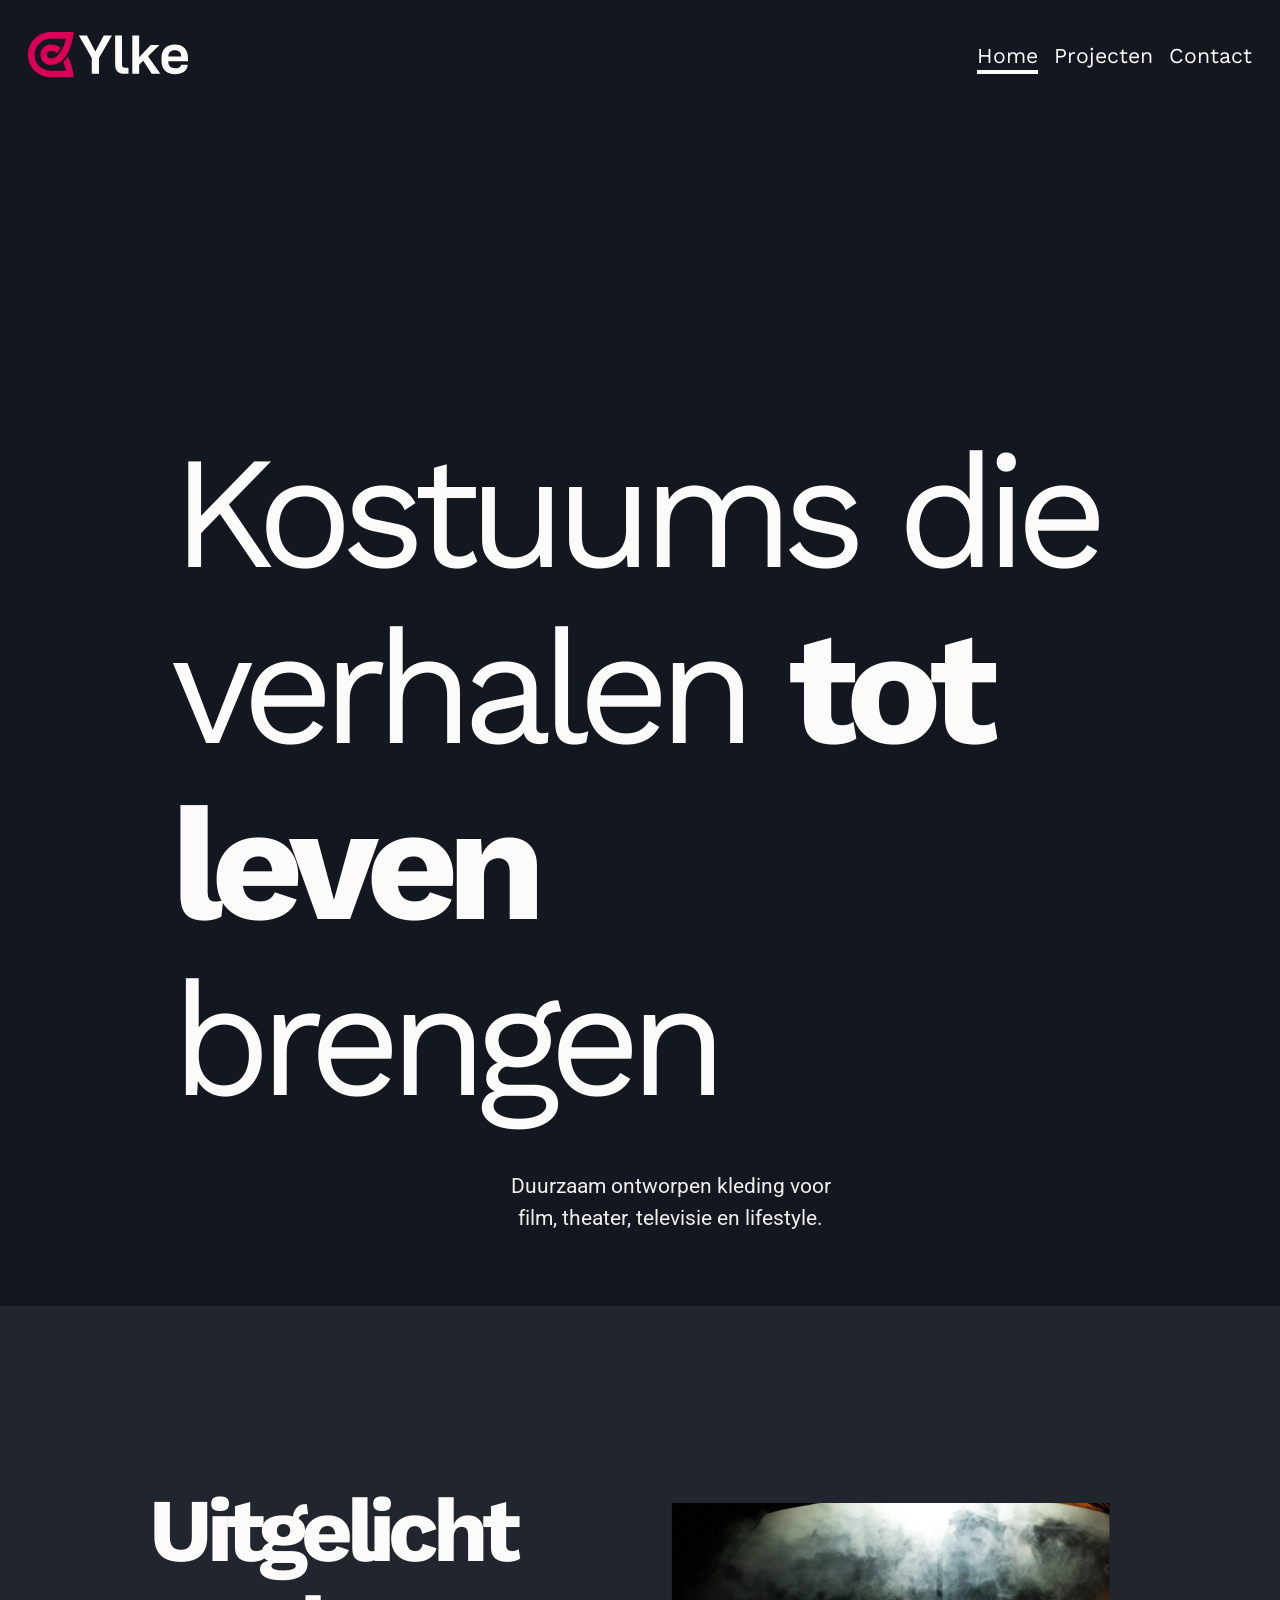
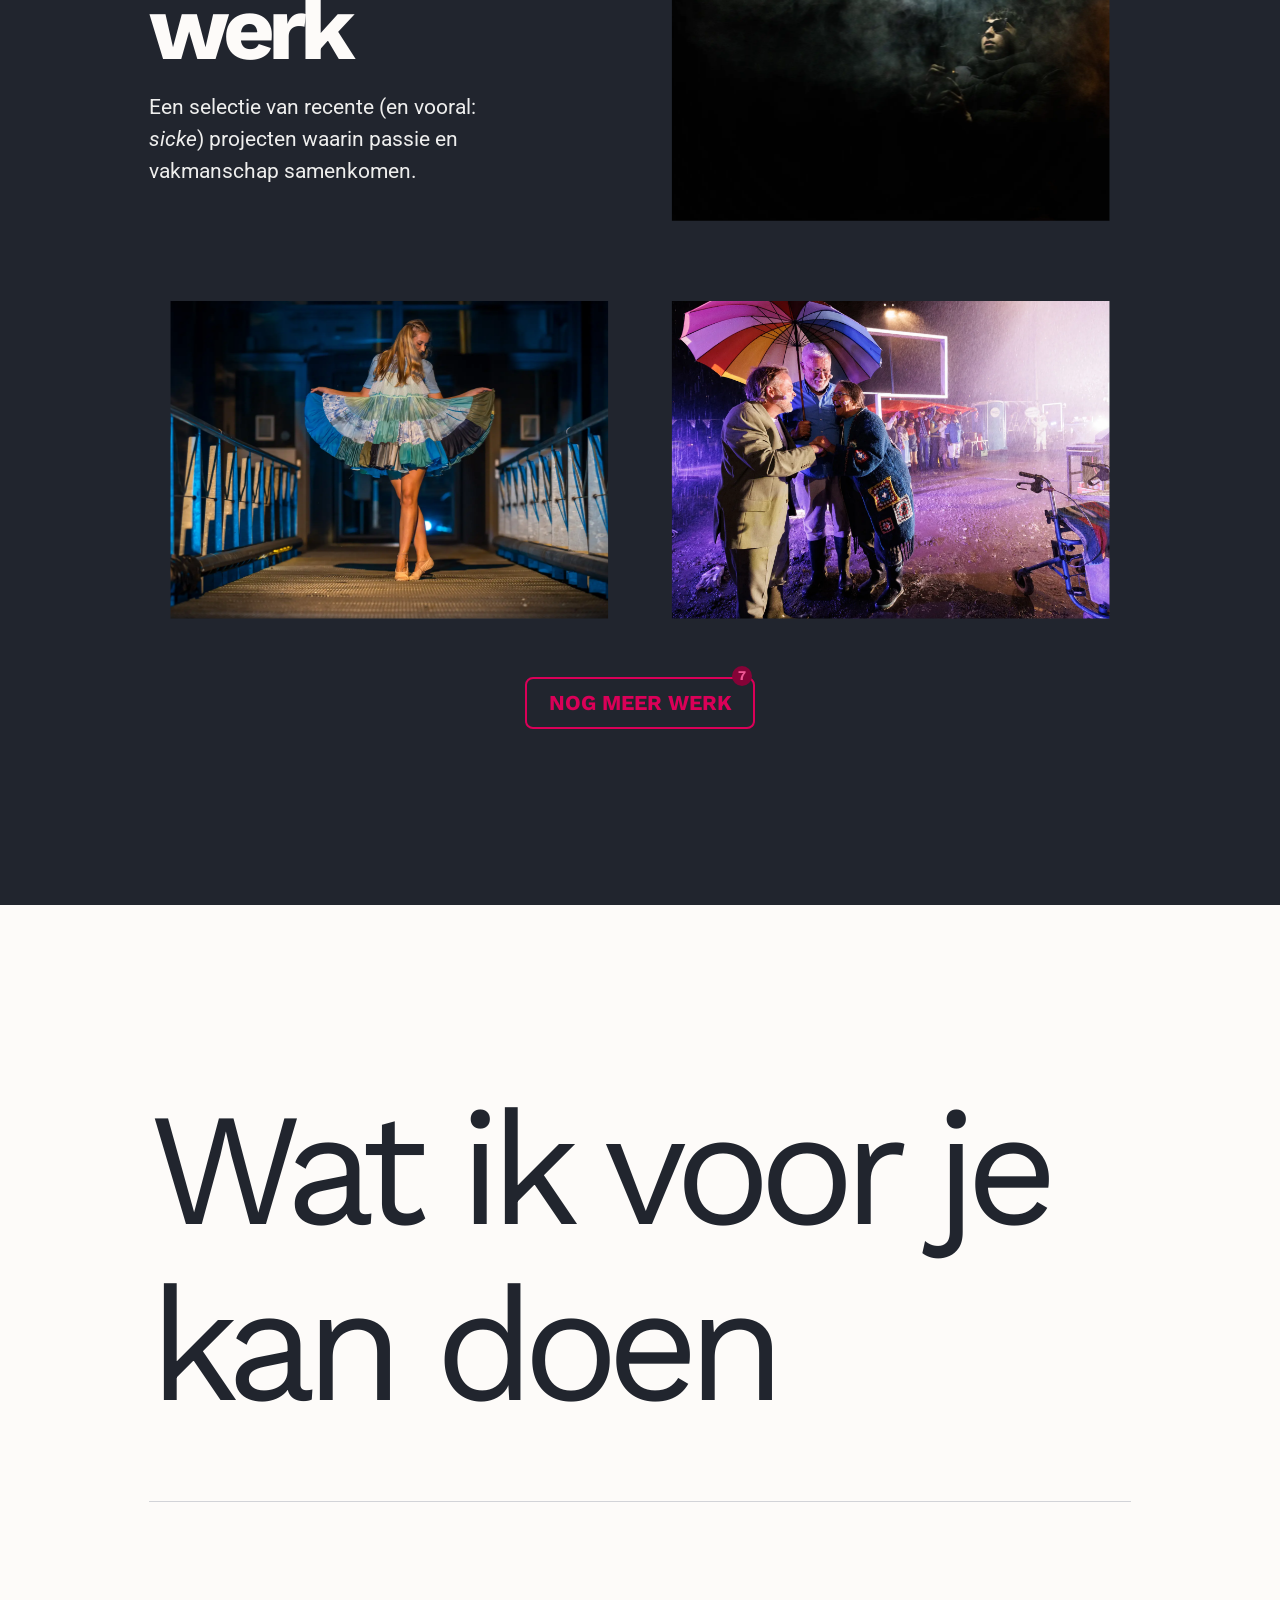
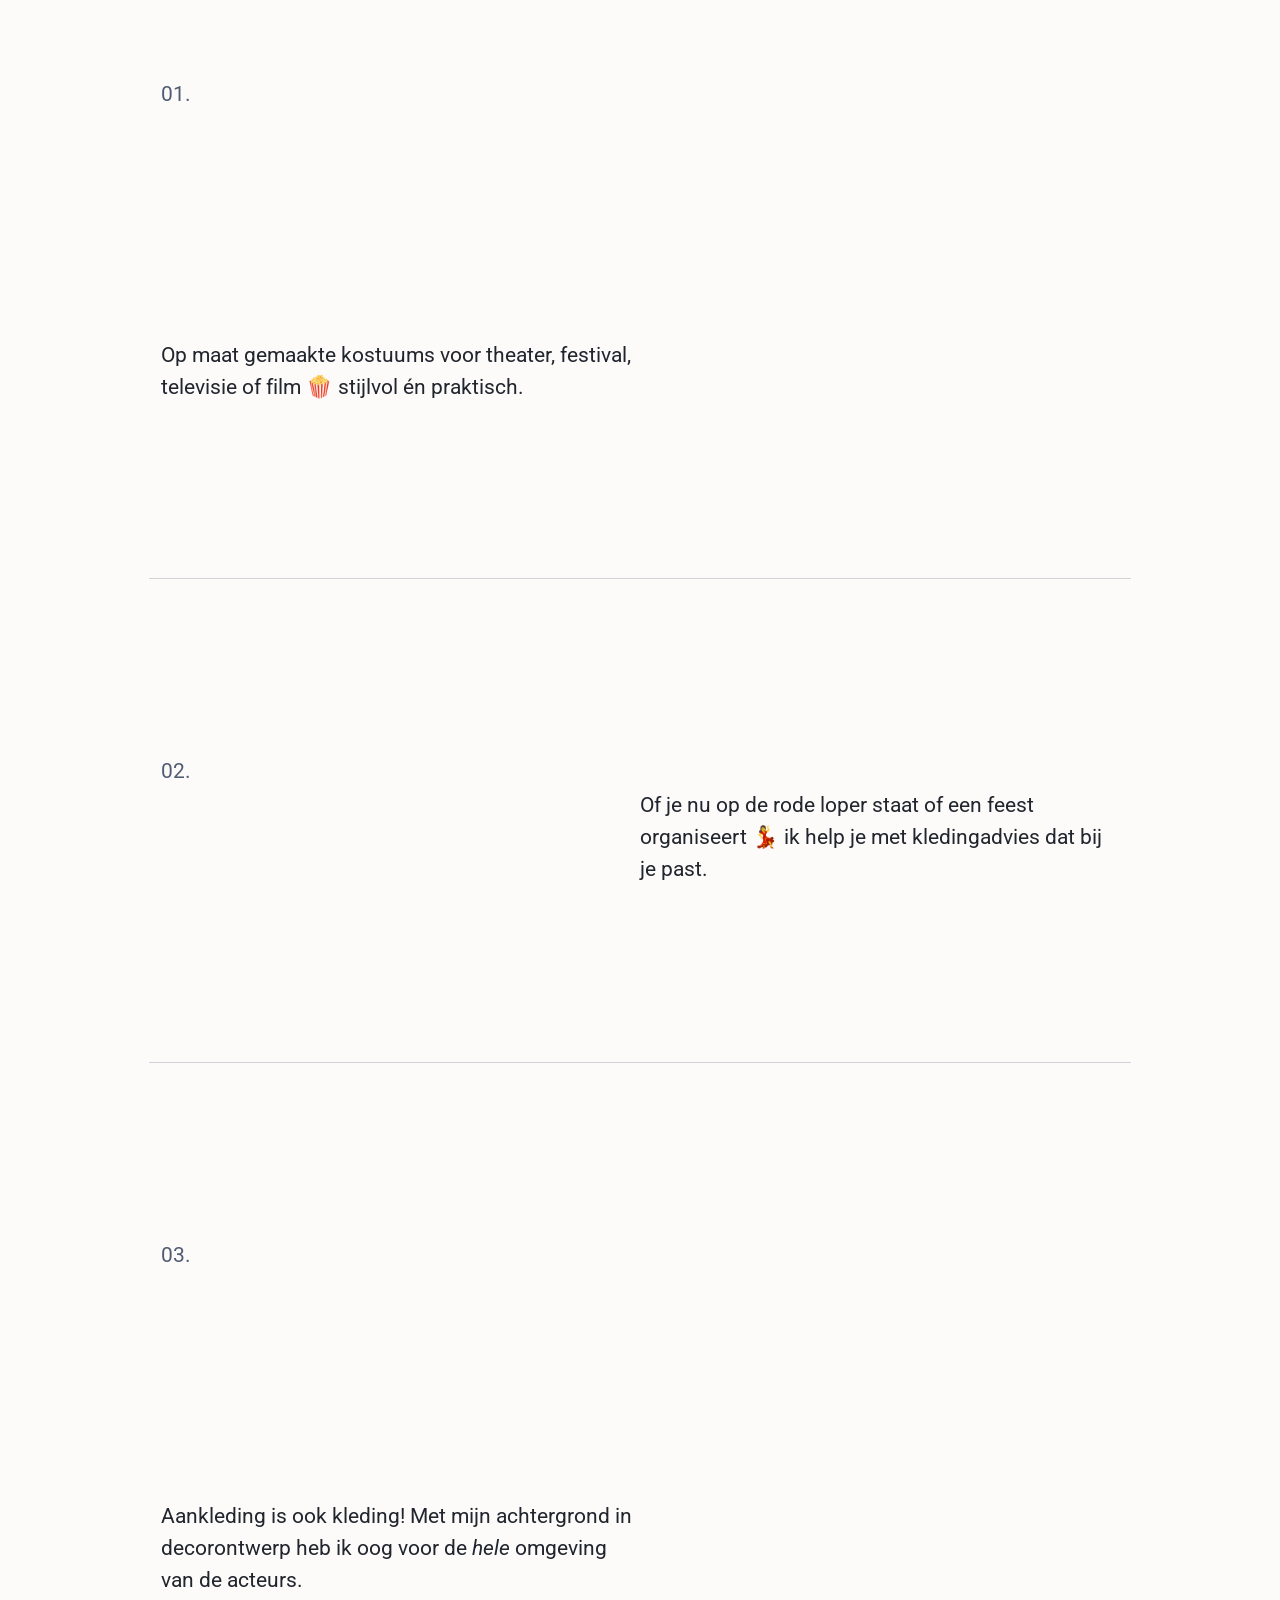
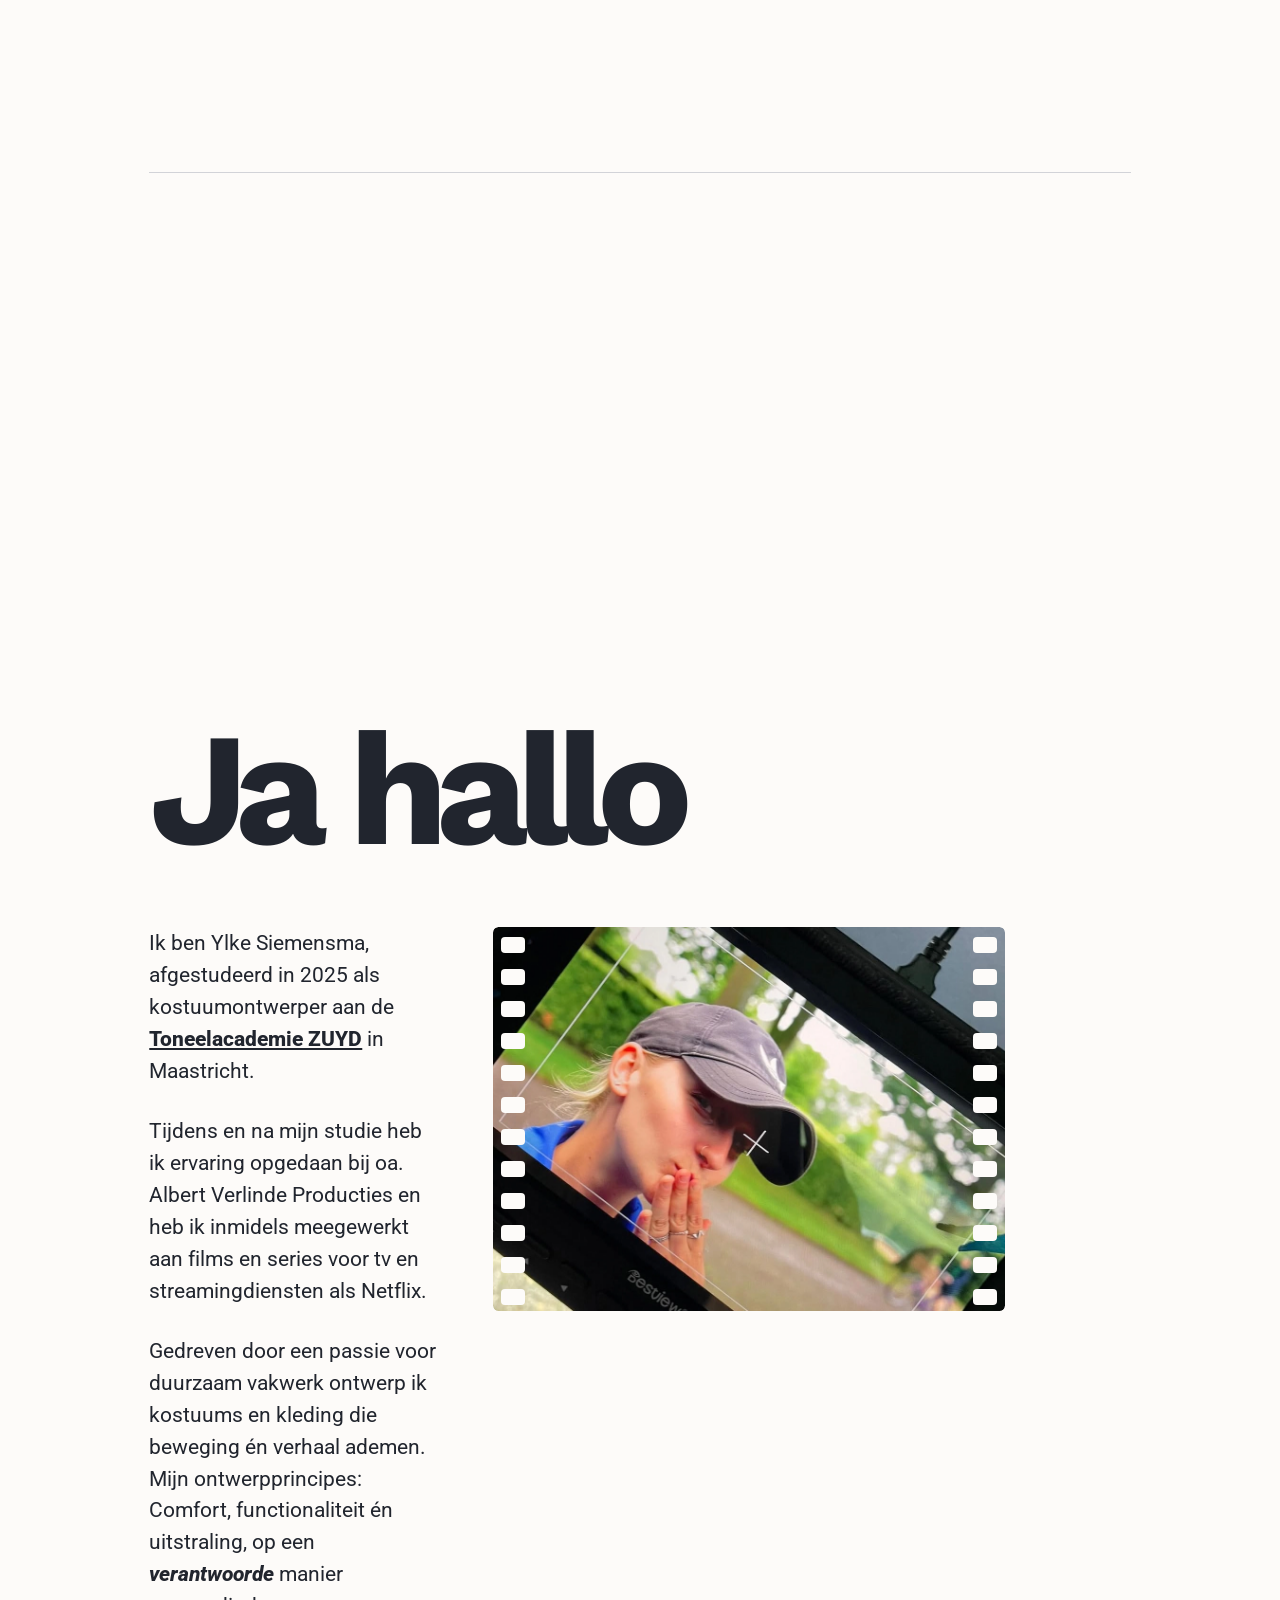
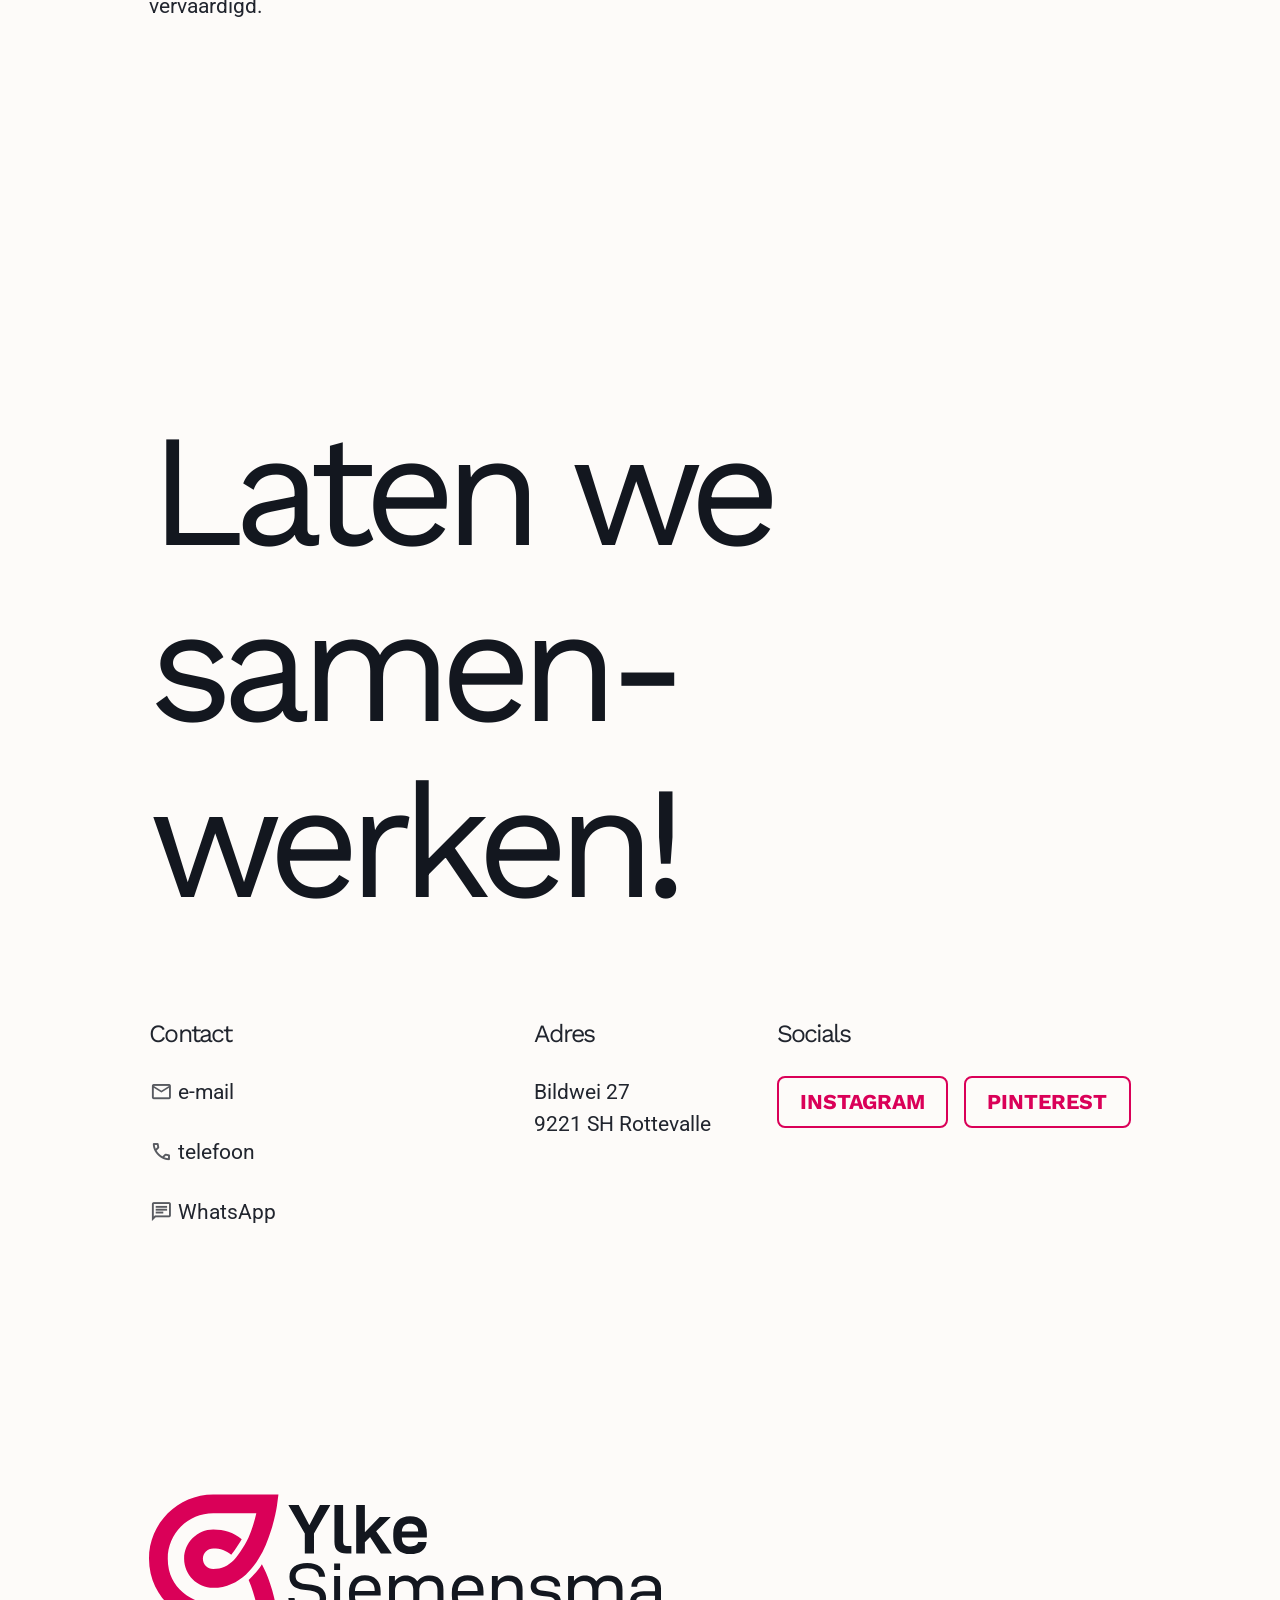
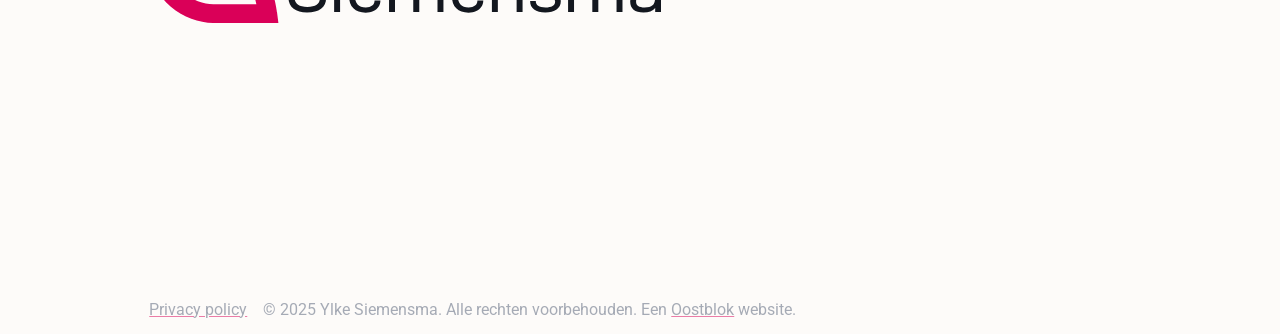
==== commit 287c2531: "color palette fix, button fixes" ====
--- a/index.html
+++ b/index.html
@@ -18,13 +18,12 @@
   <meta name="description" content="Duurzaam ontworpen kleding voor film, theater, televisie en lifestyle." />
   <meta name="twitter:description" content="Duurzaam ontworpen kleding voor film, theater, televisie en lifestyle." />
   <meta property="og:description" content="Duurzaam ontworpen kleding voor film, theater, televisie en lifestyle." />
-  <link rel="icon" href="/images/meta/favicon.svg" type="image/svg+xml" />
-  <link rel="icon" href="http://localhost:8080/images/meta/favicon-local.svg" type="image/svg+xml" />  <link rel="stylesheet" href="/css/style.css" rel="preconnect" />
+  <link rel="icon" href="/images/meta/favicon.svg" type="image/svg+xml" />  <link rel="stylesheet" href="/css/style.css" rel="preconnect" />
   
   <link rel="stylesheet" href="css/home.css" fetchpriority="high" />
-  <link rel="stylesheet" media="print" href="/fonts/fonts.css?e797-cf82-a4d1" onload="this.media='all'" />
-  
-  <link rel="stylesheet" rel="preconnect" href="https://fonts.googleapis.com/css2?family=Material+Symbols+Outlined:opsz,wght,FILL,GRAD@20..48,100..700,1,0" />
+  <link rel="stylesheet" media="print" href="/fonts/fonts.css?93a2-62f4-5634" onload="this.media='all'" />
+  
+  <link rel="stylesheet" rel="preconnect" href="https://fonts.googleapis.com/css2?family=Material+Symbols+Outlined:opsz,wght,FILL,GRAD@20..48,400,1,0" />
   </head>
   <body class="font-base">
     <div class="site-wrap">
@@ -380,6 +379,12 @@
         }, 3000)
       });
 
+      if (document.location.hostname == 'localhost') {
+        let favicon = document.querySelector('[rel="icon"]');
+        favicon.setAttribute('href', favicon.href.replace('.svg','-local.svg'));
+      }
+
+
     </script>
   </body>
 </html>
--- a/css/home.css
+++ b/css/home.css
@@ -1,4 +1,12 @@
 @import url('blocks/intro.css');
+
+.services h3 {
+  background: linear-gradient(to bottom, var(--color-primary-shade), var(--color-primary), var(--color-primary-glare), white);
+  color: transparent;
+  background-clip: text;
+  background-attachment: fixed;
+  padding-inline-end: .25ex;
+}
 
 .about {
 
